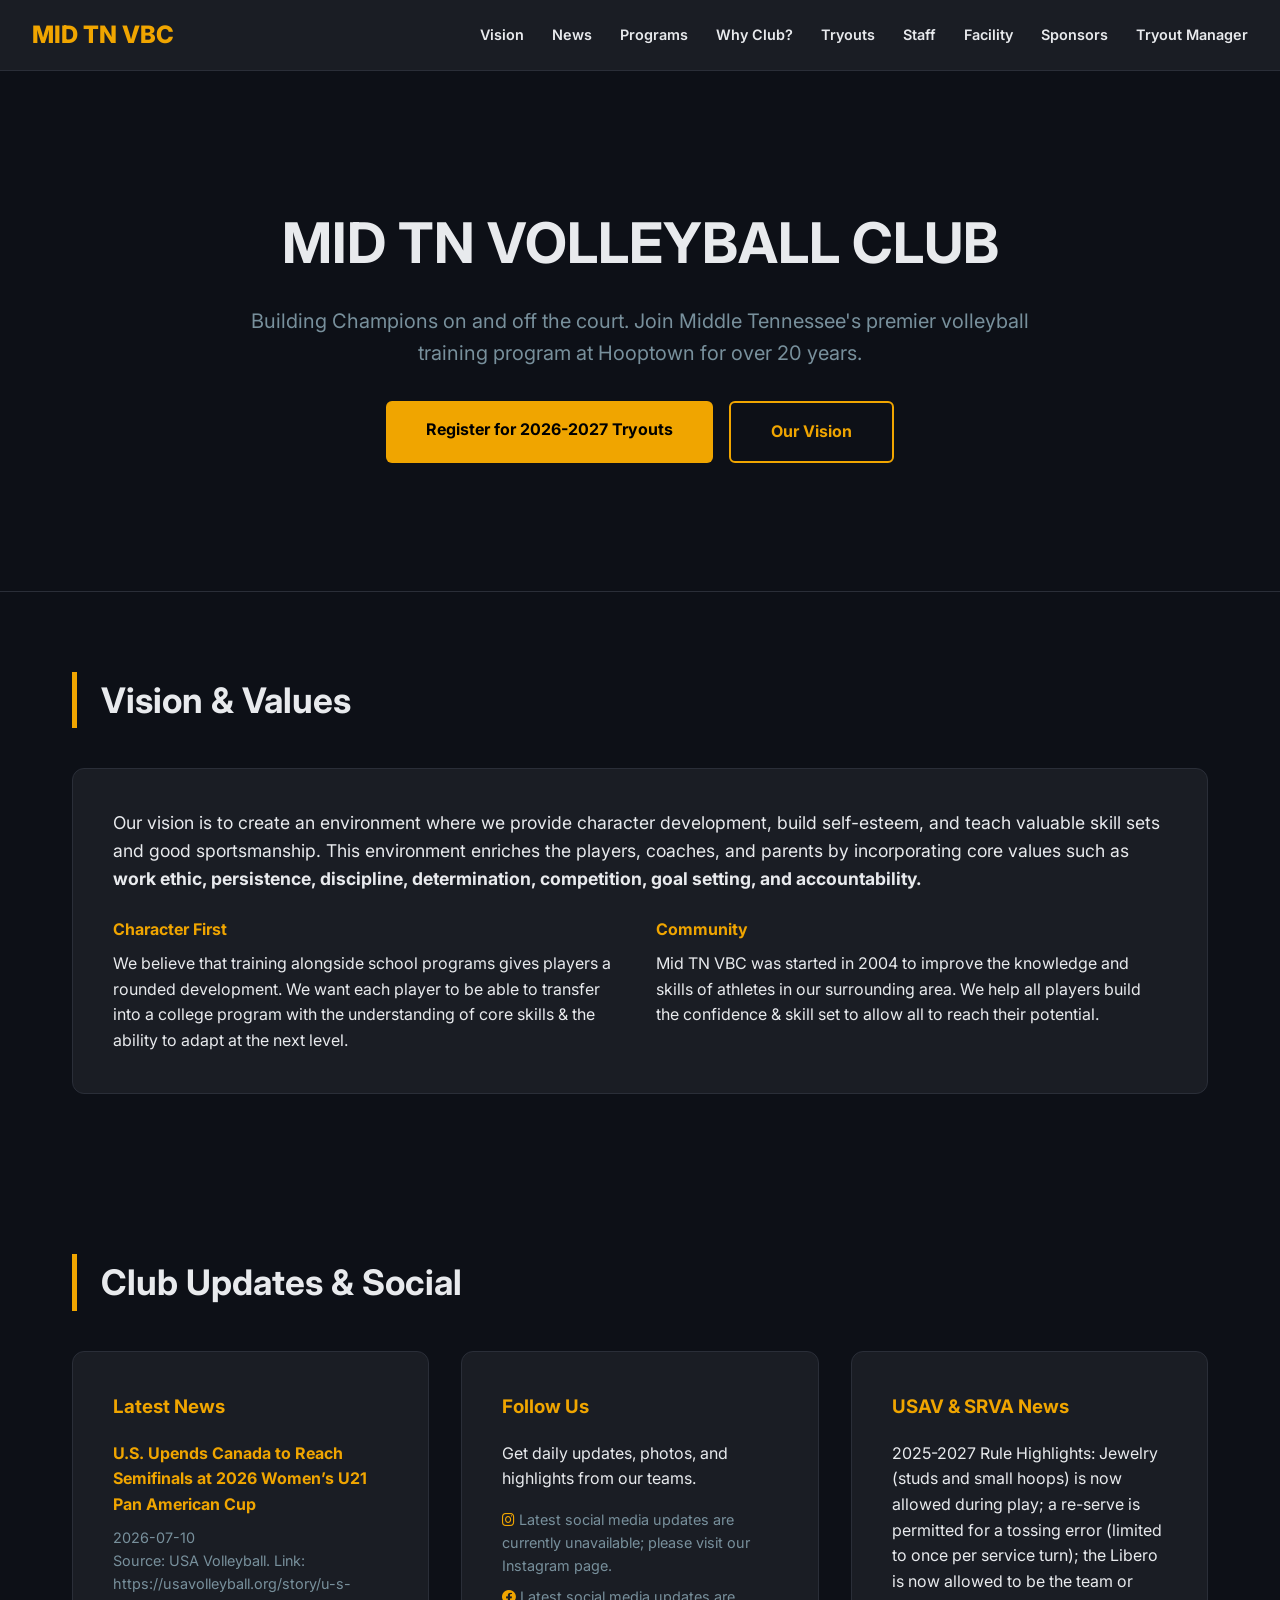
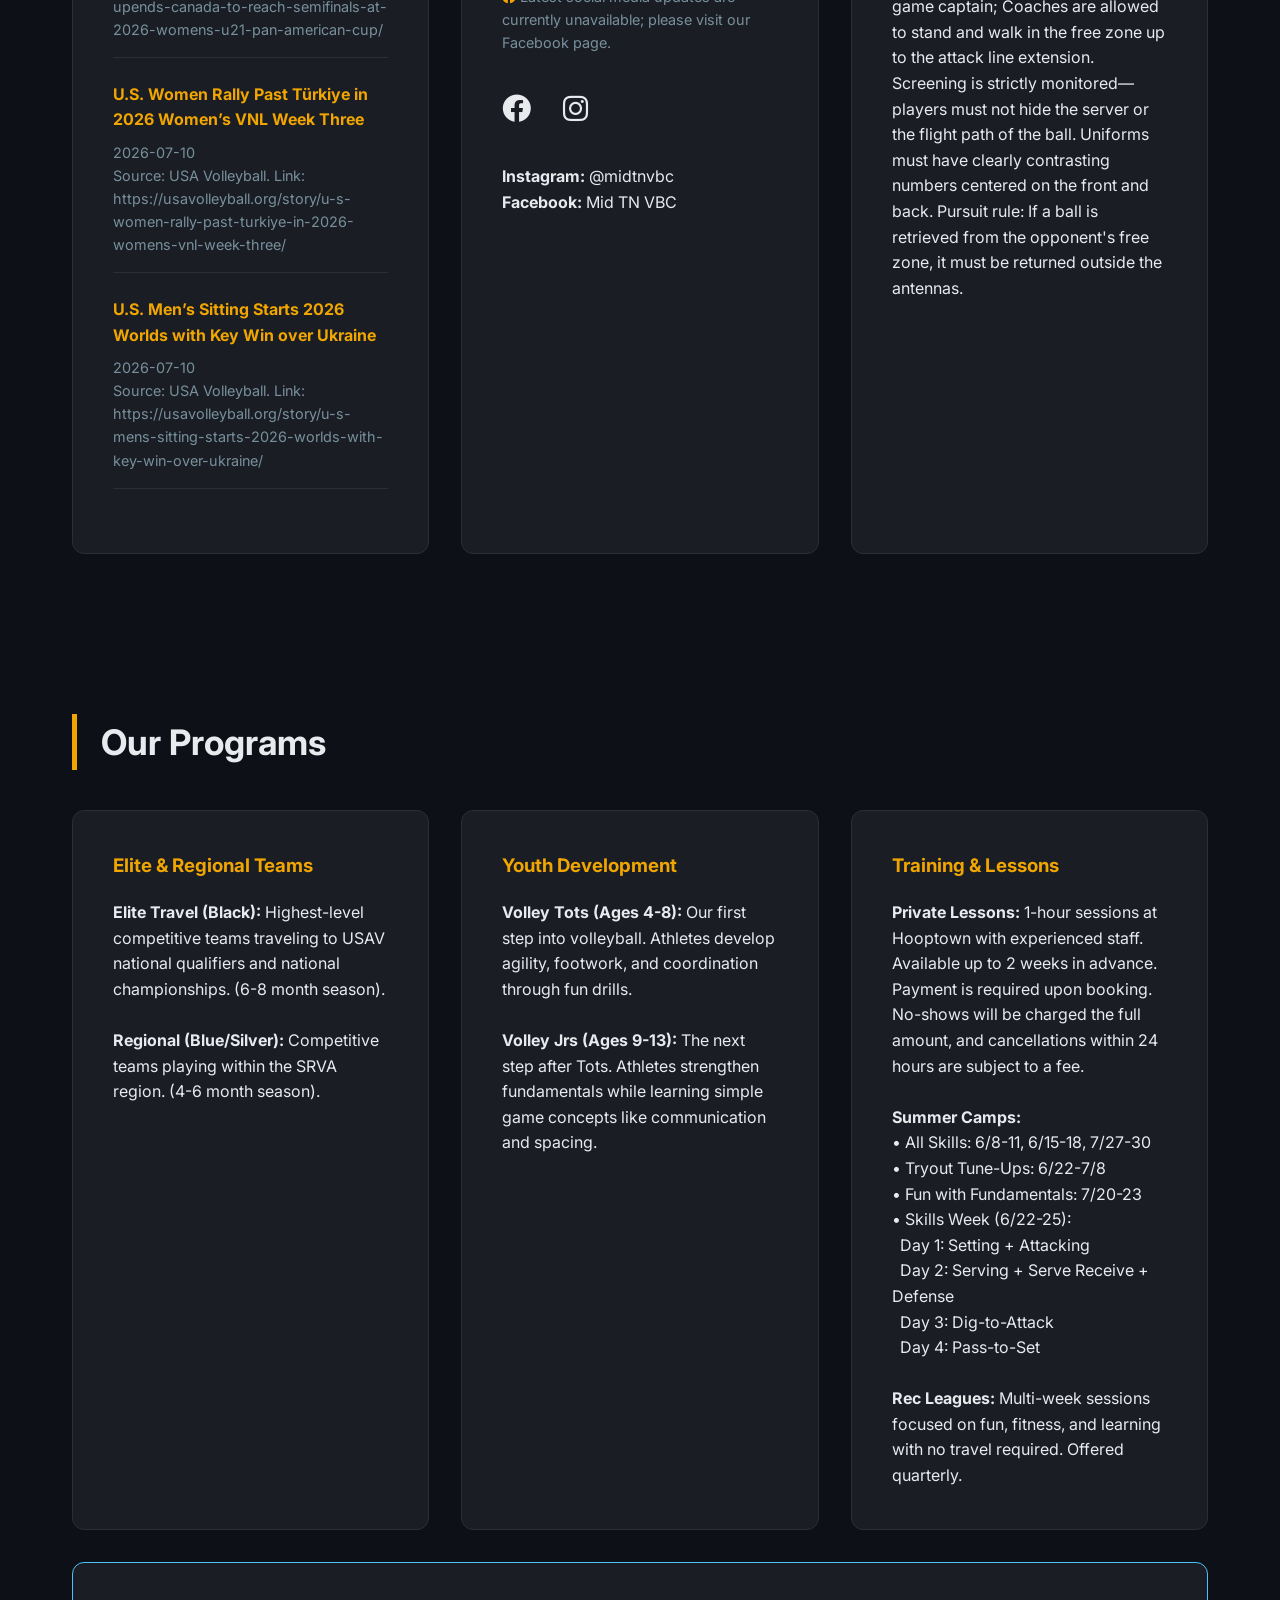
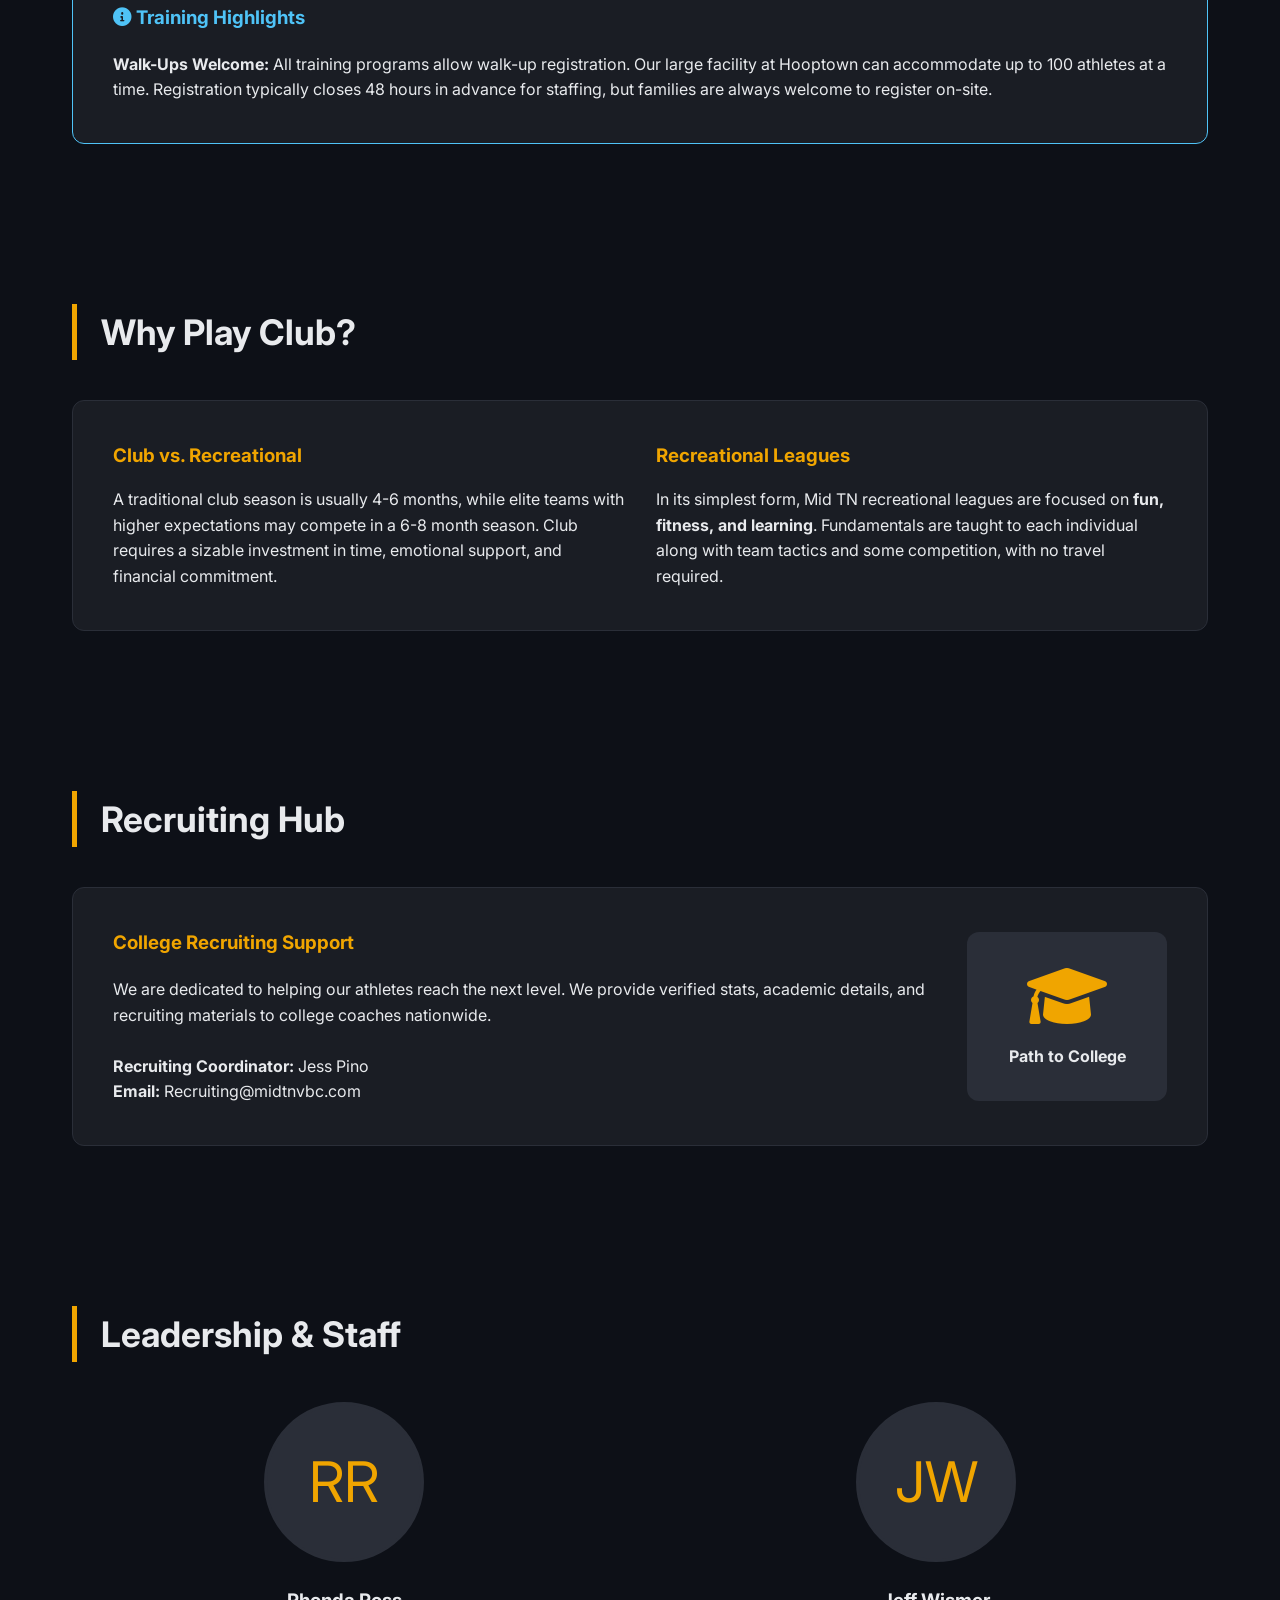
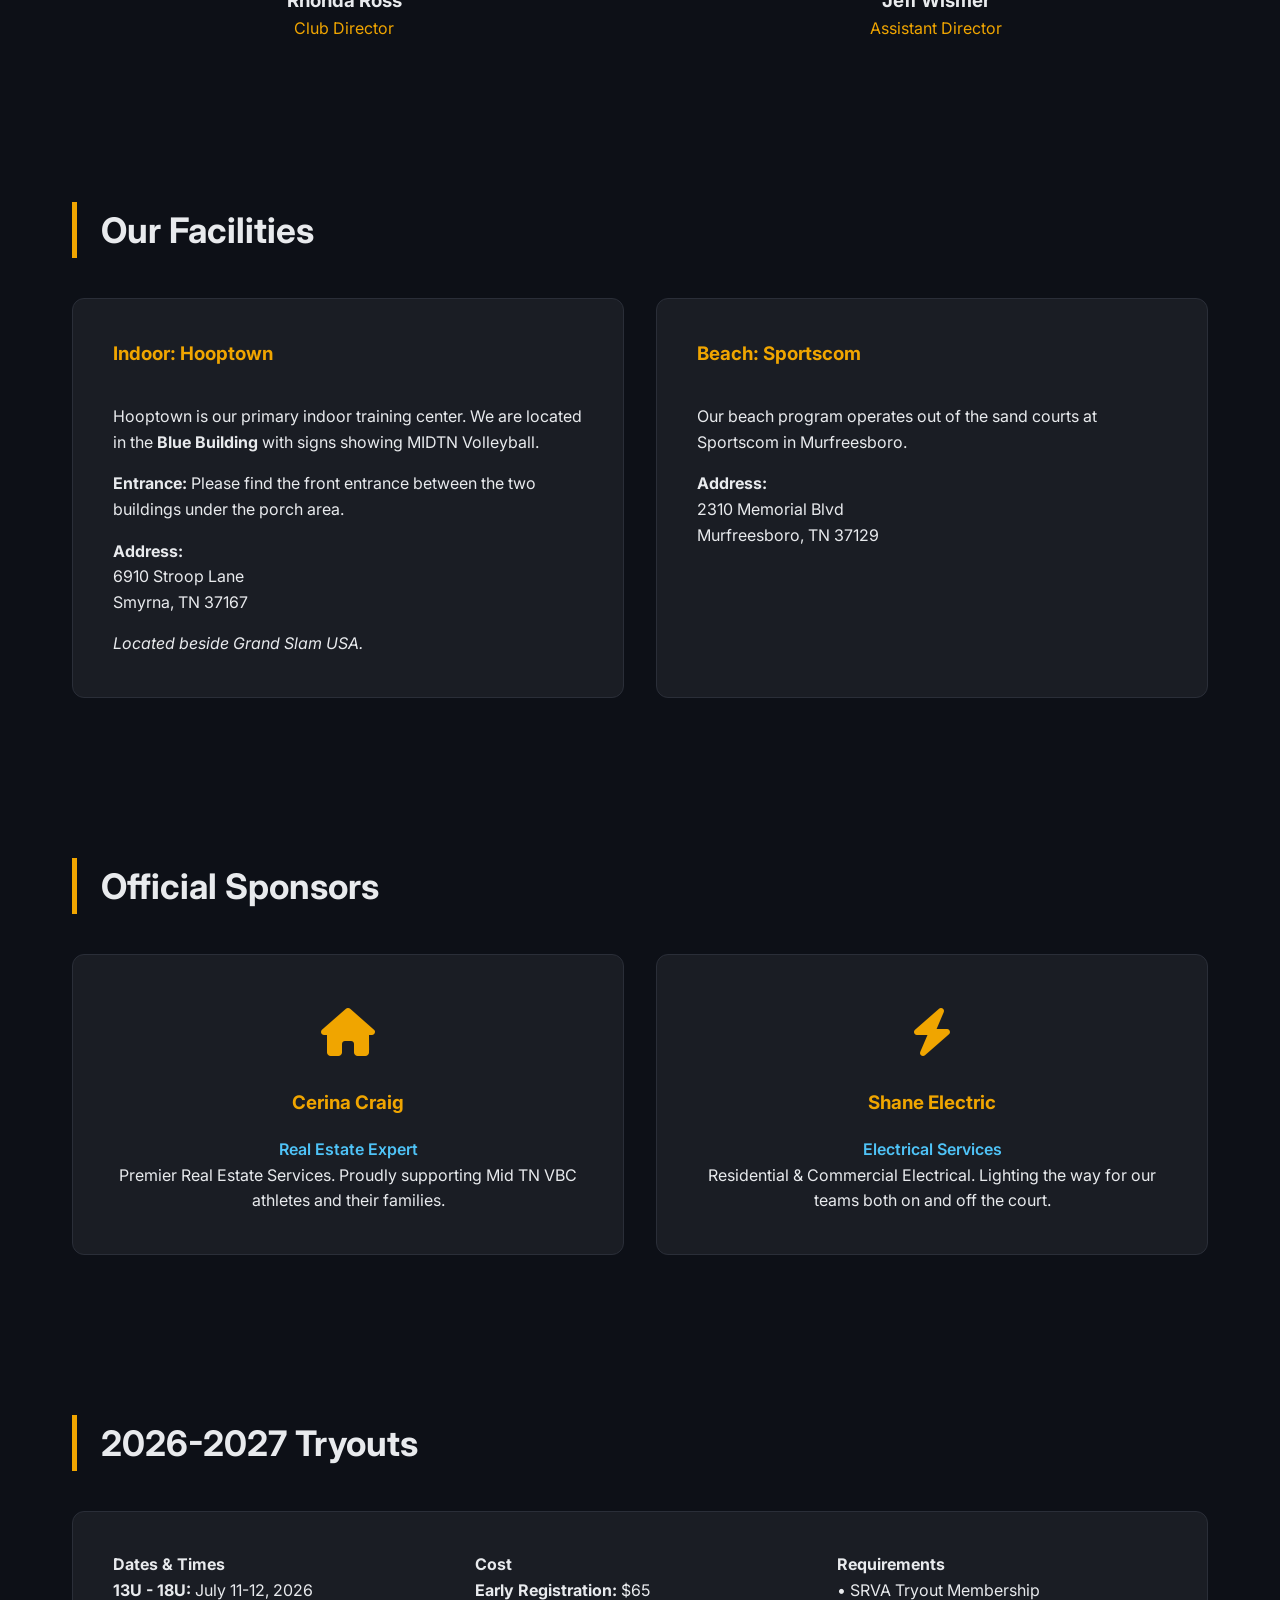
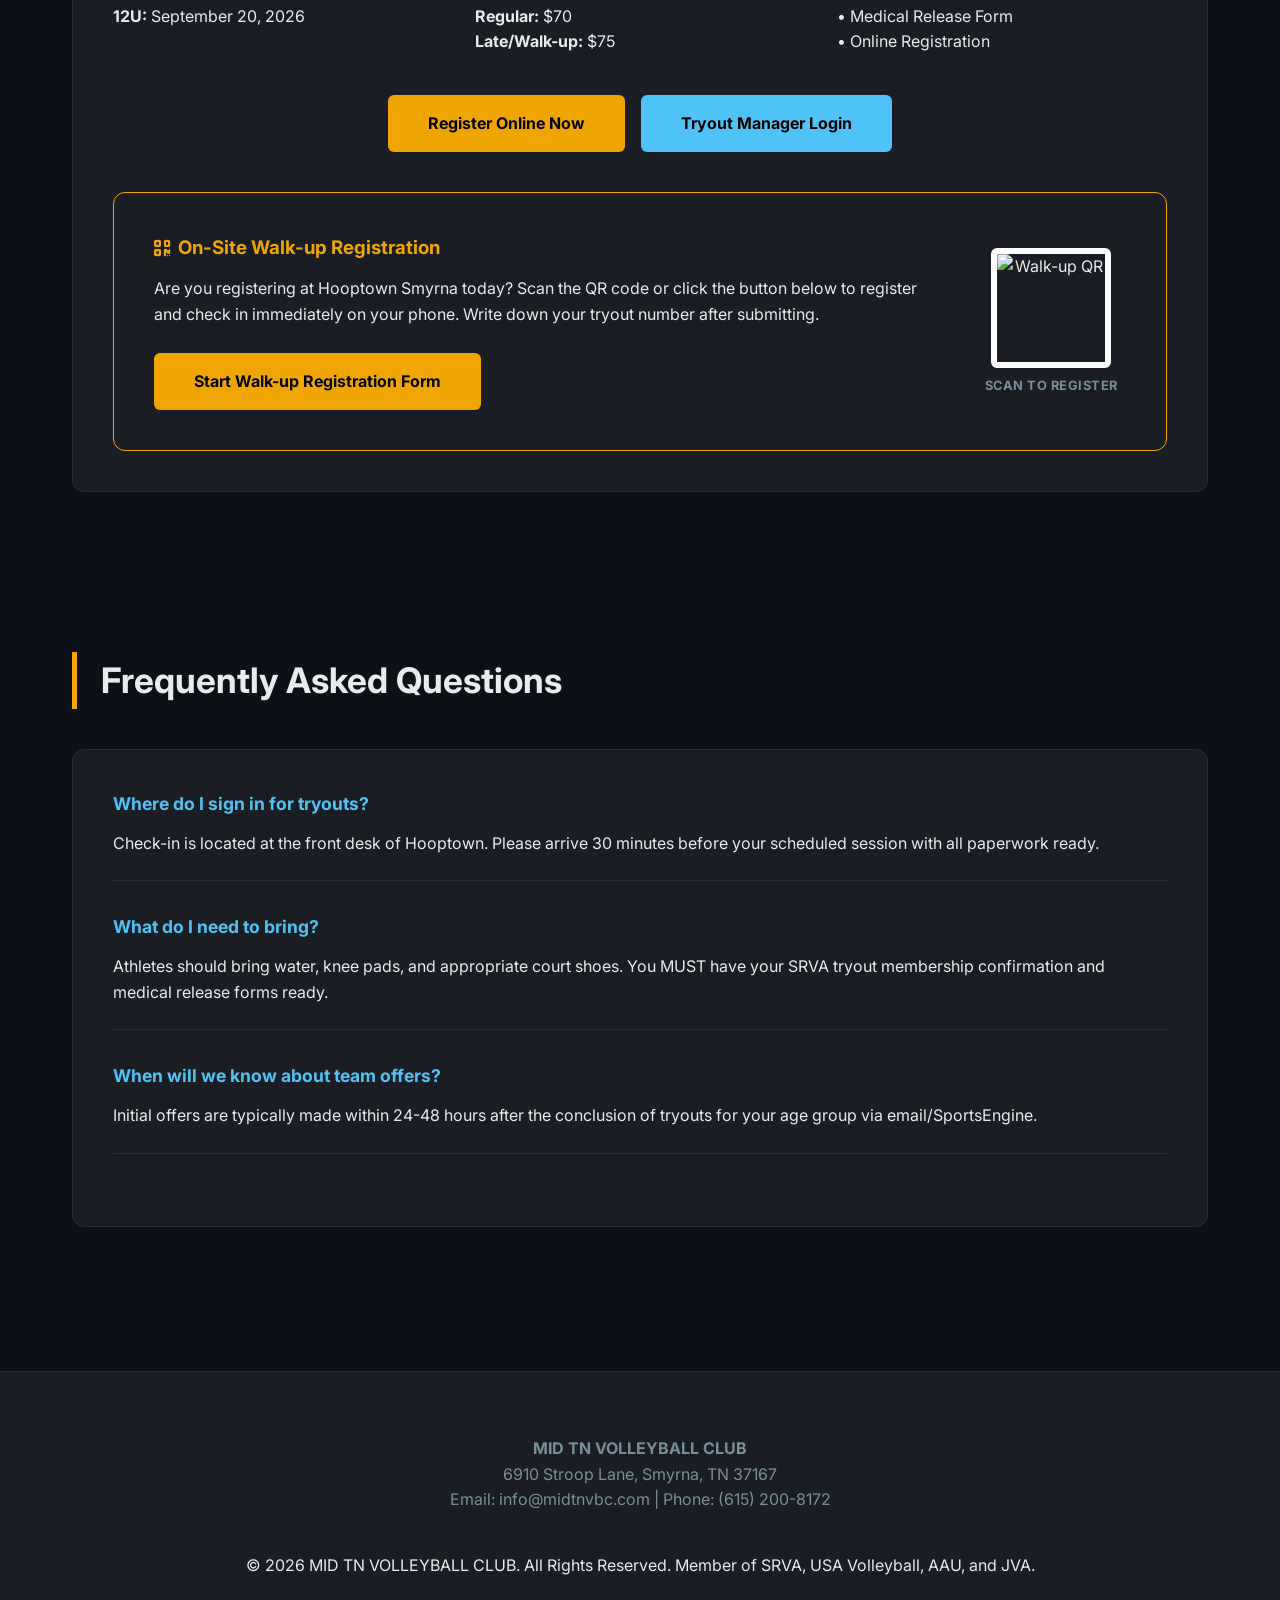
==== index.html @ 4675b852 "Enhance Volley AI Expert Agent and Home Page Integration - Refined `agent/news_expert.py` to include" ====
<!DOCTYPE html>
<html lang="en">
<head>
    <meta charset="UTF-8">
    <meta name="viewport" content="width=device-width, initial-scale=1.0">
    <title>MID TN VBC | Premier Volleyball Club in Middle Tennessee</title>
    <link href="https://fonts.googleapis.com/css2?family=Inter:wght@400;700;800&display=swap" rel="stylesheet">
    <link rel="stylesheet" href="https://cdnjs.cloudflare.com/ajax/libs/font-awesome/6.0.0/css/all.min.css">
    <style>
        :root {
            --primary-color: #f0a500; /* Gold */
            --secondary-color: #4fc3f7;
            --dark-bg: #0d1017;
            --card-bg: #1a1d24;
            --text-color: #e8eaed;
            --border-color: #2a2e38;
        }
        * { box-sizing: border-box; margin: 0; padding: 0; }
        body {
            background-color: var(--dark-bg);
            color: var(--text-color);
            font-family: 'Inter', sans-serif;
            line-height: 1.6;
            scroll-behavior: smooth;
        }
        header {
            background-color: var(--card-bg);
            padding: 1rem 2rem;
            display: flex;
            justify-content: space-between;
            align-items: center;
            border-bottom: 1px solid var(--border-color);
            position: sticky;
            top: 0;
            z-index: 100;
        }
        .logo {
            font-size: 1.5rem;
            font-weight: 800;
            color: var(--primary-color);
            text-decoration: none;
        }
        nav a {
            color: var(--text-color);
            text-decoration: none;
            margin-left: 1.5rem;
            font-weight: 600;
            font-size: 0.9rem;
            transition: color 0.2s;
        }
        nav a:hover { color: var(--primary-color); }
        .hero {
            padding: 8rem 2rem;
            text-align: center;
            background: linear-gradient(rgba(13, 16, 23, 0.85), rgba(13, 16, 23, 0.85)), url('https://images.unsplash.com/photo-1592656094267-764a45159576?auto=format&fit=crop&q=80&w=1200') center/cover;
            border-bottom: 1px solid var(--border-color);
        }
        .hero h1 { font-size: 3.5rem; margin-bottom: 1rem; }
        .hero p { font-size: 1.25rem; color: #78909c; max-width: 800px; margin: 0 auto 2rem; }
        .btn {
            display: inline-block;
            padding: 1rem 2.5rem;
            background-color: var(--primary-color);
            color: #000;
            text-decoration: none;
            border-radius: 6px;
            font-weight: 700;
            transition: transform 0.2s, background-color 0.2s;
        }
        .btn:hover { transform: translateY(-2px); background-color: #d49200; }
        .section { padding: 5rem 2rem; max-width: 1200px; margin: 0 auto; }
        .section-title {
            font-size: 2.2rem;
            margin-bottom: 2.5rem;
            border-left: 5px solid var(--primary-color);
            padding-left: 1.5rem;
        }
        .grid {
            display: grid;
            grid-template-columns: repeat(auto-fit, minmax(300px, 1fr));
            gap: 2rem;
        }
        .card {
            background-color: var(--card-bg);
            border: 1px solid var(--border-color);
            border-radius: 12px;
            padding: 2.5rem;
            transition: border-color 0.3s, transform 0.3s;
        }
        .card:hover {
            border-color: var(--primary-color);
            transform: translateY(-5px);
        }
        .card h3 { margin-bottom: 1.2rem; color: var(--primary-color); }
        .staff-grid {
            display: grid;
            grid-template-columns: repeat(auto-fit, minmax(200px, 1fr));
            gap: 3rem;
            margin-top: 2rem;
        }
        .staff-card {
            text-align: center;
        }
        .staff-card .avatar {
            width: 160px;
            height: 160px;
            border-radius: 50%;
            background: #2a2e38;
            margin: 0 auto 1.5rem;
            display: flex;
            align-items: center;
            justify-content: center;
            font-size: 3.5rem;
            color: var(--primary-color);
            border: 3px solid var(--border-color);
        }
        .faq-item {
            margin-bottom: 2rem;
            border-bottom: 1px solid var(--border-color);
            padding-bottom: 1.5rem;
        }
        .faq-item h4 {
            color: var(--secondary-color);
            margin-bottom: 0.8rem;
            font-size: 1.1rem;
        }
        footer {
            background-color: var(--card-bg);
            padding: 4rem 2rem;
            text-align: center;
            border-top: 1px solid var(--border-color);
            margin-top: 4rem;
        }
        .footer-info {
            margin-bottom: 2.5rem;
            color: #78909c;
        }
        .socials {
            display: flex;
            justify-content: center;
            gap: 2rem;
            margin-bottom: 2rem;
        }
        .socials a {
            color: var(--text-color);
            font-size: 1.8rem;
            transition: color 0.2s;
        }
        .socials a:hover { color: var(--primary-color); }
        #chatbot-root { position: fixed; bottom: 30px; right: 30px; z-index: 1000; }

        .news-item {
            margin-bottom: 1.5rem;
            padding-bottom: 1rem;
            border-bottom: 1px solid var(--border-color);
        }
        .news-item h4 { color: var(--primary-color); margin-bottom: 0.5rem; }
        .news-item p { font-size: 0.9rem; color: #78909c; }
        .news-item a { color: var(--secondary-color); text-decoration: none; font-size: 0.9rem; }
    </style>
</head>
<body>
    <header>
        <a href="#" class="logo">MID TN VBC</a>
        <nav>
            <a href="#vision">Vision</a>
            <a href="#news">News</a>
            <a href="#programs">Programs</a>
            <a href="#whyplayclub">Why Club?</a>
            <a href="#tryouts">Tryouts</a>
            <a href="#staff">Staff</a>
            <a href="#facility">Facility</a>
            <a href="#sponsors">Sponsors</a>
            <a href="./tryouts/index.html">Tryout Manager</a>
        </nav>
    </header>

    <section id="home" class="hero">
        <h1>MID TN VOLLEYBALL CLUB</h1>
        <p>Building Champions on and off the court. Join Middle Tennessee's premier volleyball training program at Hooptown for over 20 years.</p>
        <div style="margin-top: 2rem; display: flex; gap: 1rem; justify-content: center; flex-wrap: wrap;">
            <a href="#tryouts" class="btn">Register for 2026-2027 Tryouts</a>
            <a href="#vision" class="btn" style="background-color: transparent; border: 2px solid var(--primary-color); color: var(--primary-color);">Our Vision</a>
        </div>
    </section>

    <section id="vision" class="section">
        <h2 class="section-title">Vision & Values</h2>
        <div class="card">
            <p style="font-size: 1.1rem; margin-bottom: 1.5rem;">Our vision is to create an environment where we provide character development, build self-esteem, and teach valuable skill sets and good sportsmanship. This environment enriches the players, coaches, and parents by incorporating core values such as <strong>work ethic, persistence, discipline, determination, competition, goal setting, and accountability.</strong></p>
            <div class="grid">
                <div>
                    <h4 style="color: var(--primary-color); margin-bottom: 0.5rem;">Character First</h4>
                    <p>We believe that training alongside school programs gives players a rounded development. We want each player to be able to transfer into a college program with the understanding of core skills & the ability to adapt at the next level.</p>
                </div>
                <div>
                    <h4 style="color: var(--primary-color); margin-bottom: 0.5rem;">Community</h4>
                    <p>Mid TN VBC was started in 2004 to improve the knowledge and skills of athletes in our surrounding area. We help all players build the confidence & skill set to allow all to reach their potential.</p>
                </div>
            </div>
        </div>
    </section>

    <section id="news" class="section">
        <h2 class="section-title">Club Updates & Social</h2>
        <div class="grid">
            <div class="card">
                <h3>Latest News</h3>
                <div id="news-container">
                    <p>Loading latest updates...</p>
                </div>
            </div>
            <div class="card">
                <h3>Follow Us</h3>
                <p>Get daily updates, photos, and highlights from our teams.</p>
                <div id="social-container" style="margin-top: 1rem; font-size: 0.9rem; color: #78909c;">
                    <!-- Sourced from KB -->
                </div>
                <div class="socials" style="margin-top: 2rem; justify-content: flex-start;">
                    <a href="https://www.facebook.com/midtnvbc"><i class="fab fa-facebook"></i></a>
                    <a href="https://www.instagram.com/midtnvbc/"><i class="fab fa-instagram"></i></a>
                </div>
                <p><strong>Instagram:</strong> @midtnvbc</p>
                <p><strong>Facebook:</strong> Mid TN VBC</p>
            </div>
            <div class="card">
                <h3>USAV & SRVA News</h3>
                <div id="usav-news-container">
                    <p>The 2025-2027 USAV Indoor Rulebook is now in effect. All players and coaches must maintain an active SRVA membership.</p>
                </div>
            </div>
        </div>
    </section>

    <section id="programs" class="section">
        <h2 class="section-title">Our Programs</h2>
        <div class="grid">
            <div class="card">
                <h3>Elite & Regional Teams</h3>
                <p><strong>Elite Travel (Black):</strong> Highest-level competitive teams traveling to USAV national qualifiers and national championships. (6-8 month season).</p>
                <br>
                <p><strong>Regional (Blue/Silver):</strong> Competitive teams playing within the SRVA region. (4-6 month season).</p>
            </div>
            <div class="card">
                <h3>Youth Development</h3>
                <p><strong>Volley Tots (Ages 4-8):</strong> Our first step into volleyball. Athletes develop agility, footwork, and coordination through fun drills.</p>
                <br>
                <p><strong>Volley Jrs (Ages 9-13):</strong> The next step after Tots. Athletes strengthen fundamentals while learning simple game concepts like communication and spacing.</p>
            </div>
            <div class="card">
                <h3>Training & Lessons</h3>
                <p><strong>Private Lessons:</strong> 1-hour sessions at Hooptown with experienced staff. Available up to 2 weeks in advance. Payment is required upon booking. No-shows will be charged the full amount, and cancellations within 24 hours are subject to a fee.</p>
                <br>
                <p><strong>Summer Camps:</strong>
                    <br>• All Skills: 6/8-11, 6/15-18, 7/27-30
                    <br>• Tryout Tune-Ups: 6/22-7/8
                    <br>• Fun with Fundamentals: 7/20-23
                    <br>• Skills Week (6/22-25):
                        <br>&nbsp;&nbsp;Day 1: Setting + Attacking
                        <br>&nbsp;&nbsp;Day 2: Serving + Serve Receive + Defense
                        <br>&nbsp;&nbsp;Day 3: Dig-to-Attack
                        <br>&nbsp;&nbsp;Day 4: Pass-to-Set
                </p>
                <br>
                <p><strong>Rec Leagues:</strong> Multi-week sessions focused on fun, fitness, and learning with no travel required. Offered quarterly.</p>
            </div>
        </div>
        <div class="card" style="margin-top: 2rem; border-color: var(--secondary-color);">
            <h3 style="color: var(--secondary-color);"><i class="fas fa-info-circle"></i> Training Highlights</h3>
            <p><strong>Walk-Ups Welcome:</strong> All training programs allow walk-up registration. Our large facility at Hooptown can accommodate up to 100 athletes at a time. Registration typically closes 48 hours in advance for staffing, but families are always welcome to register on-site.</p>
        </div>
    </section>

    <section id="whyplayclub" class="section">
        <h2 class="section-title">Why Play Club?</h2>
        <div class="card">
            <div class="grid">
                <div>
                    <h3 style="margin-bottom: 1rem;">Club vs. Recreational</h3>
                    <p>A traditional club season is usually 4-6 months, while elite teams with higher expectations may compete in a 6-8 month season. Club requires a sizable investment in time, emotional support, and financial commitment.</p>
                </div>
                <div>
                    <h3 style="margin-bottom: 1rem;">Recreational Leagues</h3>
                    <p>In its simplest form, Mid TN recreational leagues are focused on <strong>fun, fitness, and learning</strong>. Fundamentals are taught to each individual along with team tactics and some competition, with no travel required.</p>
                </div>
            </div>
        </div>
    </section>

    <section id="recruiting" class="section">
        <h2 class="section-title">Recruiting Hub</h2>
        <div class="card" style="display: flex; gap: 2rem; align-items: center; flex-wrap: wrap;">
            <div style="flex: 1; min-width: 300px;">
                <h3>College Recruiting Support</h3>
                <p>We are dedicated to helping our athletes reach the next level. We provide verified stats, academic details, and recruiting materials to college coaches nationwide.</p>
                <br>
                <p><strong>Recruiting Coordinator:</strong> Jess Pino</p>
                <p><strong>Email:</strong> Recruiting@midtnvbc.com</p>
            </div>
            <div style="flex: 0 0 200px; text-align: center; background: #2a2e38; padding: 2rem; border-radius: 12px;">
                <i class="fas fa-graduation-cap" style="font-size: 4rem; color: var(--primary-color);"></i>
                <p style="margin-top: 1rem; font-weight: bold;">Path to College</p>
            </div>
        </div>
    </section>

    <section id="staff" class="section">
        <h2 class="section-title">Leadership & Staff</h2>
        <div class="staff-grid">
            <div class="staff-card">
                <div class="avatar">RR</div>
                <h3>Rhonda Ross</h3>
                <p style="color: var(--primary-color);">Club Director</p>
            </div>
            <div class="staff-card">
                <div class="avatar">JW</div>
                <h3>Jeff Wismer</h3>
                <p style="color: var(--primary-color);">Assistant Director</p>
            </div>
        </div>
    </section>

    <section id="facility" class="section">
        <h2 class="section-title">Our Facilities</h2>
        <div class="grid">
            <div class="card" style="display: flex; flex-direction: column; gap: 1rem;">
                <h3>Indoor: Hooptown</h3>
                <p>Hooptown is our primary indoor training center. We are located in the <strong>Blue Building</strong> with signs showing MIDTN Volleyball.</p>
                <p><strong>Entrance:</strong> Please find the front entrance between the two buildings under the porch area.</p>
                <p><strong>Address:</strong><br>6910 Stroop Lane<br>Smyrna, TN 37167</p>
                <p><em>Located beside Grand Slam USA.</em></p>
            </div>
            <div class="card" style="display: flex; flex-direction: column; gap: 1rem;">
                <h3>Beach: Sportscom</h3>
                <p>Our beach program operates out of the sand courts at Sportscom in Murfreesboro.</p>
                <p><strong>Address:</strong><br>2310 Memorial Blvd<br>Murfreesboro, TN 37129</p>
            </div>
        </div>
    </section>

    <section id="sponsors" class="section">
        <h2 class="section-title">Official Sponsors</h2>
        <div class="grid">
            <div class="card" style="text-align: center;">
                <div style="font-size: 3rem; color: var(--primary-color); margin-bottom: 1rem;"><i class="fas fa-home"></i></div>
                <h3>Cerina Craig</h3>
                <p style="color: var(--secondary-color); font-weight: 600;">Real Estate Expert</p>
                <p>Premier Real Estate Services. Proudly supporting Mid TN VBC athletes and their families.</p>
            </div>
            <div class="card" style="text-align: center;">
                <div style="font-size: 3rem; color: var(--primary-color); margin-bottom: 1rem;"><i class="fas fa-bolt"></i></div>
                <h3>Shane Electric</h3>
                <p style="color: var(--secondary-color); font-weight: 600;">Electrical Services</p>
                <p>Residential & Commercial Electrical. Lighting the way for our teams both on and off the court.</p>
            </div>
        </div>
    </section>

    <section id="tryouts" class="section">
        <h2 class="section-title">2026-2027 Tryouts</h2>
        <div class="card">
            <div style="display: grid; grid-template-columns: repeat(auto-fit, minmax(250px, 1fr)); gap: 2rem;">
                <div>
                    <h4>Dates & Times</h4>
                    <p><strong>13U - 18U:</strong> July 11-12, 2026</p>
                    <p><strong>12U:</strong> September 20, 2026</p>
                </div>
                <div>
                    <h4>Cost</h4>
                    <p><strong>Early Registration:</strong> $65</p>
                    <p><strong>Regular:</strong> $70</p>
                    <p><strong>Late/Walk-up:</strong> $75</p>
                </div>
                <div>
                    <h4>Requirements</h4>
                    <p>• SRVA Tryout Membership</p>
                    <p>• Medical Release Form</p>
                    <p>• Online Registration</p>
                </div>
            </div>
            <div style="margin-top: 2.5rem; text-align: center; display: flex; gap: 1rem; justify-content: center; flex-wrap: wrap;">
                <a href="https://midtnvbc.sportngin.com/register/form/442382306" class="btn">Register Online Now</a>
                <a href="./tryouts/index.html" class="btn" style="background-color: var(--secondary-color); color: #000;">Tryout Manager Login</a>
            </div>

            <!-- Walk-up QR Check-in Section -->
            <div class="card" style="margin-top: 2.5rem; border: 1px solid var(--primary-color); display: flex; gap: 2rem; flex-wrap: wrap; align-items: center; text-align: left;">
                <div style="flex: 1; min-width: 280px;">
                    <h3 style="color: var(--primary-color); margin-bottom: 0.8rem; display: flex; align-items: center; gap: 8px;">
                        <i class="fas fa-qrcode"></i> On-Site Walk-up Registration
                    </h3>
                    <p>Are you registering at Hooptown Smyrna today? Scan the QR code or click the button below to register and check in immediately on your phone. Write down your tryout number after submitting.</p>
                    <br />
                    <a href="./tryouts/index.html?mode=walkup" class="btn" style="background-color: var(--primary-color); color: #000; font-weight: 700;">Start Walk-up Registration Form</a>
                </div>
                <div style="text-align: center; flex: 0 0 150px; margin: 0 auto; display: flex; flex-direction: column; align-items: center; justify-content: center;">
                    <img id="walkup-qr-img" src="" alt="Walk-up QR" style="border: 6px solid white; border-radius: 6px; width: 120px; height: 120px; display: none;" />
                    <p style="font-size: 0.8rem; color: #78909c; margin-top: 0.5rem; font-weight: bold; letter-spacing: 0.5px;">SCAN TO REGISTER</p>
                </div>
            </div>
        </div>
    </section>

    <section id="faq" class="section">
        <h2 class="section-title">Frequently Asked Questions</h2>
        <div class="card">
            <div class="faq-item">
                <h4>Where do I sign in for tryouts?</h4>
                <p>Check-in is located at the front desk of Hooptown. Please arrive 30 minutes before your scheduled session with all paperwork ready.</p>
            </div>
            <div class="faq-item">
                <h4>What do I need to bring?</h4>
                <p>Athletes should bring water, knee pads, and appropriate court shoes. You MUST have your SRVA tryout membership confirmation and medical release forms ready.</p>
            </div>
            <div class="faq-item">
                <h4>When will we know about team offers?</h4>
                <p>Initial offers are typically made within 24-48 hours after the conclusion of tryouts for your age group via email/SportsEngine.</p>
            </div>
        </div>
    </section>

    <footer>
        <div class="footer-info">
            <p><strong>MID TN VOLLEYBALL CLUB</strong></p>
            <p>6910 Stroop Lane, Smyrna, TN 37167</p>
            <p>Email: info@midtnvbc.com | Phone: (615) 200-8172</p>
        </div>
        <p>&copy; 2026 MID TN VOLLEYBALL CLUB. All Rights Reserved. Member of SRVA, USA Volleyball, AAU, and JVA.</p>
    </footer>

    <div id="chatbot-root"></div>
    <script src="./chatbot.js" type="module"></script>
    <script>
        // Set the Walk-up QR code src dynamically based on the current origin
        const walkupQrImg = document.getElementById('walkup-qr-img');
        if (walkupQrImg) {
            const walkupUrl = new URL('./tryouts/index.html?mode=walkup', window.location.href).href;
            walkupQrImg.src = `https://api.qrserver.com/v1/create-qr-code/?size=120x120&data=${encodeURIComponent(walkupUrl)}`;
            walkupQrImg.style.display = 'inline-block';
        }

        // Dynamic News Loading
        fetch('volley_kb.json')
            .then(res => res.json())
            .then(data => {
                const newsContainer = document.getElementById('news-container');
                if (data.news && data.news.length > 0) {
                    newsContainer.innerHTML = '';
                    data.news.slice(0, 3).forEach(item => {
                        const div = document.createElement('div');
                        div.className = 'news-item';
                        div.innerHTML = `<h4>${item.title}</h4><p>${item.date || ''}</p><p>${item.summary || ''}</p>`;
                        newsContainer.appendChild(div);
                    });
                }

                const usavContainer = document.getElementById('usav-news-container');
                if (data.rules_and_regulations && data.rules_and_regulations.usa_volleyball) {
                    usavContainer.innerHTML = `<p>${data.rules_and_regulations.usa_volleyball.expert_note}</p>`;
                }

                const socialContainer = document.getElementById('social-container');
                if (data.social_updates) {
                    socialContainer.innerHTML = `
                        <p style="margin-bottom: 0.5rem;"><i class="fab fa-instagram" style="color: var(--primary-color);"></i> ${data.social_updates.instagram}</p>
                        <p><i class="fab fa-facebook" style="color: var(--primary-color);"></i> ${data.social_updates.facebook}</p>
                    `;
                }
            })
            .catch(err => console.error('Error loading news:', err));
    </script>
</body>
</html>
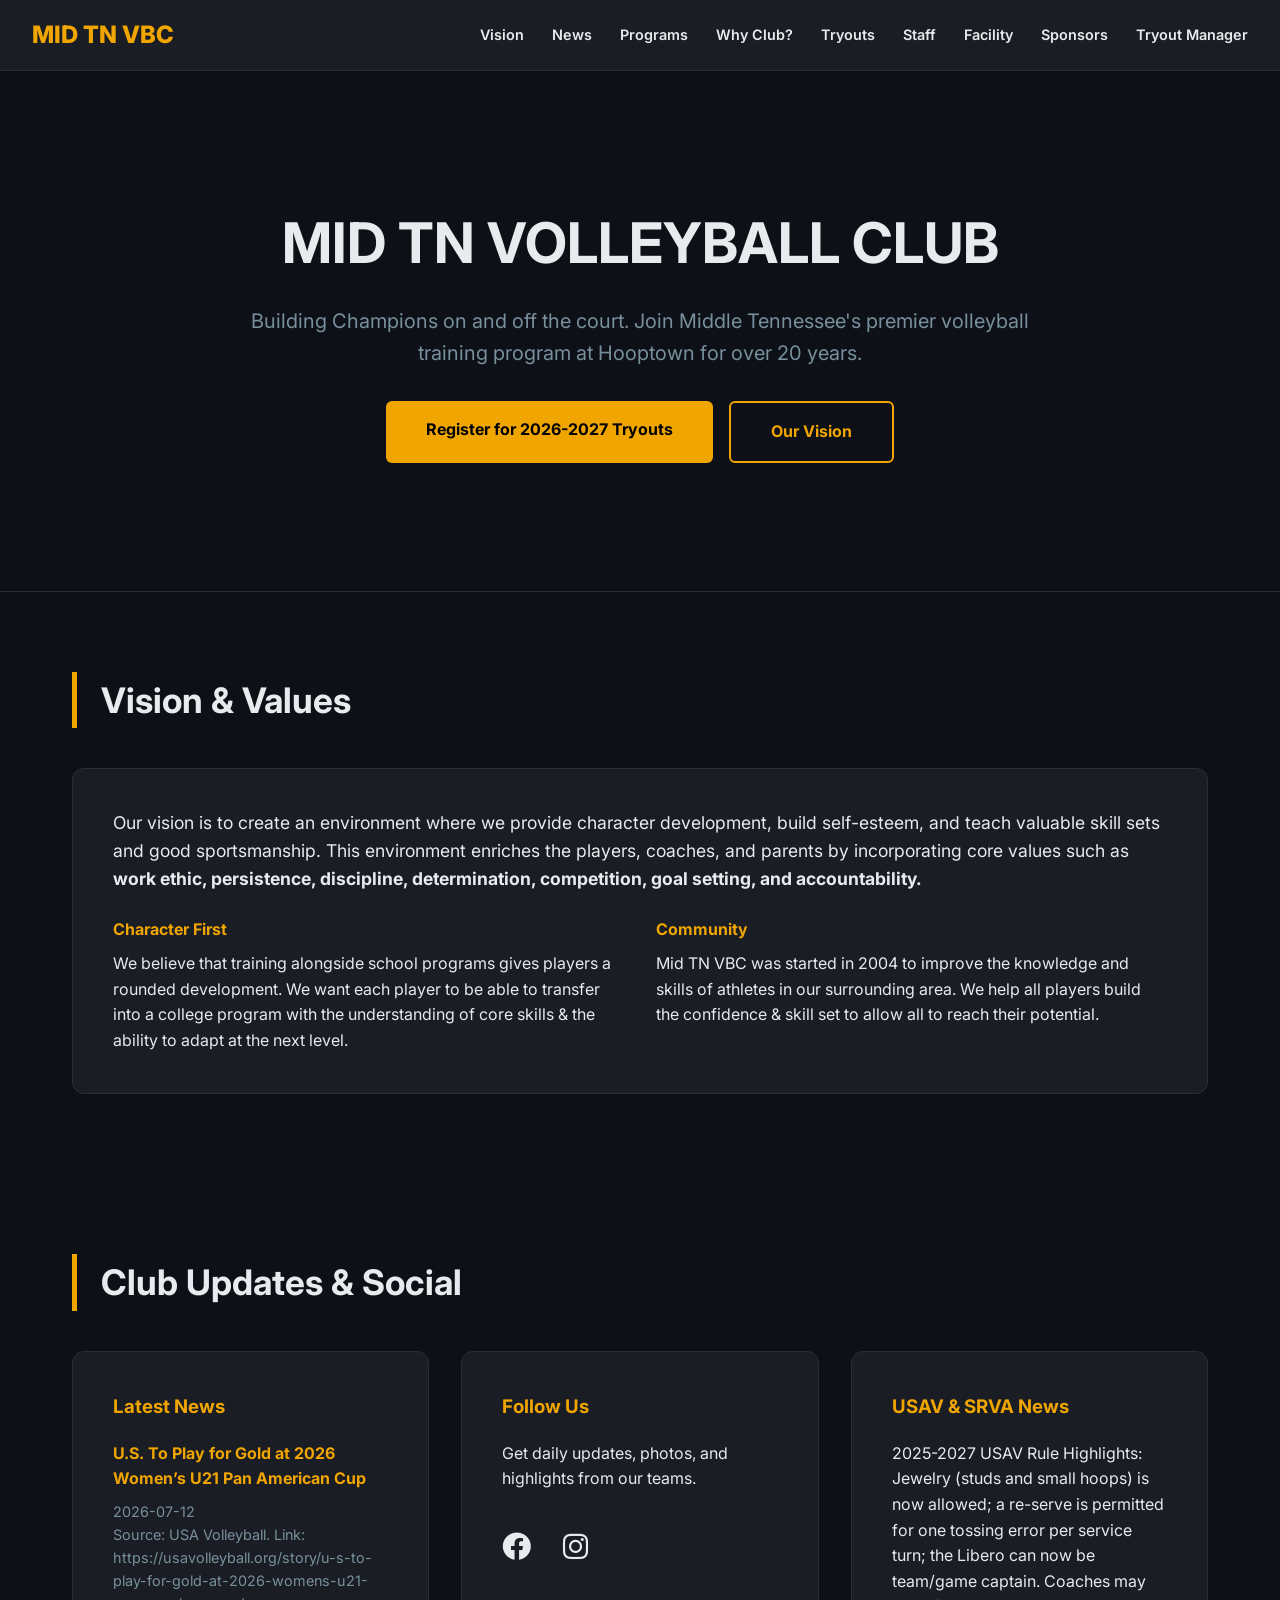
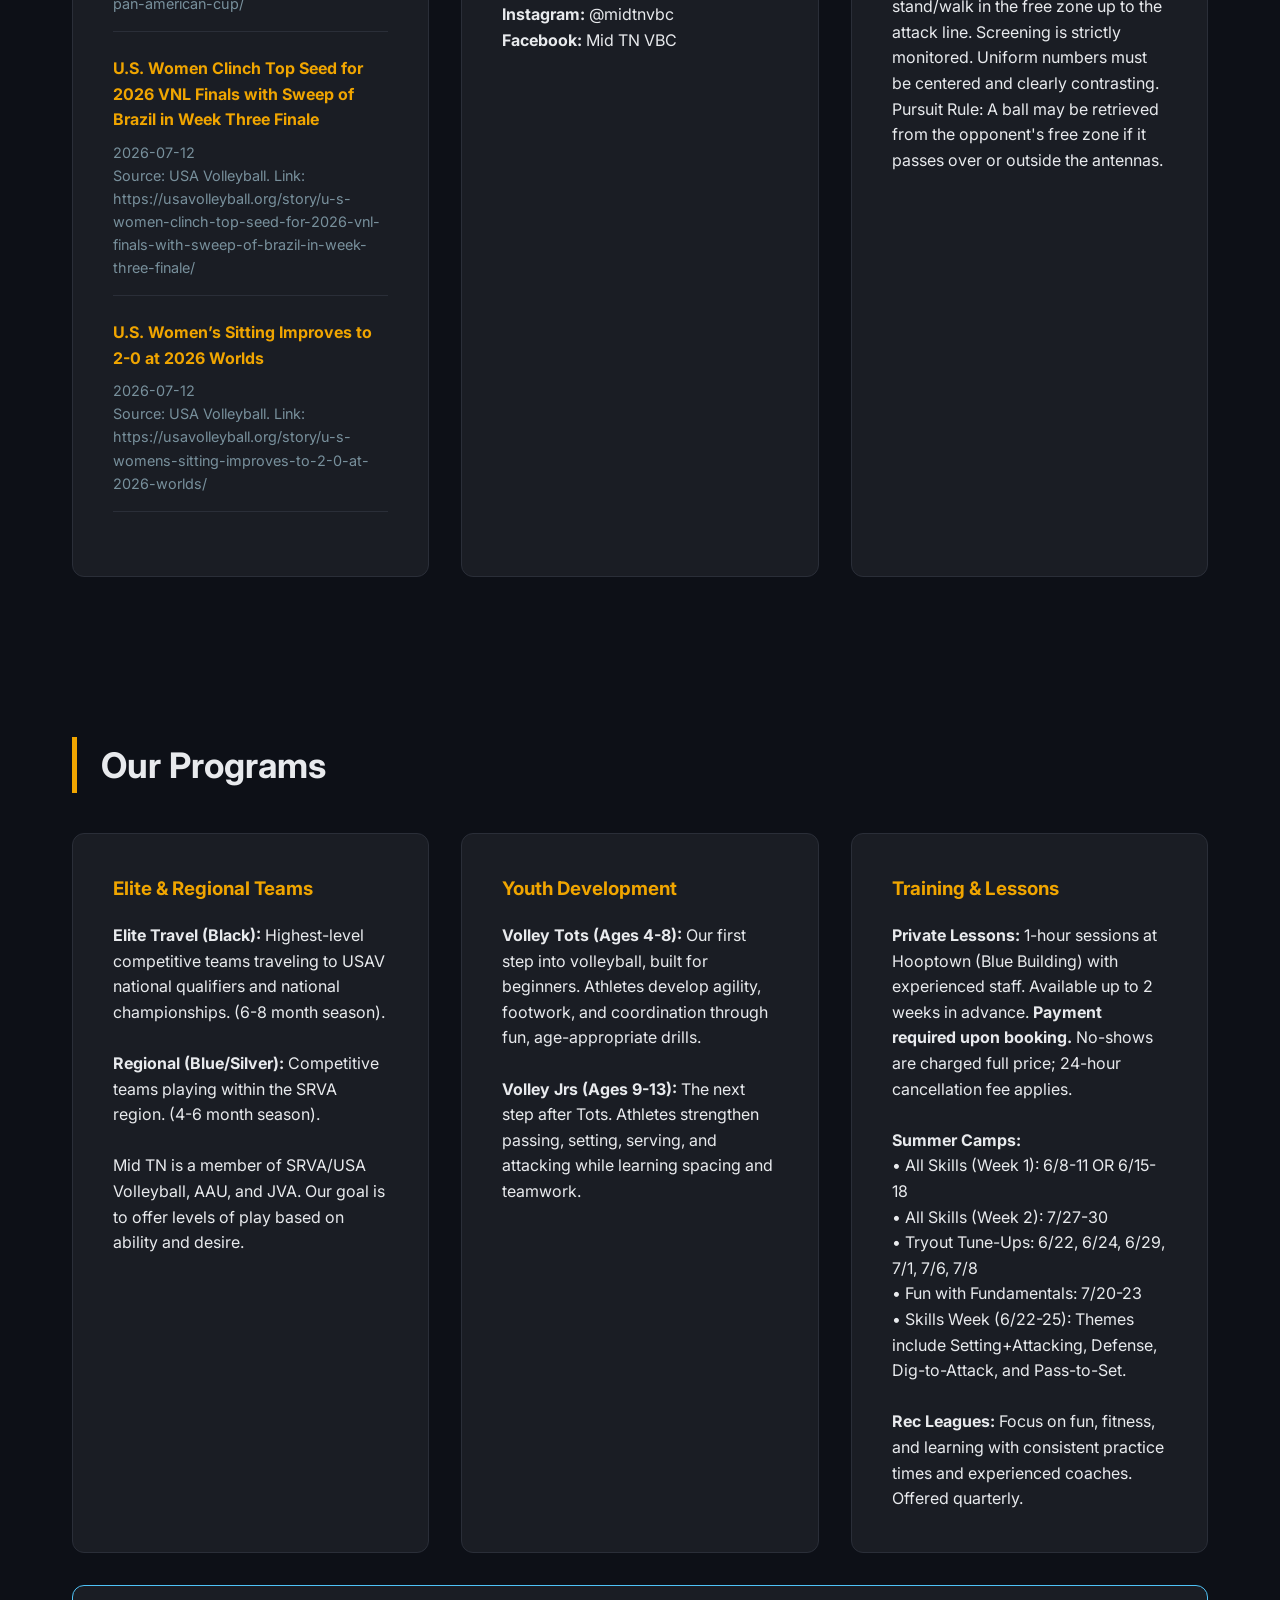
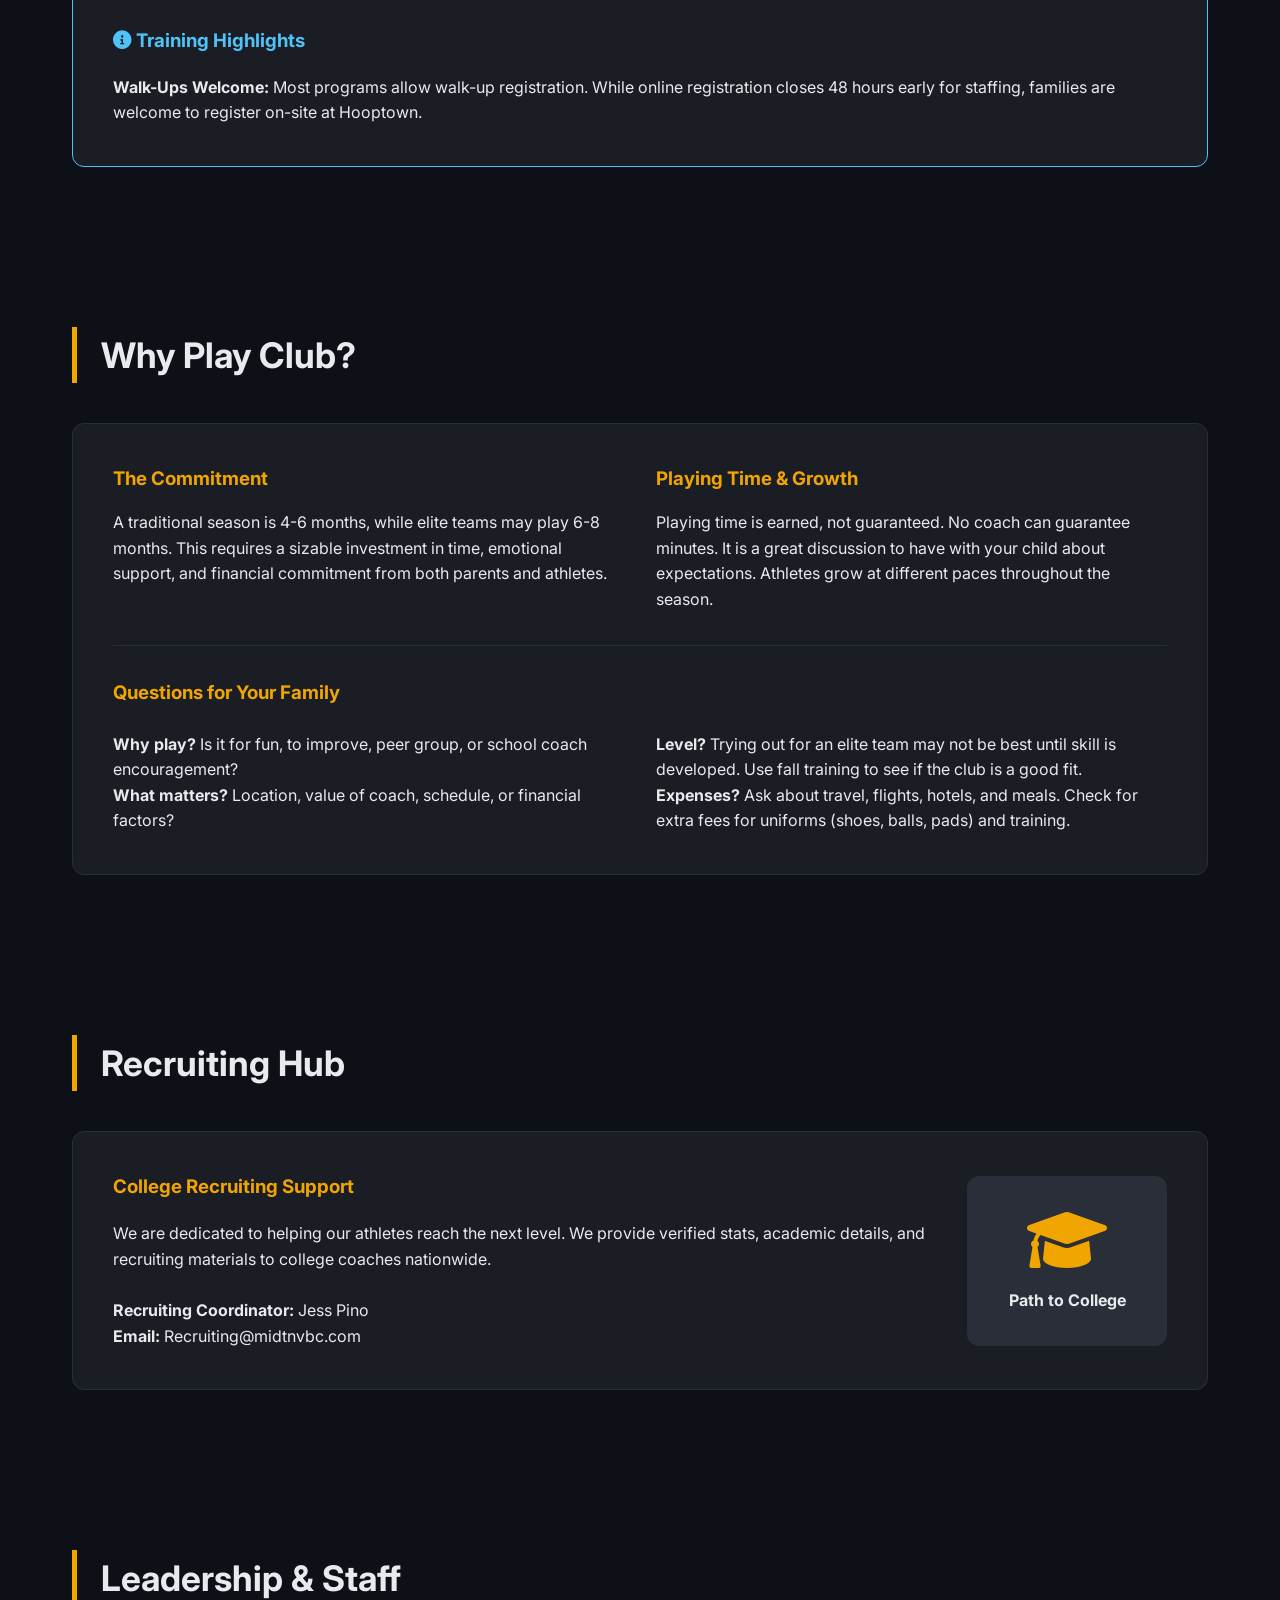
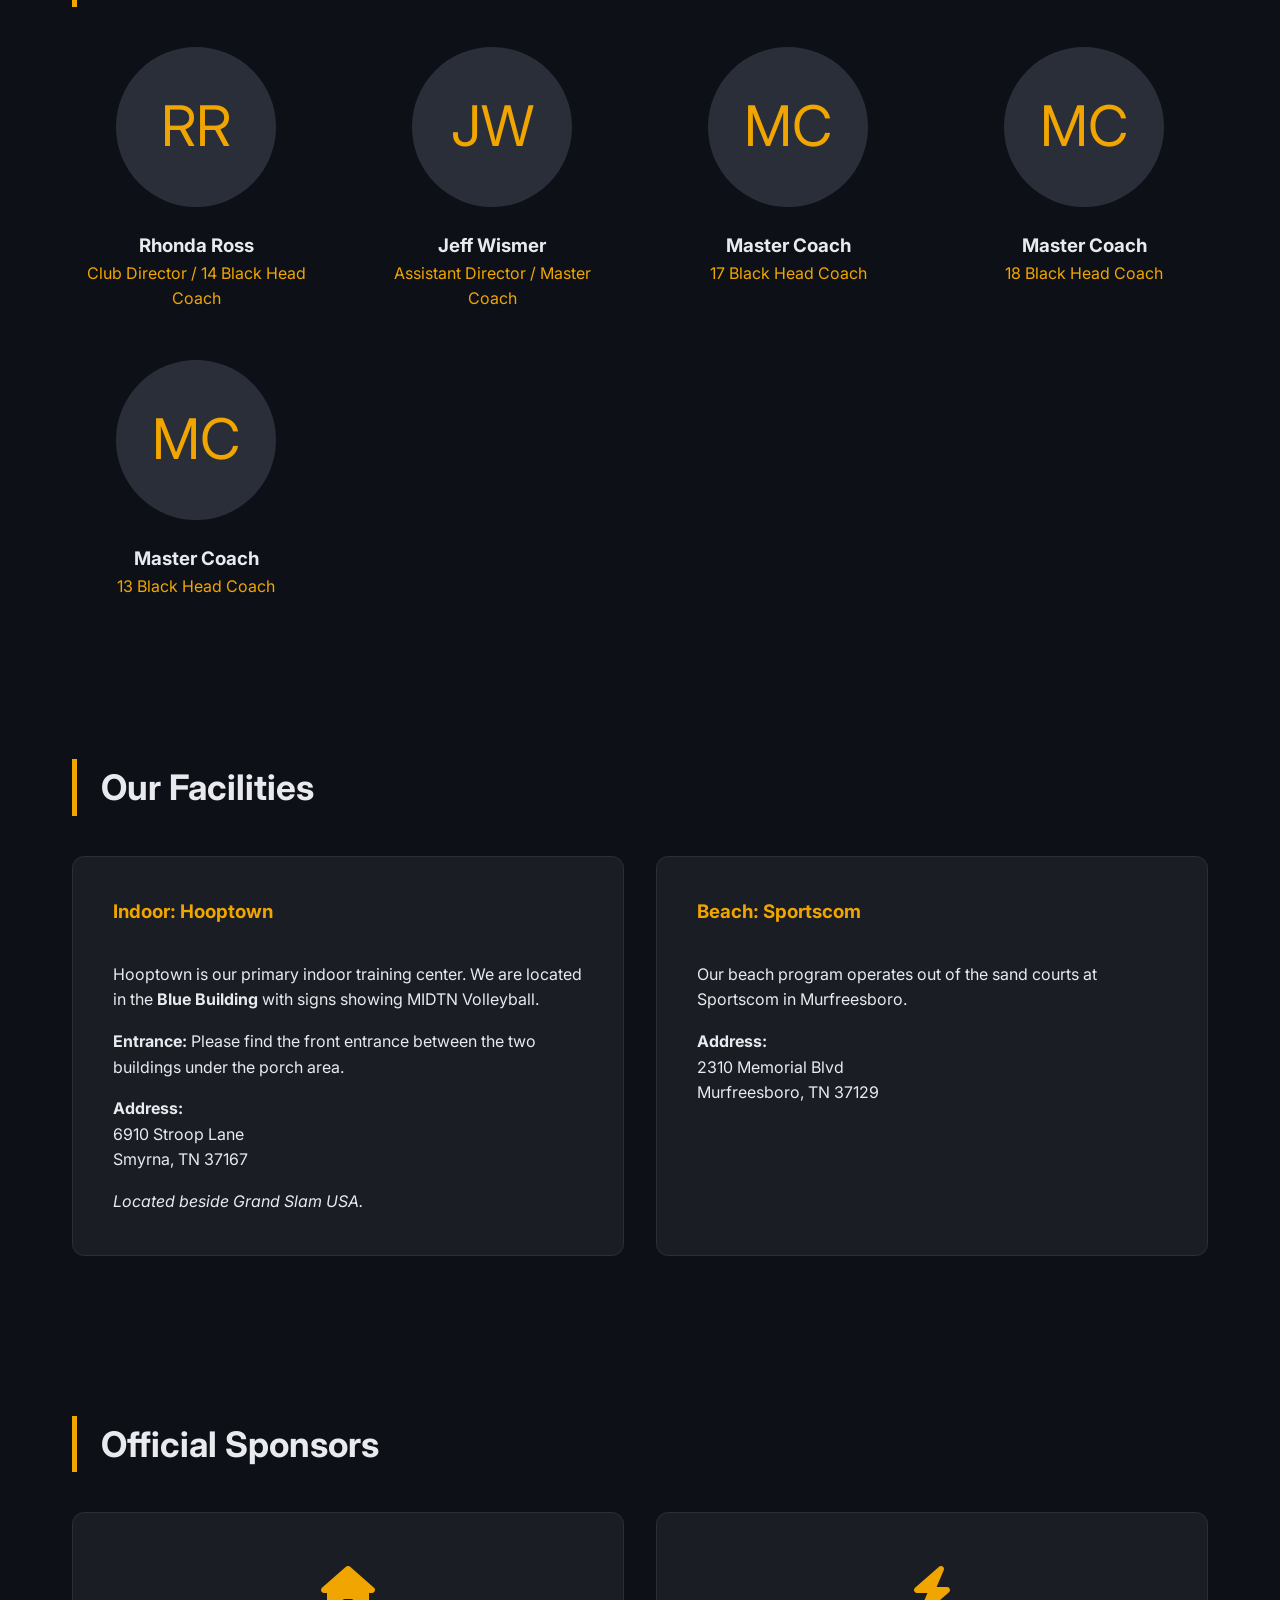
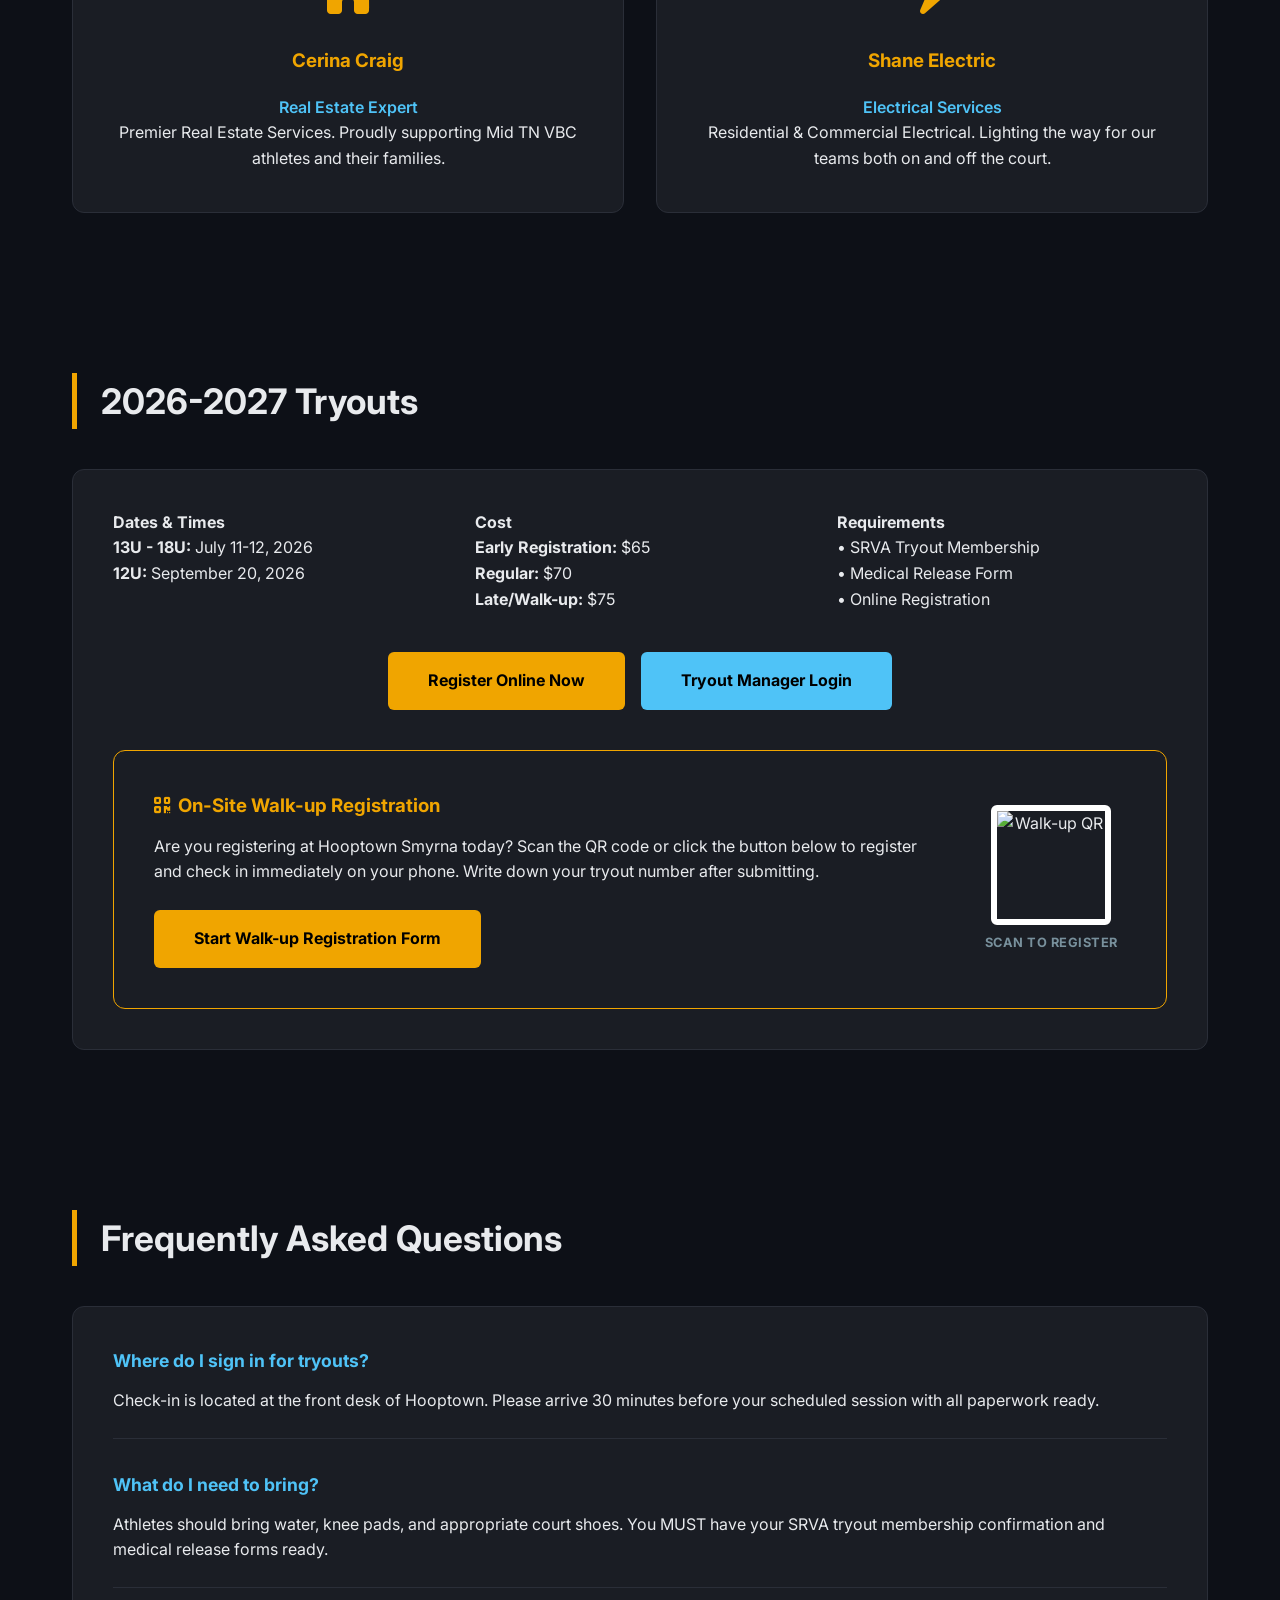
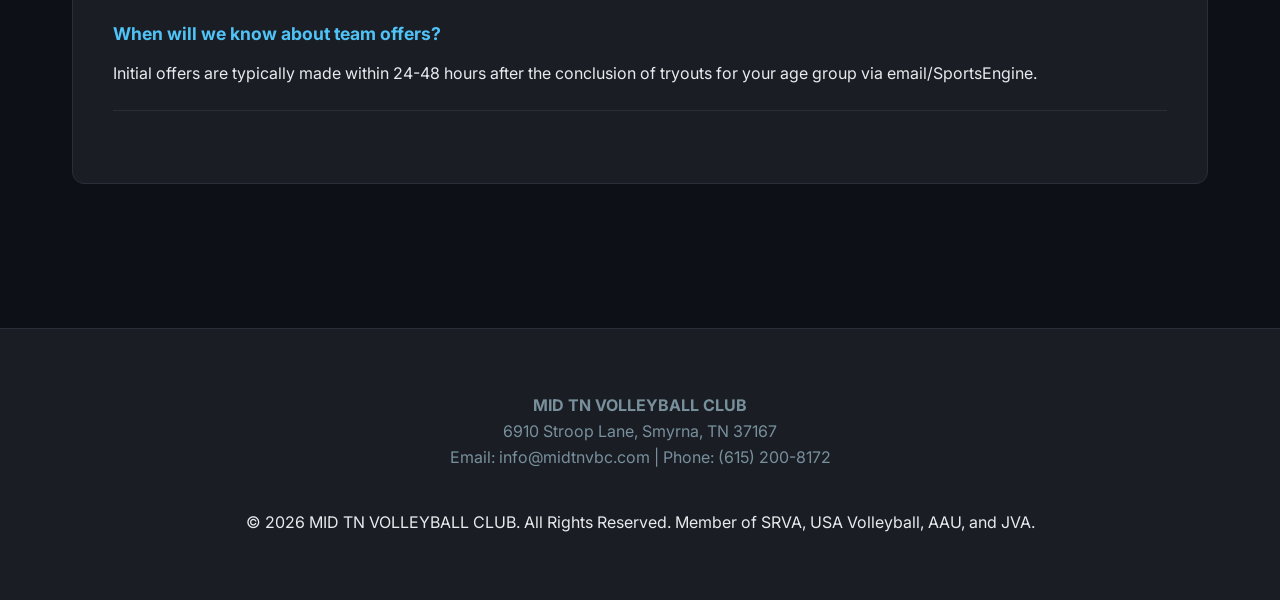
==== commit 0f2bcc7d: "Expand Home Page, enhance news agent, and optimize Volley AI chatbot - Updated index.html with detai" ====
--- a/index.html
+++ b/index.html
@@ -213,9 +213,6 @@
             <div class="card">
                 <h3>Follow Us</h3>
                 <p>Get daily updates, photos, and highlights from our teams.</p>
-                <div id="social-container" style="margin-top: 1rem; font-size: 0.9rem; color: #78909c;">
-                    <!-- Sourced from KB -->
-                </div>
                 <div class="socials" style="margin-top: 2rem; justify-content: flex-start;">
                     <a href="https://www.facebook.com/midtnvbc"><i class="fab fa-facebook"></i></a>
                     <a href="https://www.instagram.com/midtnvbc/"><i class="fab fa-instagram"></i></a>
@@ -240,34 +237,33 @@
                 <p><strong>Elite Travel (Black):</strong> Highest-level competitive teams traveling to USAV national qualifiers and national championships. (6-8 month season).</p>
                 <br>
                 <p><strong>Regional (Blue/Silver):</strong> Competitive teams playing within the SRVA region. (4-6 month season).</p>
+                <br>
+                <p>Mid TN is a member of SRVA/USA Volleyball, AAU, and JVA. Our goal is to offer levels of play based on ability and desire.</p>
             </div>
             <div class="card">
                 <h3>Youth Development</h3>
-                <p><strong>Volley Tots (Ages 4-8):</strong> Our first step into volleyball. Athletes develop agility, footwork, and coordination through fun drills.</p>
-                <br>
-                <p><strong>Volley Jrs (Ages 9-13):</strong> The next step after Tots. Athletes strengthen fundamentals while learning simple game concepts like communication and spacing.</p>
+                <p><strong>Volley Tots (Ages 4-8):</strong> Our first step into volleyball, built for beginners. Athletes develop agility, footwork, and coordination through fun, age-appropriate drills.</p>
+                <br>
+                <p><strong>Volley Jrs (Ages 9-13):</strong> The next step after Tots. Athletes strengthen passing, setting, serving, and attacking while learning spacing and teamwork.</p>
             </div>
             <div class="card">
                 <h3>Training & Lessons</h3>
-                <p><strong>Private Lessons:</strong> 1-hour sessions at Hooptown with experienced staff. Available up to 2 weeks in advance. Payment is required upon booking. No-shows will be charged the full amount, and cancellations within 24 hours are subject to a fee.</p>
+                <p><strong>Private Lessons:</strong> 1-hour sessions at Hooptown (Blue Building) with experienced staff. Available up to 2 weeks in advance. <strong>Payment required upon booking.</strong> No-shows are charged full price; 24-hour cancellation fee applies.</p>
                 <br>
                 <p><strong>Summer Camps:</strong>
-                    <br>• All Skills: 6/8-11, 6/15-18, 7/27-30
-                    <br>• Tryout Tune-Ups: 6/22-7/8
+                    <br>• All Skills (Week 1): 6/8-11 OR 6/15-18
+                    <br>• All Skills (Week 2): 7/27-30
+                    <br>• Tryout Tune-Ups: 6/22, 6/24, 6/29, 7/1, 7/6, 7/8
                     <br>• Fun with Fundamentals: 7/20-23
-                    <br>• Skills Week (6/22-25):
-                        <br>&nbsp;&nbsp;Day 1: Setting + Attacking
-                        <br>&nbsp;&nbsp;Day 2: Serving + Serve Receive + Defense
-                        <br>&nbsp;&nbsp;Day 3: Dig-to-Attack
-                        <br>&nbsp;&nbsp;Day 4: Pass-to-Set
+                    <br>• Skills Week (6/22-25): Themes include Setting+Attacking, Defense, Dig-to-Attack, and Pass-to-Set.
                 </p>
                 <br>
-                <p><strong>Rec Leagues:</strong> Multi-week sessions focused on fun, fitness, and learning with no travel required. Offered quarterly.</p>
+                <p><strong>Rec Leagues:</strong> Focus on fun, fitness, and learning with consistent practice times and experienced coaches. Offered quarterly.</p>
             </div>
         </div>
         <div class="card" style="margin-top: 2rem; border-color: var(--secondary-color);">
             <h3 style="color: var(--secondary-color);"><i class="fas fa-info-circle"></i> Training Highlights</h3>
-            <p><strong>Walk-Ups Welcome:</strong> All training programs allow walk-up registration. Our large facility at Hooptown can accommodate up to 100 athletes at a time. Registration typically closes 48 hours in advance for staffing, but families are always welcome to register on-site.</p>
+            <p><strong>Walk-Ups Welcome:</strong> Most programs allow walk-up registration. While online registration closes 48 hours early for staffing, families are welcome to register on-site at Hooptown.</p>
         </div>
     </section>
 
@@ -276,12 +272,25 @@
         <div class="card">
             <div class="grid">
                 <div>
-                    <h3 style="margin-bottom: 1rem;">Club vs. Recreational</h3>
-                    <p>A traditional club season is usually 4-6 months, while elite teams with higher expectations may compete in a 6-8 month season. Club requires a sizable investment in time, emotional support, and financial commitment.</p>
-                </div>
-                <div>
-                    <h3 style="margin-bottom: 1rem;">Recreational Leagues</h3>
-                    <p>In its simplest form, Mid TN recreational leagues are focused on <strong>fun, fitness, and learning</strong>. Fundamentals are taught to each individual along with team tactics and some competition, with no travel required.</p>
+                    <h3 style="margin-bottom: 1rem;">The Commitment</h3>
+                    <p>A traditional season is 4-6 months, while elite teams may play 6-8 months. This requires a sizable investment in time, emotional support, and financial commitment from both parents and athletes.</p>
+                </div>
+                <div>
+                    <h3 style="margin-bottom: 1rem;">Playing Time & Growth</h3>
+                    <p>Playing time is earned, not guaranteed. No coach can guarantee minutes. It is a great discussion to have with your child about expectations. Athletes grow at different paces throughout the season.</p>
+                </div>
+            </div>
+            <div style="margin-top: 2rem; padding-top: 2rem; border-top: 1px solid var(--border-color);">
+                <h3 style="margin-bottom: 1.5rem; color: var(--primary-color);">Questions for Your Family</h3>
+                <div class="grid">
+                    <div>
+                        <p><strong>Why play?</strong> Is it for fun, to improve, peer group, or school coach encouragement?</p>
+                        <p><strong>What matters?</strong> Location, value of coach, schedule, or financial factors?</p>
+                    </div>
+                    <div>
+                        <p><strong>Level?</strong> Trying out for an elite team may not be best until skill is developed. Use fall training to see if the club is a good fit.</p>
+                        <p><strong>Expenses?</strong> Ask about travel, flights, hotels, and meals. Check for extra fees for uniforms (shoes, balls, pads) and training.</p>
+                    </div>
                 </div>
             </div>
         </div>
@@ -310,12 +319,27 @@
             <div class="staff-card">
                 <div class="avatar">RR</div>
                 <h3>Rhonda Ross</h3>
-                <p style="color: var(--primary-color);">Club Director</p>
+                <p style="color: var(--primary-color);">Club Director / 14 Black Head Coach</p>
             </div>
             <div class="staff-card">
                 <div class="avatar">JW</div>
                 <h3>Jeff Wismer</h3>
-                <p style="color: var(--primary-color);">Assistant Director</p>
+                <p style="color: var(--primary-color);">Assistant Director / Master Coach</p>
+            </div>
+            <div class="staff-card">
+                <div class="avatar">MC</div>
+                <h3>Master Coach</h3>
+                <p style="color: var(--primary-color);">17 Black Head Coach</p>
+            </div>
+            <div class="staff-card">
+                <div class="avatar">MC</div>
+                <h3>Master Coach</h3>
+                <p style="color: var(--primary-color);">18 Black Head Coach</p>
+            </div>
+            <div class="staff-card">
+                <div class="avatar">MC</div>
+                <h3>Master Coach</h3>
+                <p style="color: var(--primary-color);">13 Black Head Coach</p>
             </div>
         </div>
     </section>
@@ -458,14 +482,6 @@
                 if (data.rules_and_regulations && data.rules_and_regulations.usa_volleyball) {
                     usavContainer.innerHTML = `<p>${data.rules_and_regulations.usa_volleyball.expert_note}</p>`;
                 }
-
-                const socialContainer = document.getElementById('social-container');
-                if (data.social_updates) {
-                    socialContainer.innerHTML = `
-                        <p style="margin-bottom: 0.5rem;"><i class="fab fa-instagram" style="color: var(--primary-color);"></i> ${data.social_updates.instagram}</p>
-                        <p><i class="fab fa-facebook" style="color: var(--primary-color);"></i> ${data.social_updates.facebook}</p>
-                    `;
-                }
             })
             .catch(err => console.error('Error loading news:', err));
     </script>
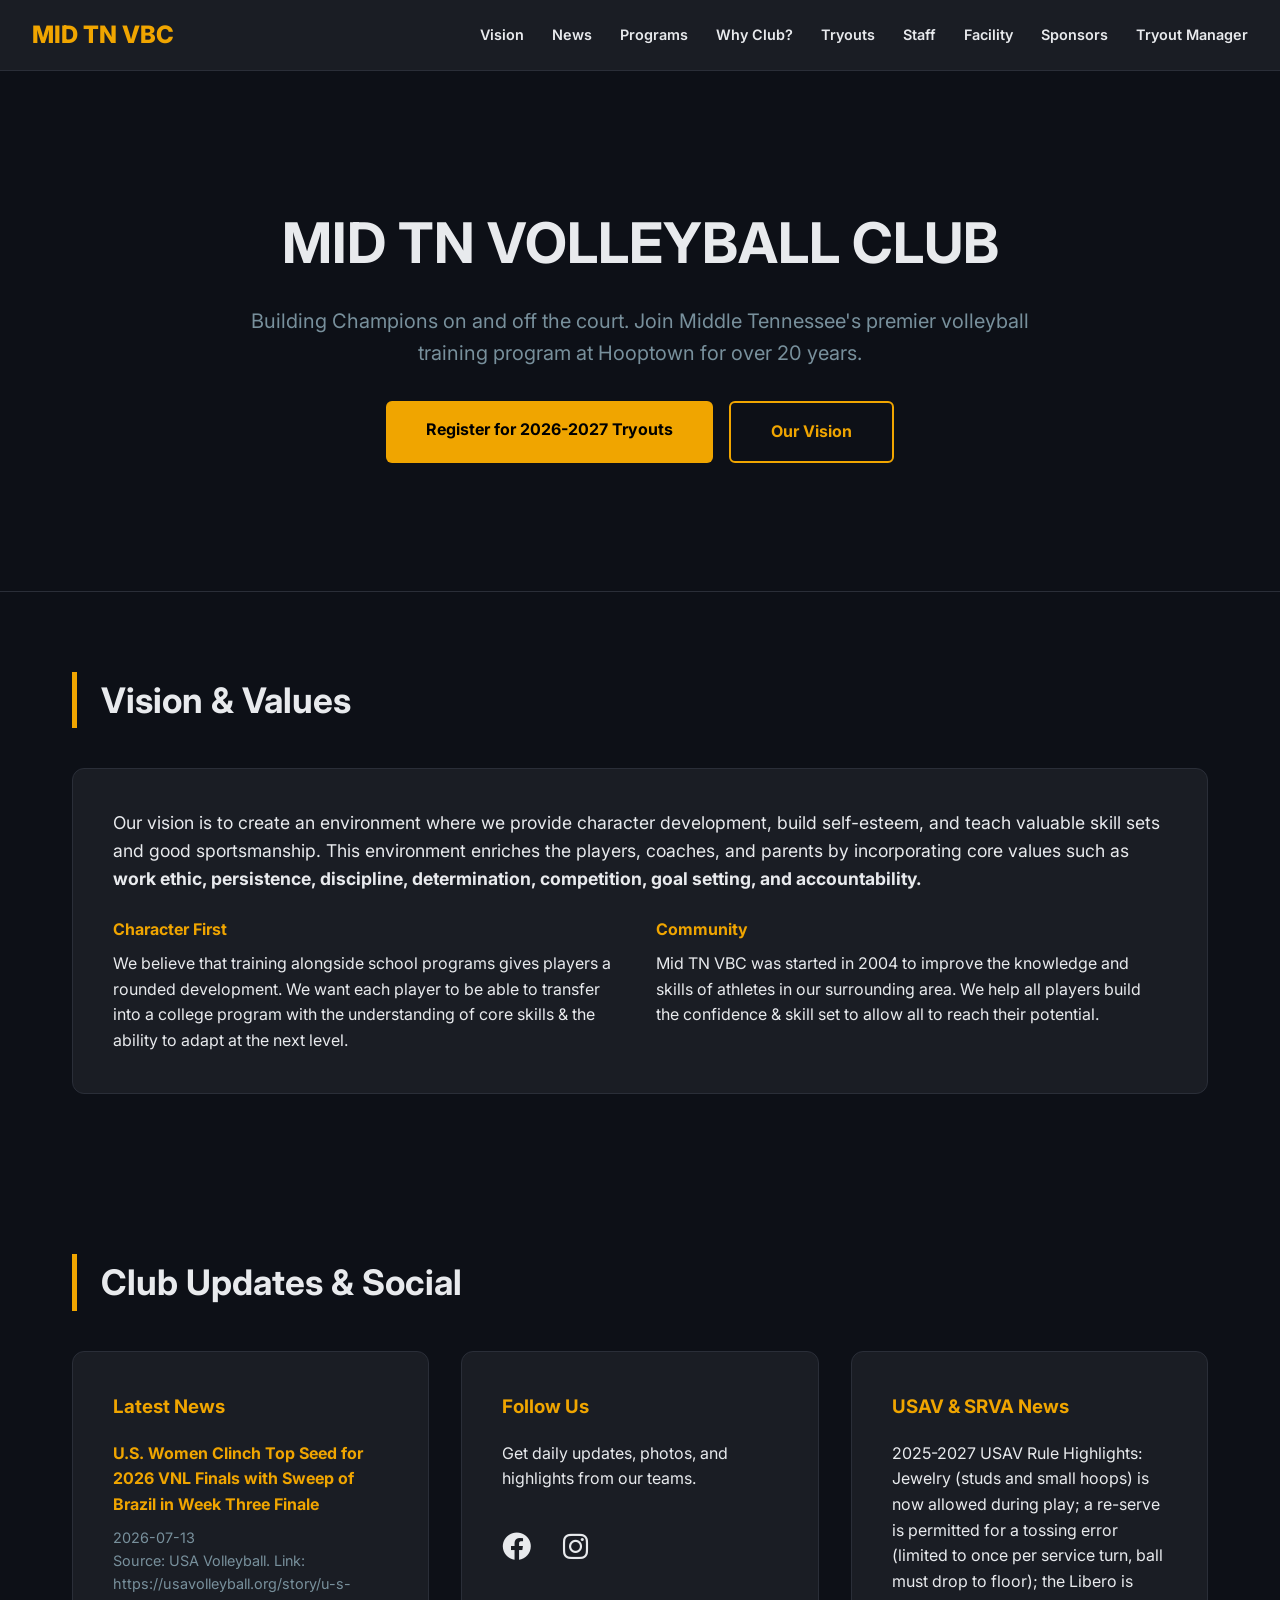
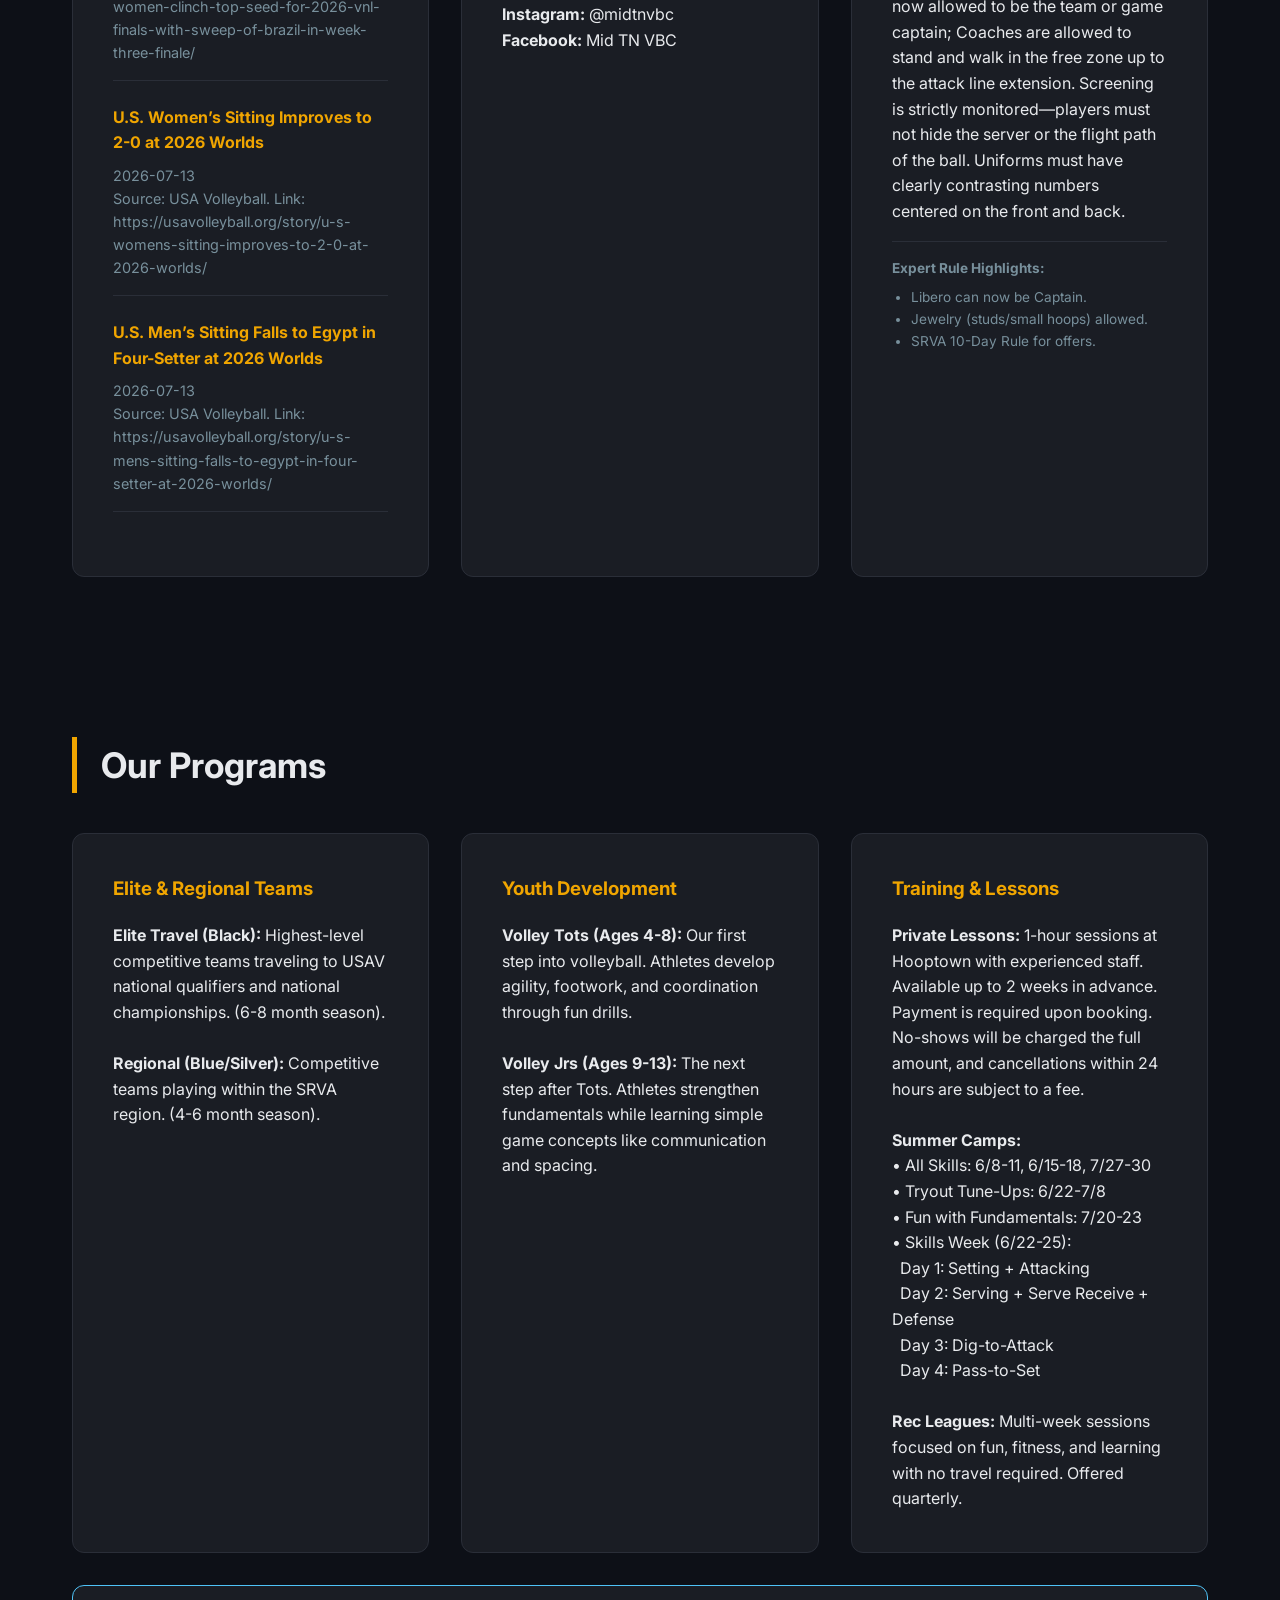
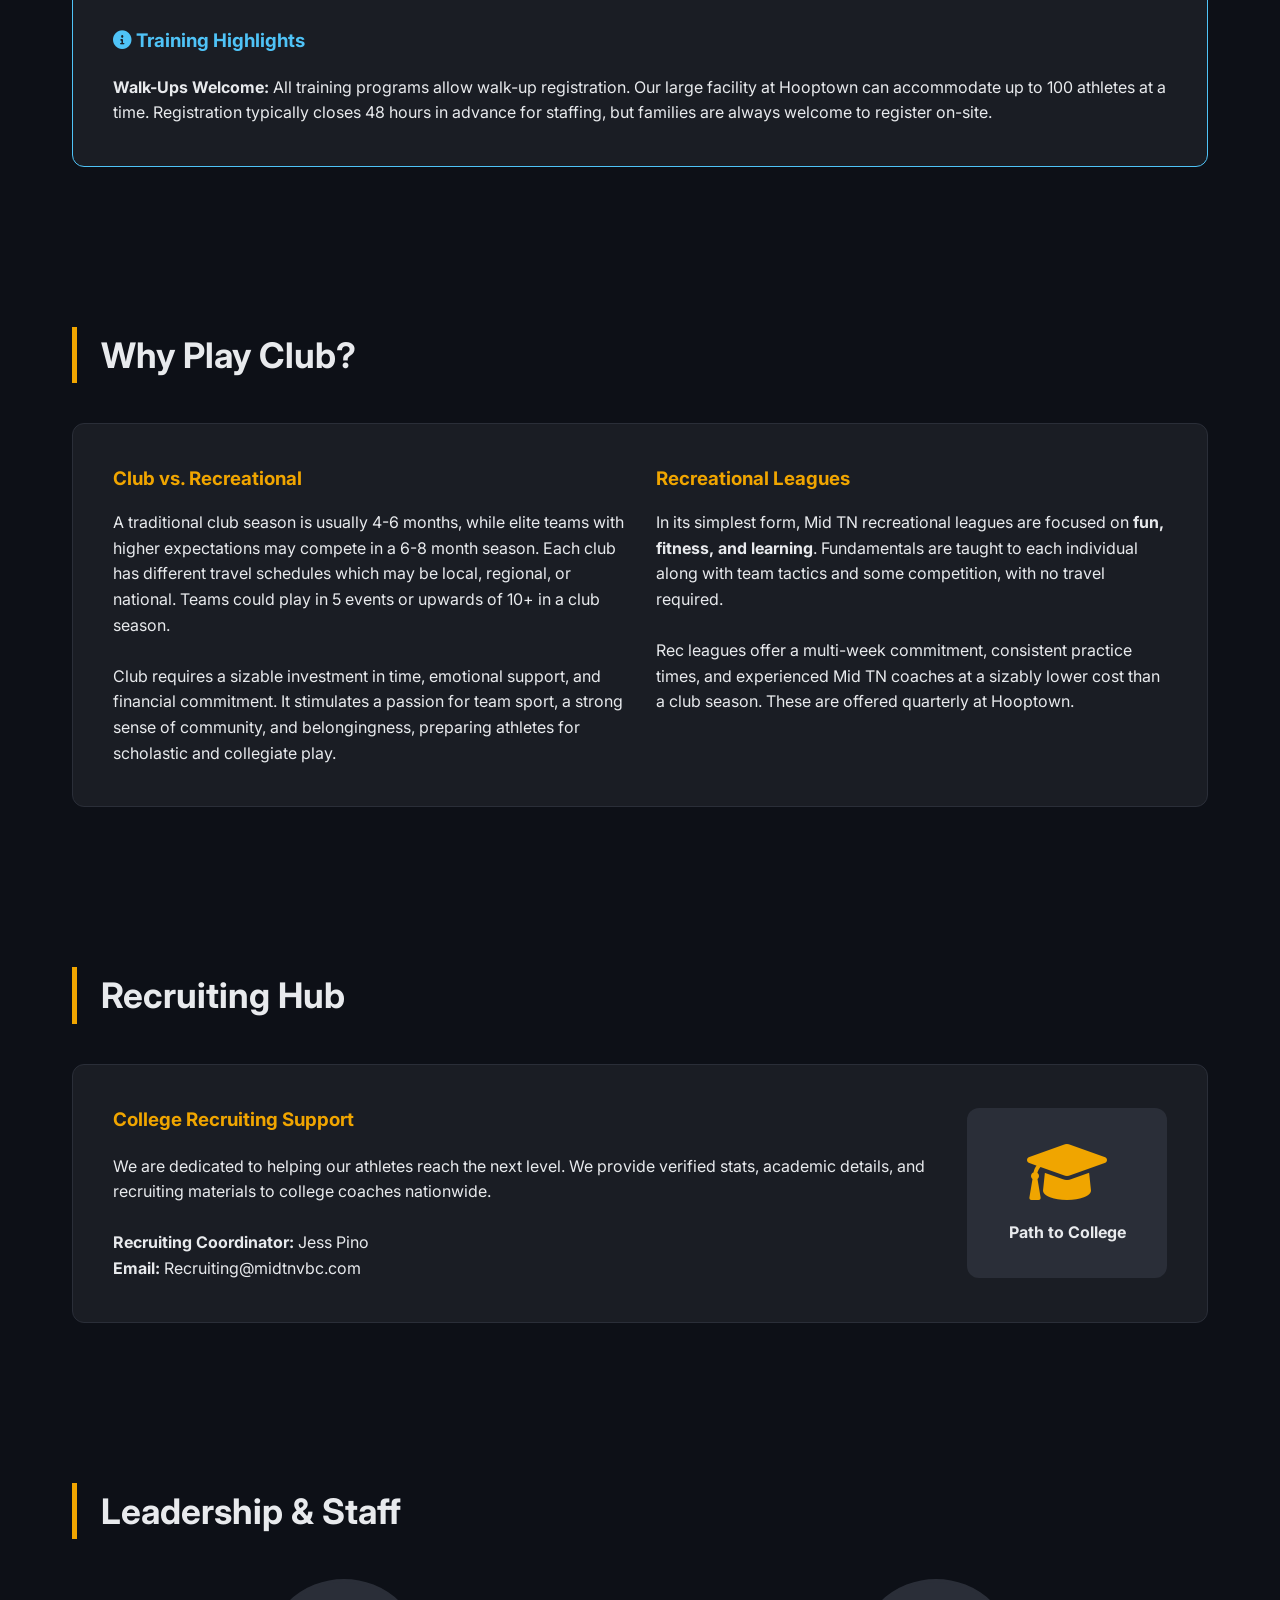
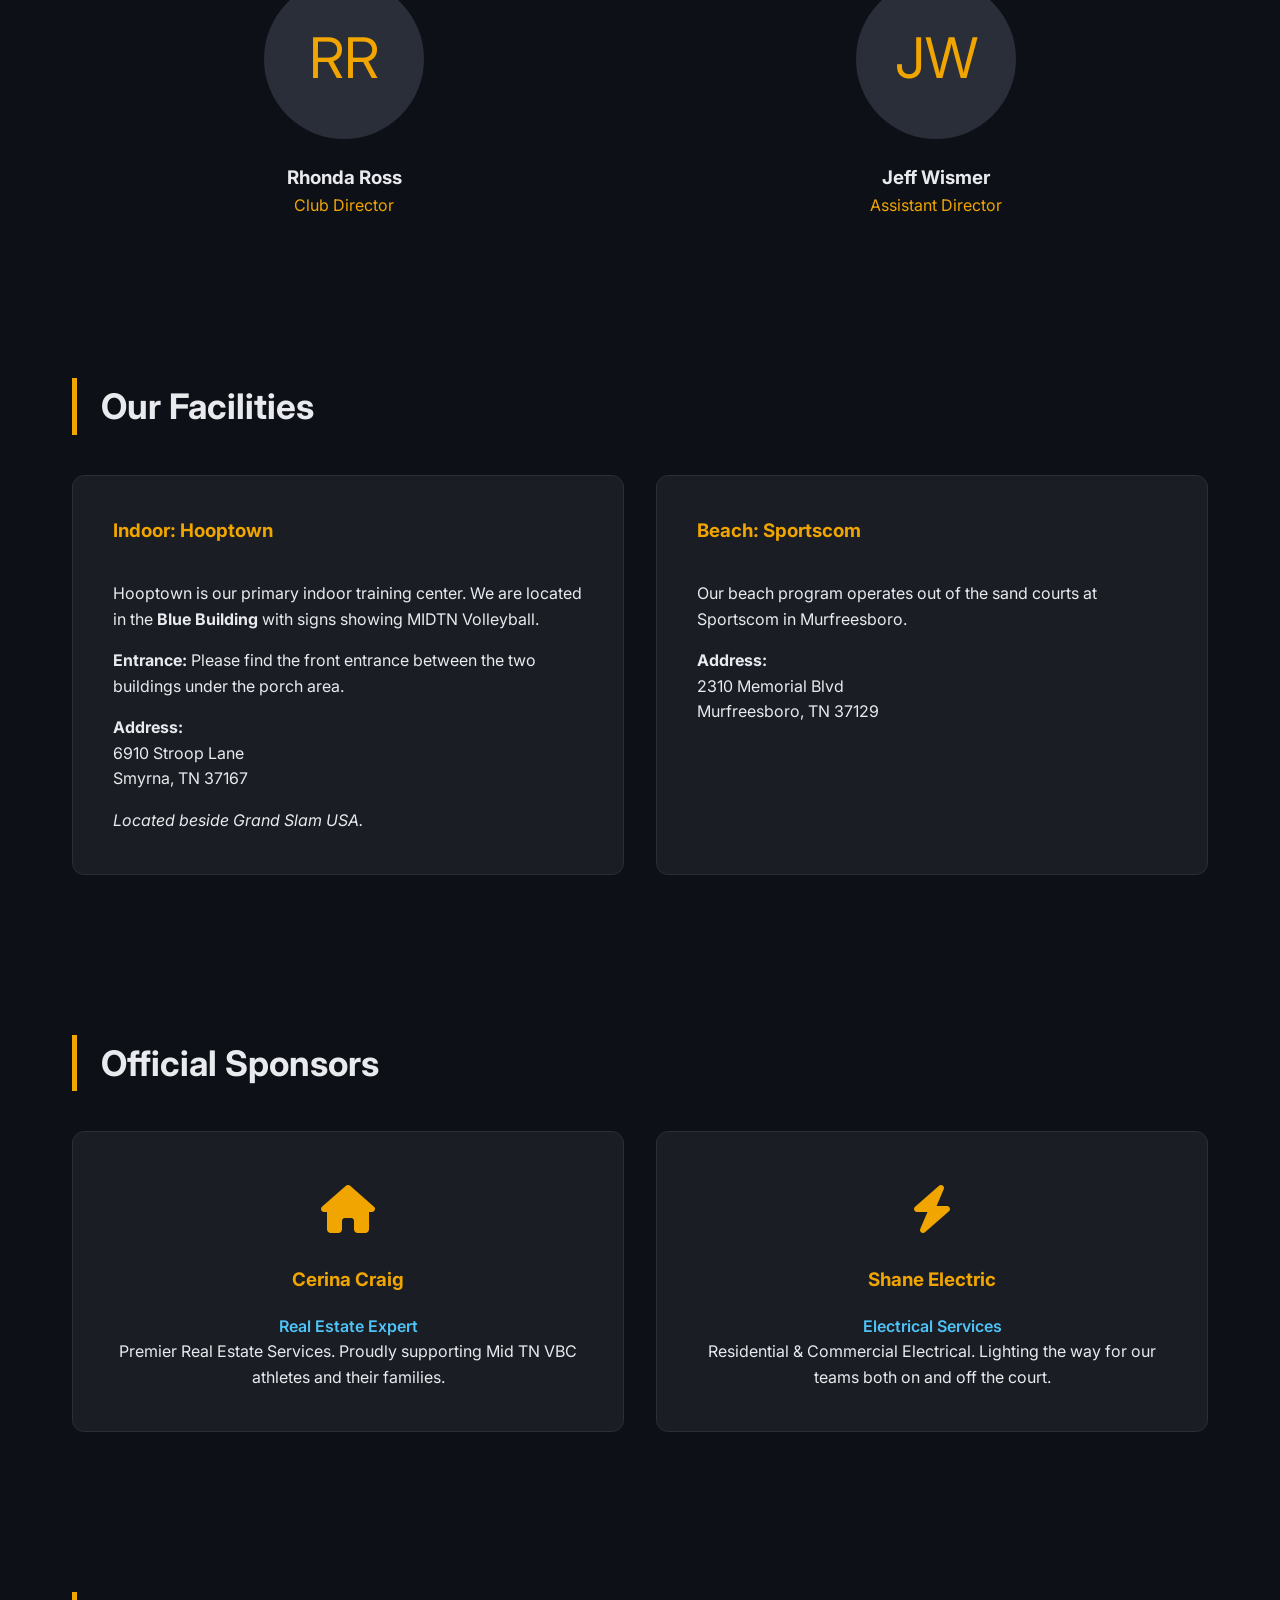
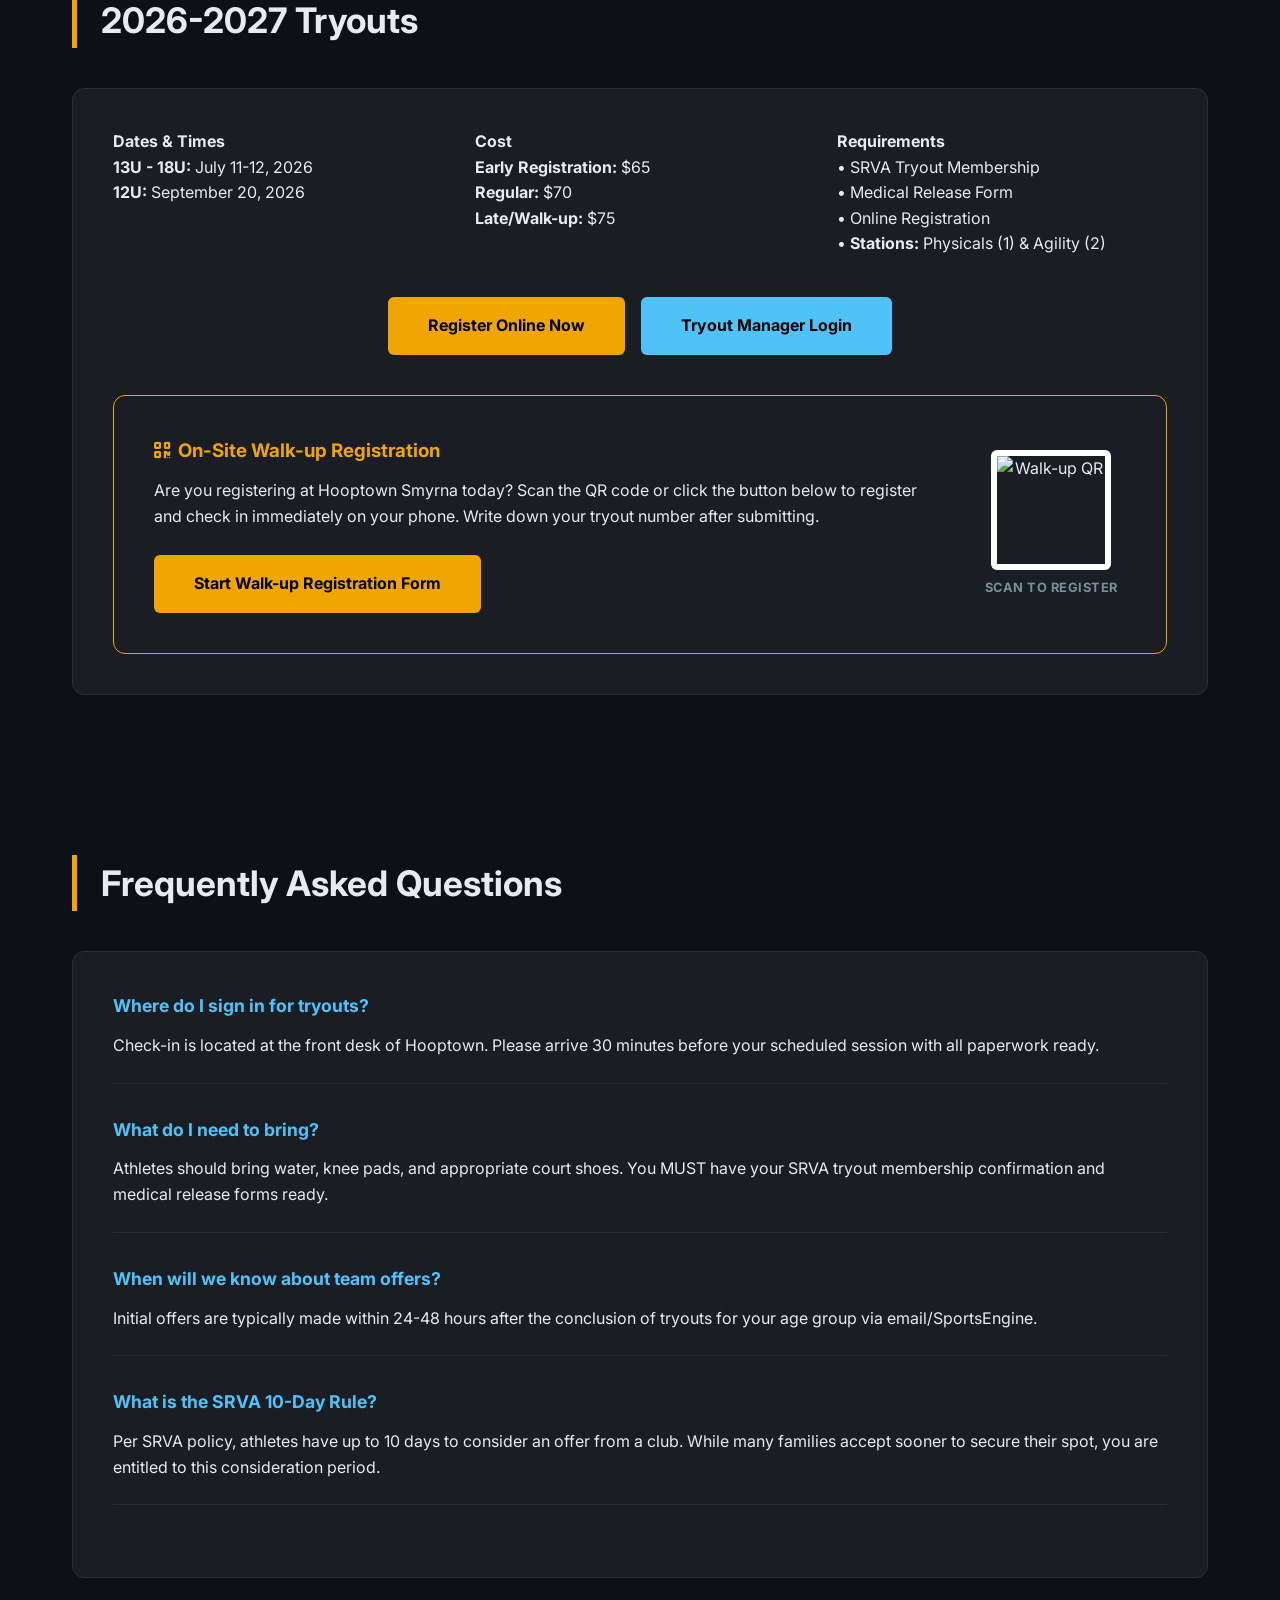
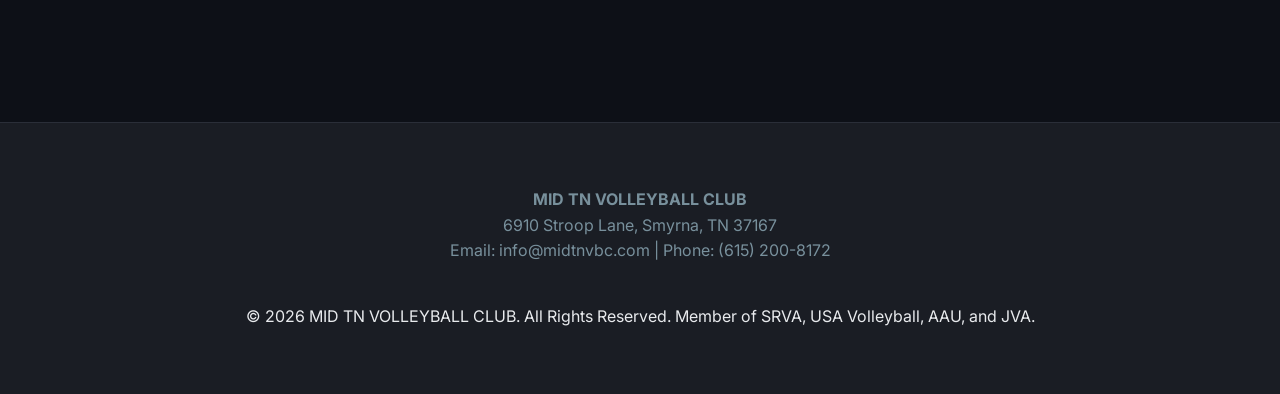
==== commit c1ca43db: "feat: Enhance Volley AI agent and integrated chatbot - Updated `agent/news_expert.py` with robust FB" ====
--- a/index.html
+++ b/index.html
@@ -225,6 +225,14 @@
                 <div id="usav-news-container">
                     <p>The 2025-2027 USAV Indoor Rulebook is now in effect. All players and coaches must maintain an active SRVA membership.</p>
                 </div>
+                <div style="margin-top: 1rem; padding-top: 1rem; border-top: 1px solid var(--border-color); font-size: 0.85rem; color: #78909c;">
+                    <p><strong>Expert Rule Highlights:</strong></p>
+                    <ul style="margin-left: 1.2rem; margin-top: 0.5rem;">
+                        <li>Libero can now be Captain.</li>
+                        <li>Jewelry (studs/small hoops) allowed.</li>
+                        <li>SRVA 10-Day Rule for offers.</li>
+                    </ul>
+                </div>
             </div>
         </div>
     </section>
@@ -237,33 +245,34 @@
                 <p><strong>Elite Travel (Black):</strong> Highest-level competitive teams traveling to USAV national qualifiers and national championships. (6-8 month season).</p>
                 <br>
                 <p><strong>Regional (Blue/Silver):</strong> Competitive teams playing within the SRVA region. (4-6 month season).</p>
+            </div>
+            <div class="card">
+                <h3>Youth Development</h3>
+                <p><strong>Volley Tots (Ages 4-8):</strong> Our first step into volleyball. Athletes develop agility, footwork, and coordination through fun drills.</p>
                 <br>
-                <p>Mid TN is a member of SRVA/USA Volleyball, AAU, and JVA. Our goal is to offer levels of play based on ability and desire.</p>
-            </div>
-            <div class="card">
-                <h3>Youth Development</h3>
-                <p><strong>Volley Tots (Ages 4-8):</strong> Our first step into volleyball, built for beginners. Athletes develop agility, footwork, and coordination through fun, age-appropriate drills.</p>
-                <br>
-                <p><strong>Volley Jrs (Ages 9-13):</strong> The next step after Tots. Athletes strengthen passing, setting, serving, and attacking while learning spacing and teamwork.</p>
+                <p><strong>Volley Jrs (Ages 9-13):</strong> The next step after Tots. Athletes strengthen fundamentals while learning simple game concepts like communication and spacing.</p>
             </div>
             <div class="card">
                 <h3>Training & Lessons</h3>
-                <p><strong>Private Lessons:</strong> 1-hour sessions at Hooptown (Blue Building) with experienced staff. Available up to 2 weeks in advance. <strong>Payment required upon booking.</strong> No-shows are charged full price; 24-hour cancellation fee applies.</p>
+                <p><strong>Private Lessons:</strong> 1-hour sessions at Hooptown with experienced staff. Available up to 2 weeks in advance. Payment is required upon booking. No-shows will be charged the full amount, and cancellations within 24 hours are subject to a fee.</p>
                 <br>
                 <p><strong>Summer Camps:</strong>
-                    <br>• All Skills (Week 1): 6/8-11 OR 6/15-18
-                    <br>• All Skills (Week 2): 7/27-30
-                    <br>• Tryout Tune-Ups: 6/22, 6/24, 6/29, 7/1, 7/6, 7/8
+                    <br>• All Skills: 6/8-11, 6/15-18, 7/27-30
+                    <br>• Tryout Tune-Ups: 6/22-7/8
                     <br>• Fun with Fundamentals: 7/20-23
-                    <br>• Skills Week (6/22-25): Themes include Setting+Attacking, Defense, Dig-to-Attack, and Pass-to-Set.
+                    <br>• Skills Week (6/22-25):
+                        <br>&nbsp;&nbsp;Day 1: Setting + Attacking
+                        <br>&nbsp;&nbsp;Day 2: Serving + Serve Receive + Defense
+                        <br>&nbsp;&nbsp;Day 3: Dig-to-Attack
+                        <br>&nbsp;&nbsp;Day 4: Pass-to-Set
                 </p>
                 <br>
-                <p><strong>Rec Leagues:</strong> Focus on fun, fitness, and learning with consistent practice times and experienced coaches. Offered quarterly.</p>
+                <p><strong>Rec Leagues:</strong> Multi-week sessions focused on fun, fitness, and learning with no travel required. Offered quarterly.</p>
             </div>
         </div>
         <div class="card" style="margin-top: 2rem; border-color: var(--secondary-color);">
             <h3 style="color: var(--secondary-color);"><i class="fas fa-info-circle"></i> Training Highlights</h3>
-            <p><strong>Walk-Ups Welcome:</strong> Most programs allow walk-up registration. While online registration closes 48 hours early for staffing, families are welcome to register on-site at Hooptown.</p>
+            <p><strong>Walk-Ups Welcome:</strong> All training programs allow walk-up registration. Our large facility at Hooptown can accommodate up to 100 athletes at a time. Registration typically closes 48 hours in advance for staffing, but families are always welcome to register on-site.</p>
         </div>
     </section>
 
@@ -272,25 +281,16 @@
         <div class="card">
             <div class="grid">
                 <div>
-                    <h3 style="margin-bottom: 1rem;">The Commitment</h3>
-                    <p>A traditional season is 4-6 months, while elite teams may play 6-8 months. This requires a sizable investment in time, emotional support, and financial commitment from both parents and athletes.</p>
-                </div>
-                <div>
-                    <h3 style="margin-bottom: 1rem;">Playing Time & Growth</h3>
-                    <p>Playing time is earned, not guaranteed. No coach can guarantee minutes. It is a great discussion to have with your child about expectations. Athletes grow at different paces throughout the season.</p>
-                </div>
-            </div>
-            <div style="margin-top: 2rem; padding-top: 2rem; border-top: 1px solid var(--border-color);">
-                <h3 style="margin-bottom: 1.5rem; color: var(--primary-color);">Questions for Your Family</h3>
-                <div class="grid">
-                    <div>
-                        <p><strong>Why play?</strong> Is it for fun, to improve, peer group, or school coach encouragement?</p>
-                        <p><strong>What matters?</strong> Location, value of coach, schedule, or financial factors?</p>
-                    </div>
-                    <div>
-                        <p><strong>Level?</strong> Trying out for an elite team may not be best until skill is developed. Use fall training to see if the club is a good fit.</p>
-                        <p><strong>Expenses?</strong> Ask about travel, flights, hotels, and meals. Check for extra fees for uniforms (shoes, balls, pads) and training.</p>
-                    </div>
+                    <h3 style="margin-bottom: 1rem;">Club vs. Recreational</h3>
+                    <p>A traditional club season is usually 4-6 months, while elite teams with higher expectations may compete in a 6-8 month season. Each club has different travel schedules which may be local, regional, or national. Teams could play in 5 events or upwards of 10+ in a club season.</p>
+                    <br>
+                    <p>Club requires a sizable investment in time, emotional support, and financial commitment. It stimulates a passion for team sport, a strong sense of community, and belongingness, preparing athletes for scholastic and collegiate play.</p>
+                </div>
+                <div>
+                    <h3 style="margin-bottom: 1rem;">Recreational Leagues</h3>
+                    <p>In its simplest form, Mid TN recreational leagues are focused on <strong>fun, fitness, and learning</strong>. Fundamentals are taught to each individual along with team tactics and some competition, with no travel required.</p>
+                    <br>
+                    <p>Rec leagues offer a multi-week commitment, consistent practice times, and experienced Mid TN coaches at a sizably lower cost than a club season. These are offered quarterly at Hooptown.</p>
                 </div>
             </div>
         </div>
@@ -319,27 +319,12 @@
             <div class="staff-card">
                 <div class="avatar">RR</div>
                 <h3>Rhonda Ross</h3>
-                <p style="color: var(--primary-color);">Club Director / 14 Black Head Coach</p>
+                <p style="color: var(--primary-color);">Club Director</p>
             </div>
             <div class="staff-card">
                 <div class="avatar">JW</div>
                 <h3>Jeff Wismer</h3>
-                <p style="color: var(--primary-color);">Assistant Director / Master Coach</p>
-            </div>
-            <div class="staff-card">
-                <div class="avatar">MC</div>
-                <h3>Master Coach</h3>
-                <p style="color: var(--primary-color);">17 Black Head Coach</p>
-            </div>
-            <div class="staff-card">
-                <div class="avatar">MC</div>
-                <h3>Master Coach</h3>
-                <p style="color: var(--primary-color);">18 Black Head Coach</p>
-            </div>
-            <div class="staff-card">
-                <div class="avatar">MC</div>
-                <h3>Master Coach</h3>
-                <p style="color: var(--primary-color);">13 Black Head Coach</p>
+                <p style="color: var(--primary-color);">Assistant Director</p>
             </div>
         </div>
     </section>
@@ -400,6 +385,7 @@
                     <p>• SRVA Tryout Membership</p>
                     <p>• Medical Release Form</p>
                     <p>• Online Registration</p>
+                    <p>• <strong>Stations:</strong> Physicals (1) & Agility (2)</p>
                 </div>
             </div>
             <div style="margin-top: 2.5rem; text-align: center; display: flex; gap: 1rem; justify-content: center; flex-wrap: wrap;">
@@ -439,6 +425,10 @@
             <div class="faq-item">
                 <h4>When will we know about team offers?</h4>
                 <p>Initial offers are typically made within 24-48 hours after the conclusion of tryouts for your age group via email/SportsEngine.</p>
+            </div>
+            <div class="faq-item">
+                <h4>What is the SRVA 10-Day Rule?</h4>
+                <p>Per SRVA policy, athletes have up to 10 days to consider an offer from a club. While many families accept sooner to secure their spot, you are entitled to this consideration period.</p>
             </div>
         </div>
     </section>
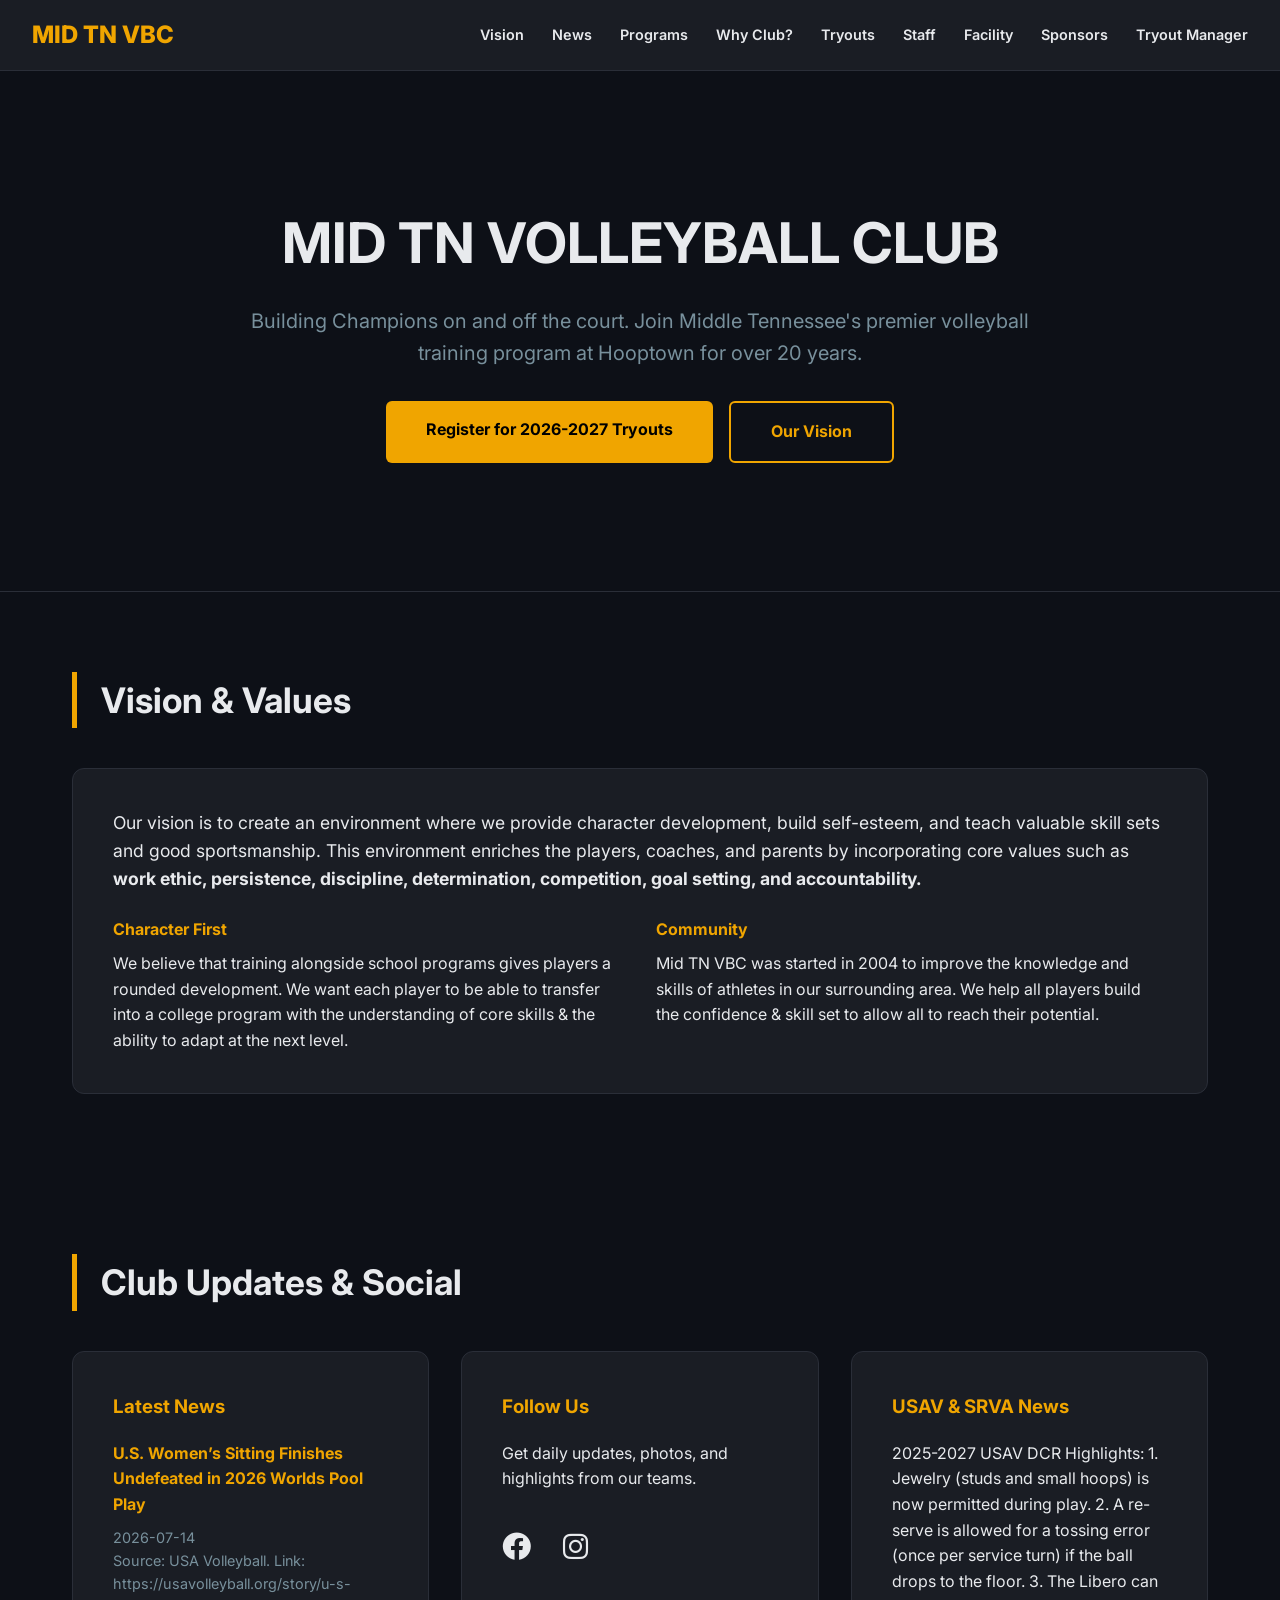
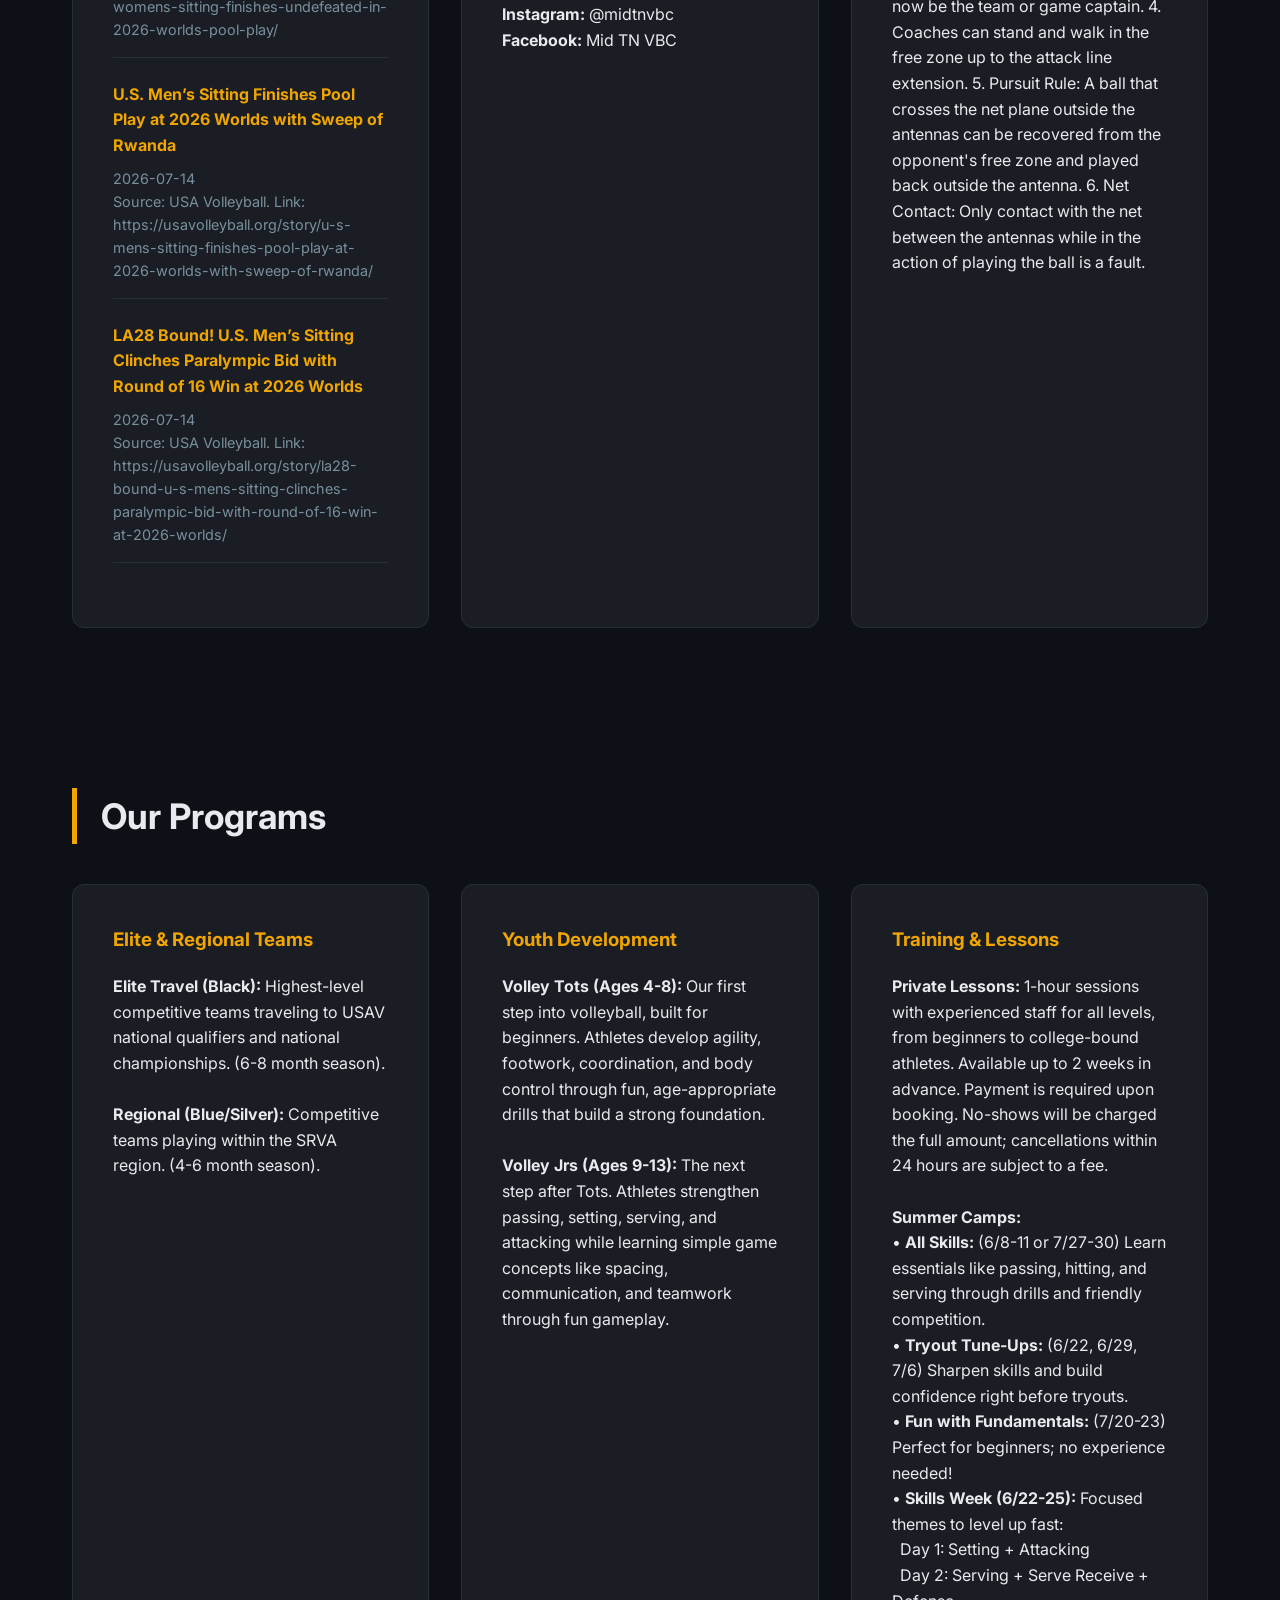
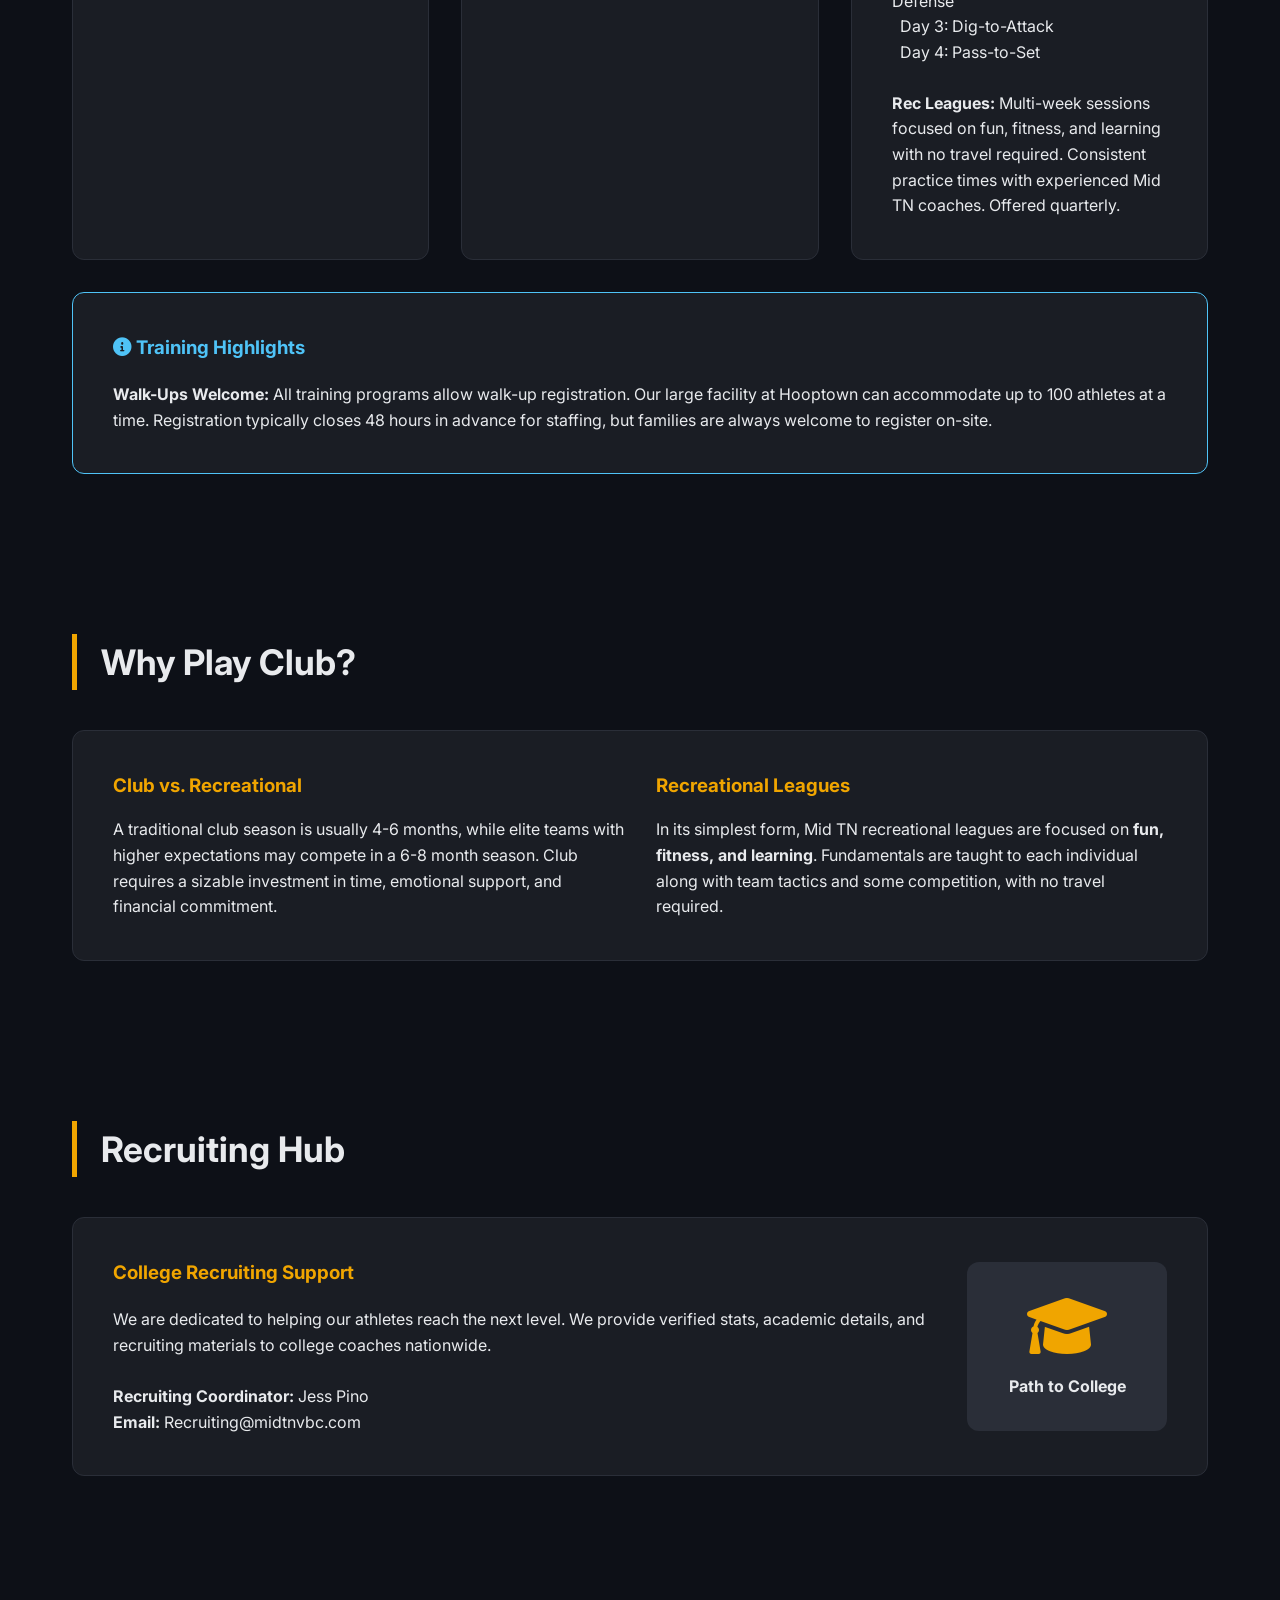
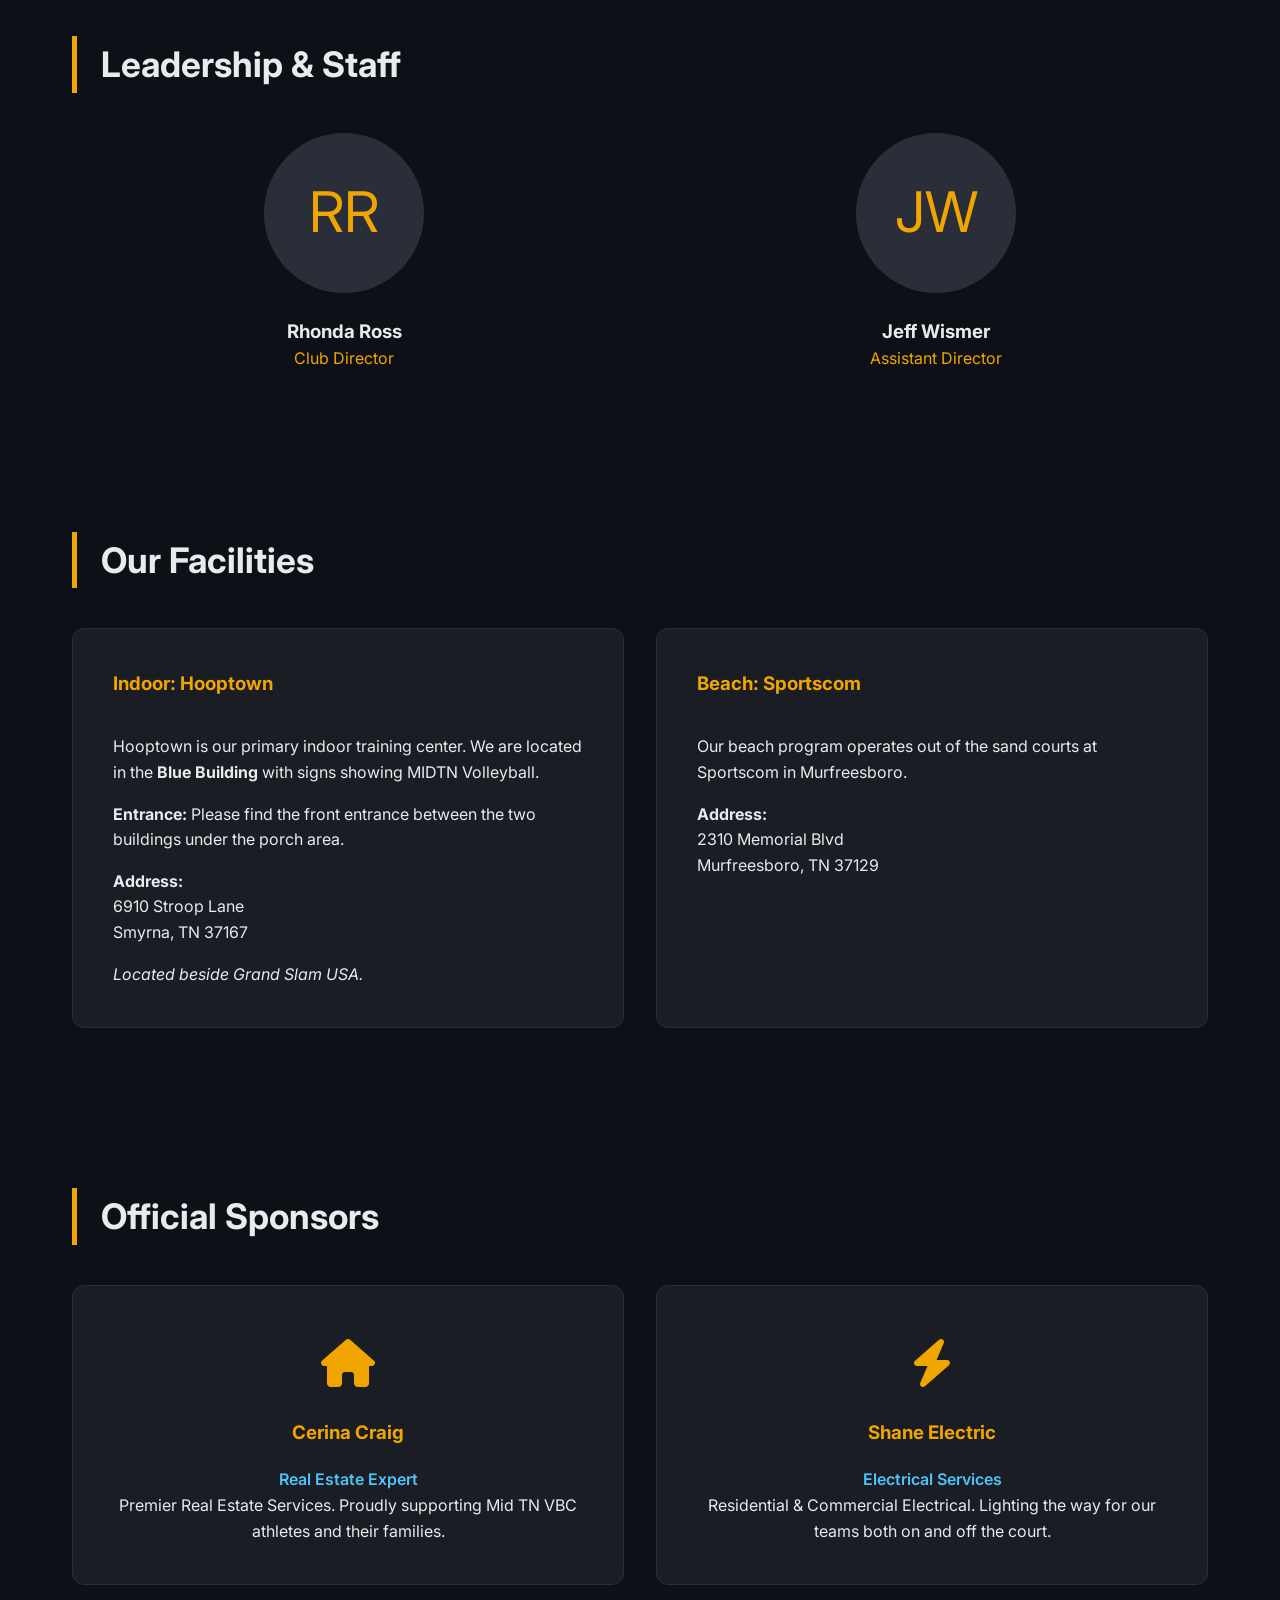
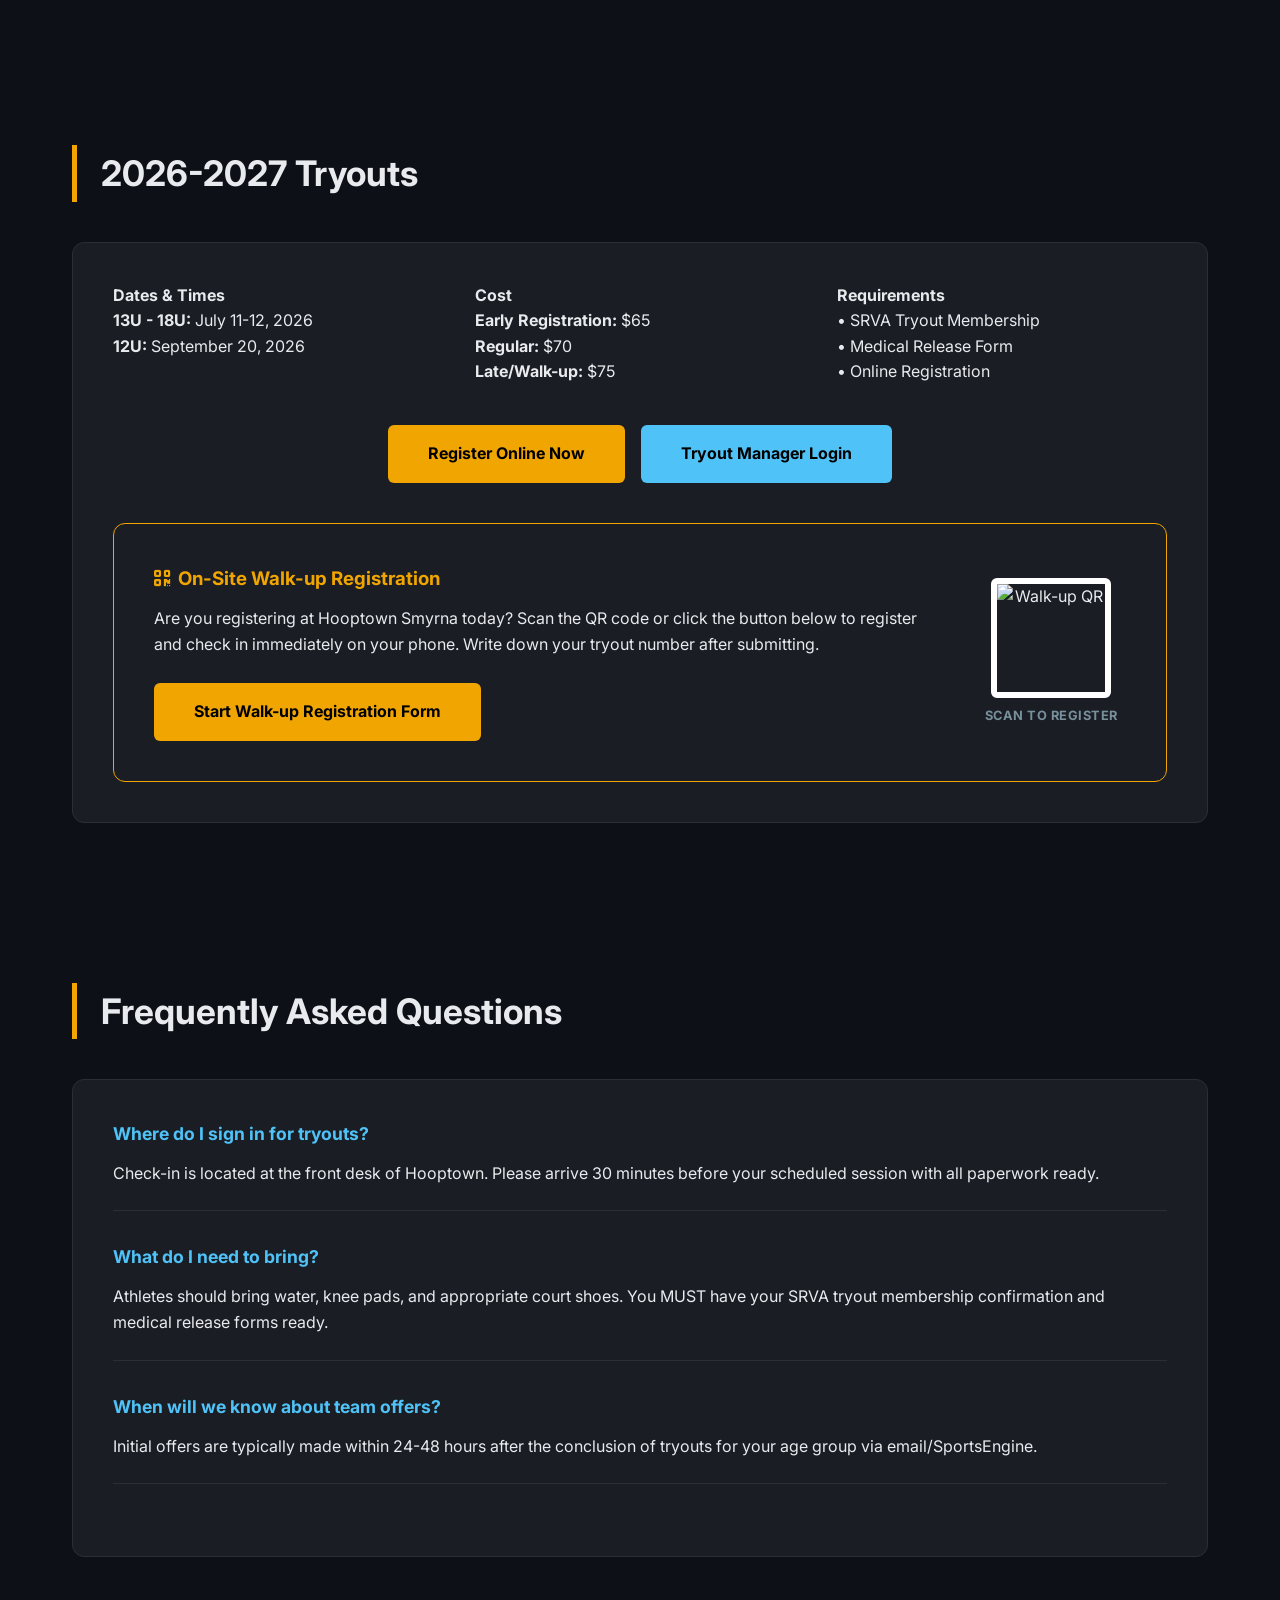
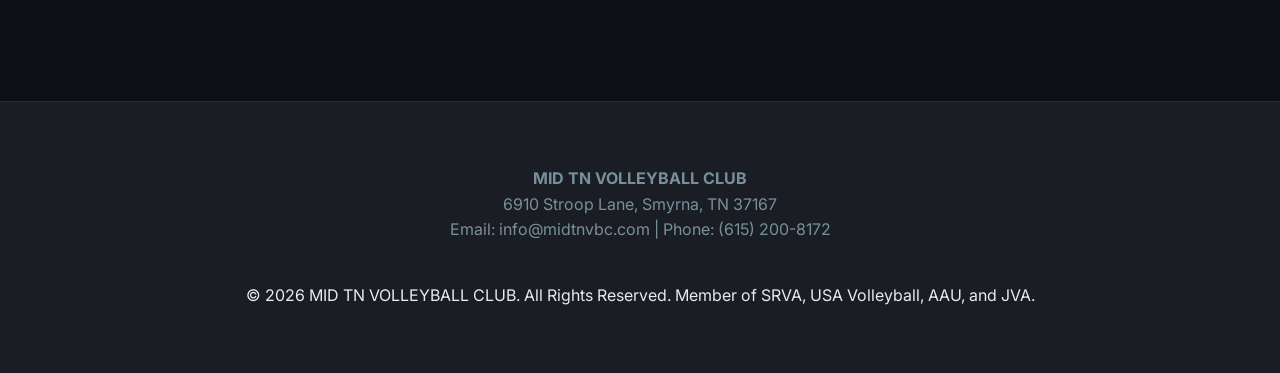
==== commit 4badd153: "Enhance Mid TN VBC home page and implement expert news agent - Updated `agent/news_expert.py` with 2" ====
--- a/index.html
+++ b/index.html
@@ -225,14 +225,6 @@
                 <div id="usav-news-container">
                     <p>The 2025-2027 USAV Indoor Rulebook is now in effect. All players and coaches must maintain an active SRVA membership.</p>
                 </div>
-                <div style="margin-top: 1rem; padding-top: 1rem; border-top: 1px solid var(--border-color); font-size: 0.85rem; color: #78909c;">
-                    <p><strong>Expert Rule Highlights:</strong></p>
-                    <ul style="margin-left: 1.2rem; margin-top: 0.5rem;">
-                        <li>Libero can now be Captain.</li>
-                        <li>Jewelry (studs/small hoops) allowed.</li>
-                        <li>SRVA 10-Day Rule for offers.</li>
-                    </ul>
-                </div>
             </div>
         </div>
     </section>
@@ -248,26 +240,26 @@
             </div>
             <div class="card">
                 <h3>Youth Development</h3>
-                <p><strong>Volley Tots (Ages 4-8):</strong> Our first step into volleyball. Athletes develop agility, footwork, and coordination through fun drills.</p>
+                <p><strong>Volley Tots (Ages 4-8):</strong> Our first step into volleyball, built for beginners. Athletes develop agility, footwork, coordination, and body control through fun, age-appropriate drills that build a strong foundation.</p>
                 <br>
-                <p><strong>Volley Jrs (Ages 9-13):</strong> The next step after Tots. Athletes strengthen fundamentals while learning simple game concepts like communication and spacing.</p>
+                <p><strong>Volley Jrs (Ages 9-13):</strong> The next step after Tots. Athletes strengthen passing, setting, serving, and attacking while learning simple game concepts like spacing, communication, and teamwork through fun gameplay.</p>
             </div>
             <div class="card">
                 <h3>Training & Lessons</h3>
-                <p><strong>Private Lessons:</strong> 1-hour sessions at Hooptown with experienced staff. Available up to 2 weeks in advance. Payment is required upon booking. No-shows will be charged the full amount, and cancellations within 24 hours are subject to a fee.</p>
+                <p><strong>Private Lessons:</strong> 1-hour sessions with experienced staff for all levels, from beginners to college-bound athletes. Available up to 2 weeks in advance. Payment is required upon booking. No-shows will be charged the full amount; cancellations within 24 hours are subject to a fee.</p>
                 <br>
                 <p><strong>Summer Camps:</strong>
-                    <br>• All Skills: 6/8-11, 6/15-18, 7/27-30
-                    <br>• Tryout Tune-Ups: 6/22-7/8
-                    <br>• Fun with Fundamentals: 7/20-23
-                    <br>• Skills Week (6/22-25):
+                    <br>• <strong>All Skills:</strong> (6/8-11 or 7/27-30) Learn essentials like passing, hitting, and serving through drills and friendly competition.
+                    <br>• <strong>Tryout Tune-Ups:</strong> (6/22, 6/29, 7/6) Sharpen skills and build confidence right before tryouts.
+                    <br>• <strong>Fun with Fundamentals:</strong> (7/20-23) Perfect for beginners; no experience needed!
+                    <br>• <strong>Skills Week (6/22-25):</strong> Focused themes to level up fast:
                         <br>&nbsp;&nbsp;Day 1: Setting + Attacking
                         <br>&nbsp;&nbsp;Day 2: Serving + Serve Receive + Defense
                         <br>&nbsp;&nbsp;Day 3: Dig-to-Attack
                         <br>&nbsp;&nbsp;Day 4: Pass-to-Set
                 </p>
                 <br>
-                <p><strong>Rec Leagues:</strong> Multi-week sessions focused on fun, fitness, and learning with no travel required. Offered quarterly.</p>
+                <p><strong>Rec Leagues:</strong> Multi-week sessions focused on fun, fitness, and learning with no travel required. Consistent practice times with experienced Mid TN coaches. Offered quarterly.</p>
             </div>
         </div>
         <div class="card" style="margin-top: 2rem; border-color: var(--secondary-color);">
@@ -282,15 +274,11 @@
             <div class="grid">
                 <div>
                     <h3 style="margin-bottom: 1rem;">Club vs. Recreational</h3>
-                    <p>A traditional club season is usually 4-6 months, while elite teams with higher expectations may compete in a 6-8 month season. Each club has different travel schedules which may be local, regional, or national. Teams could play in 5 events or upwards of 10+ in a club season.</p>
-                    <br>
-                    <p>Club requires a sizable investment in time, emotional support, and financial commitment. It stimulates a passion for team sport, a strong sense of community, and belongingness, preparing athletes for scholastic and collegiate play.</p>
+                    <p>A traditional club season is usually 4-6 months, while elite teams with higher expectations may compete in a 6-8 month season. Club requires a sizable investment in time, emotional support, and financial commitment.</p>
                 </div>
                 <div>
                     <h3 style="margin-bottom: 1rem;">Recreational Leagues</h3>
                     <p>In its simplest form, Mid TN recreational leagues are focused on <strong>fun, fitness, and learning</strong>. Fundamentals are taught to each individual along with team tactics and some competition, with no travel required.</p>
-                    <br>
-                    <p>Rec leagues offer a multi-week commitment, consistent practice times, and experienced Mid TN coaches at a sizably lower cost than a club season. These are offered quarterly at Hooptown.</p>
                 </div>
             </div>
         </div>
@@ -385,7 +373,6 @@
                     <p>• SRVA Tryout Membership</p>
                     <p>• Medical Release Form</p>
                     <p>• Online Registration</p>
-                    <p>• <strong>Stations:</strong> Physicals (1) & Agility (2)</p>
                 </div>
             </div>
             <div style="margin-top: 2.5rem; text-align: center; display: flex; gap: 1rem; justify-content: center; flex-wrap: wrap;">
@@ -425,10 +412,6 @@
             <div class="faq-item">
                 <h4>When will we know about team offers?</h4>
                 <p>Initial offers are typically made within 24-48 hours after the conclusion of tryouts for your age group via email/SportsEngine.</p>
-            </div>
-            <div class="faq-item">
-                <h4>What is the SRVA 10-Day Rule?</h4>
-                <p>Per SRVA policy, athletes have up to 10 days to consider an offer from a club. While many families accept sooner to secure their spot, you are entitled to this consideration period.</p>
             </div>
         </div>
     </section>
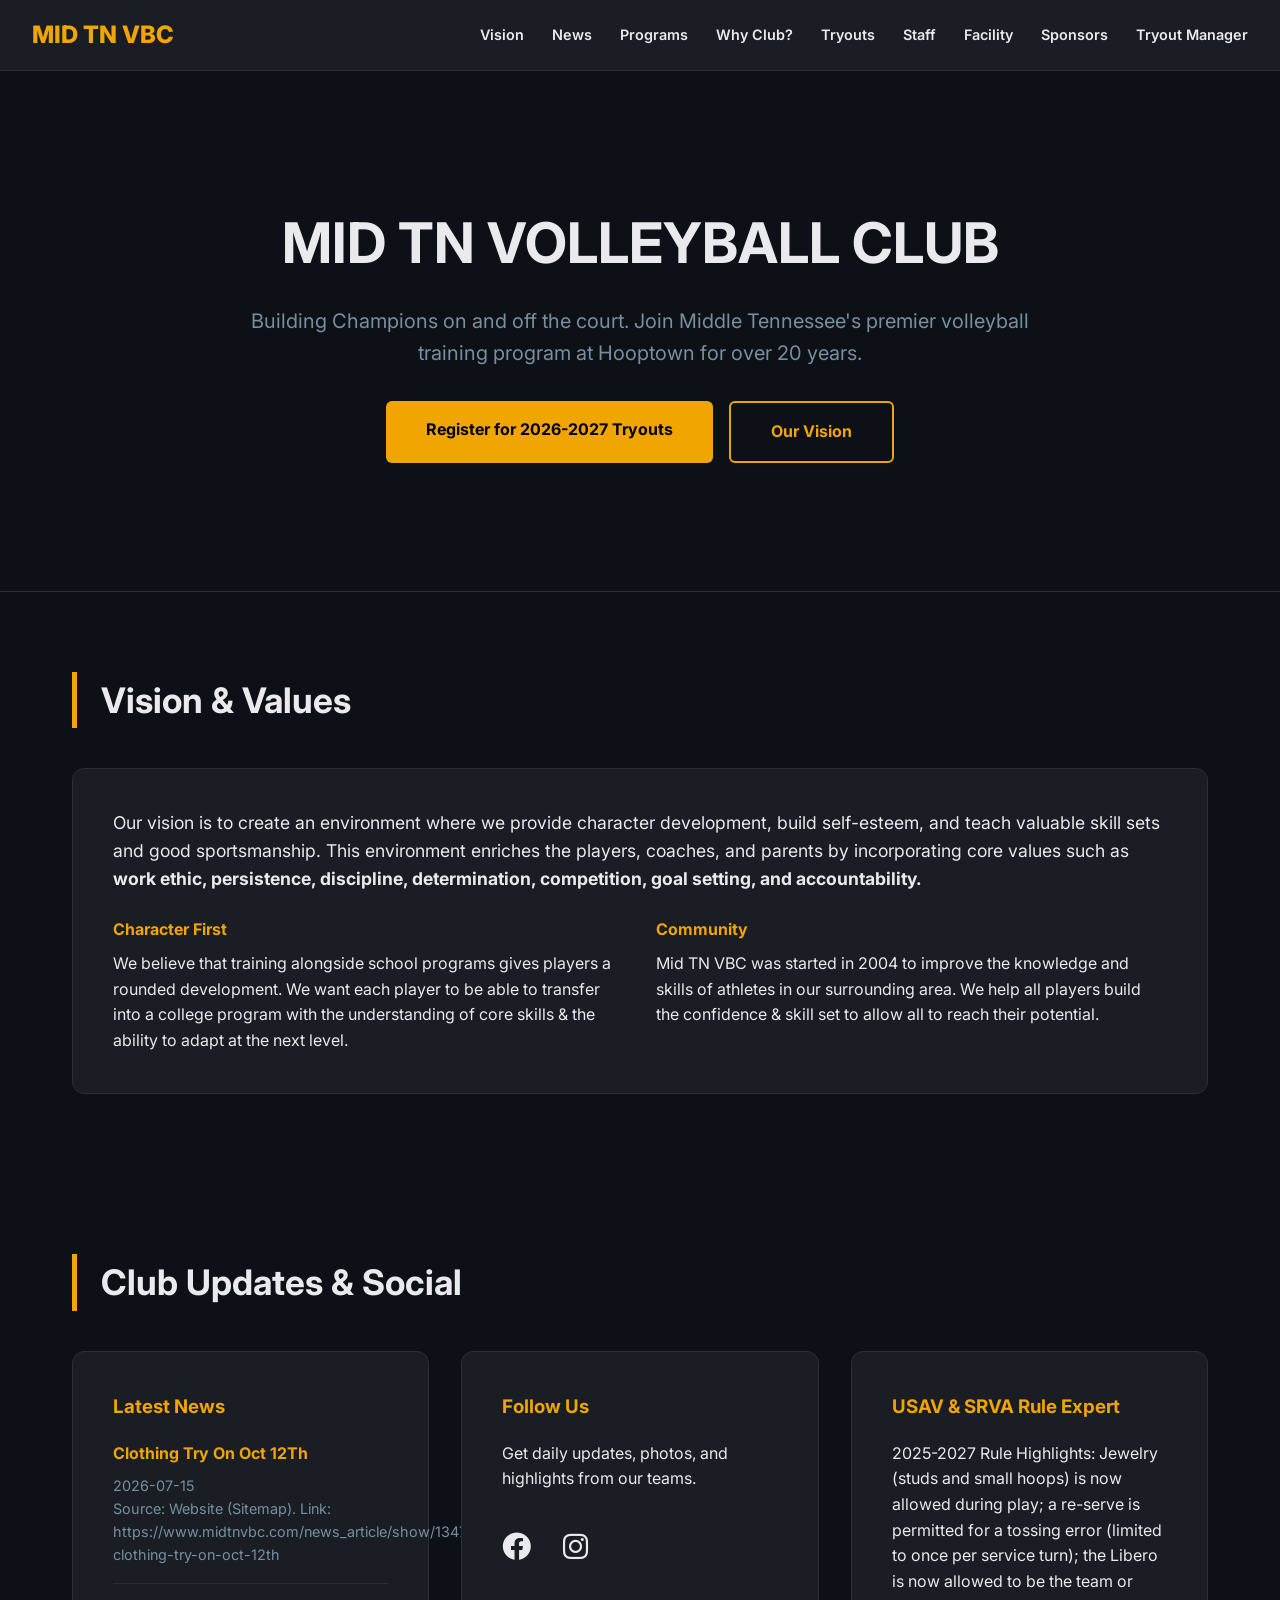
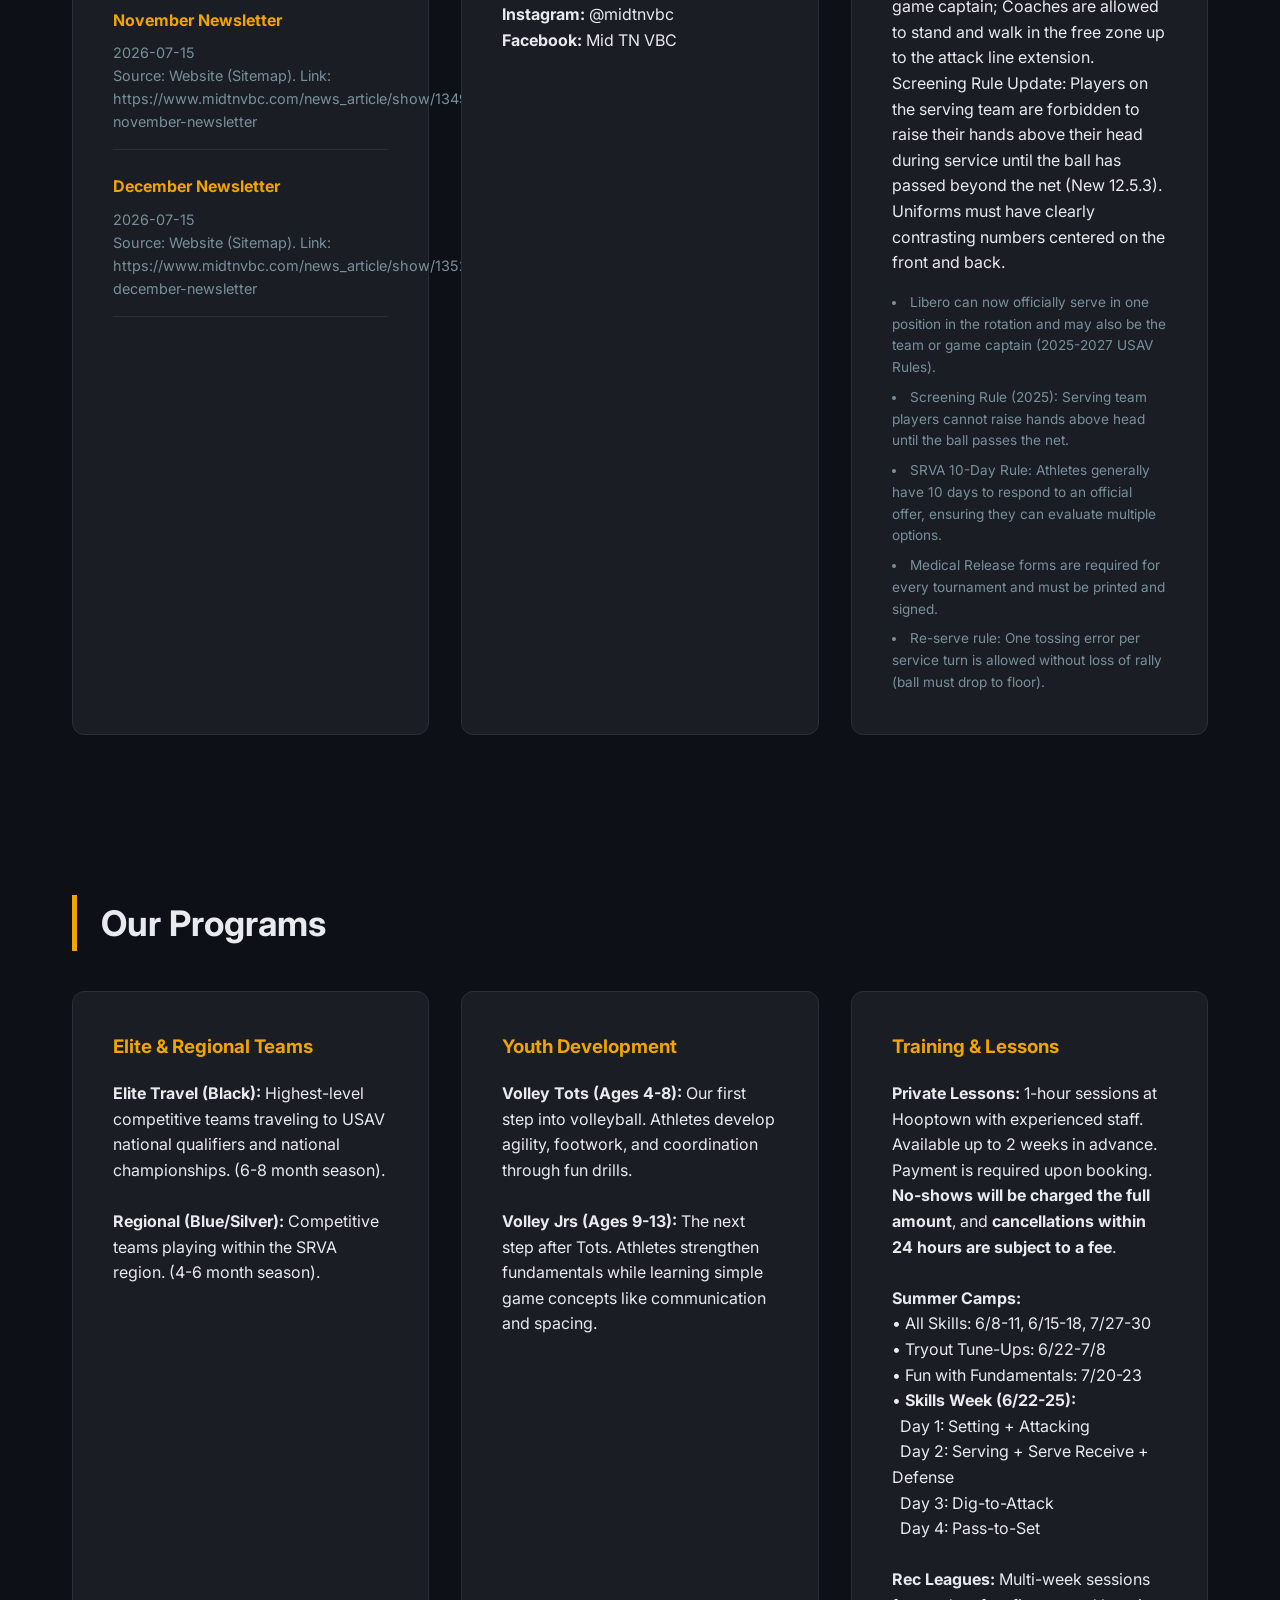
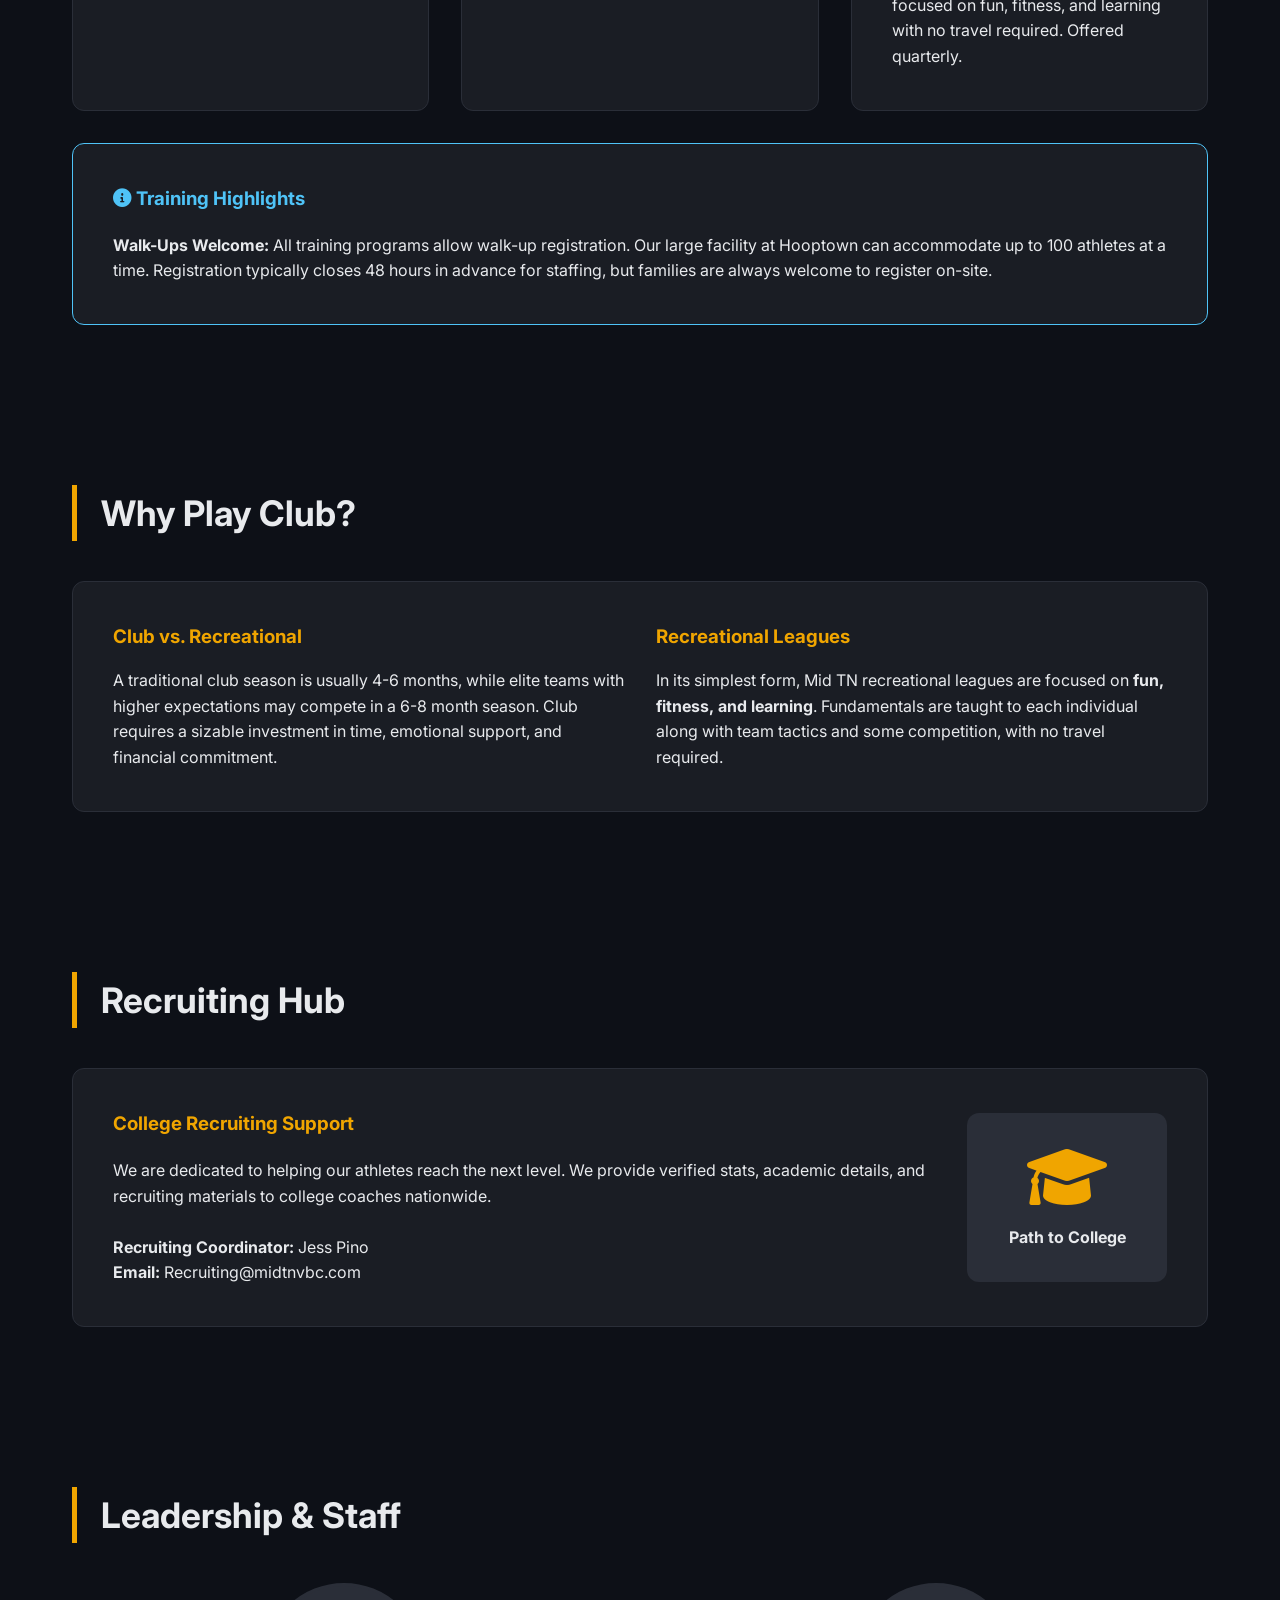
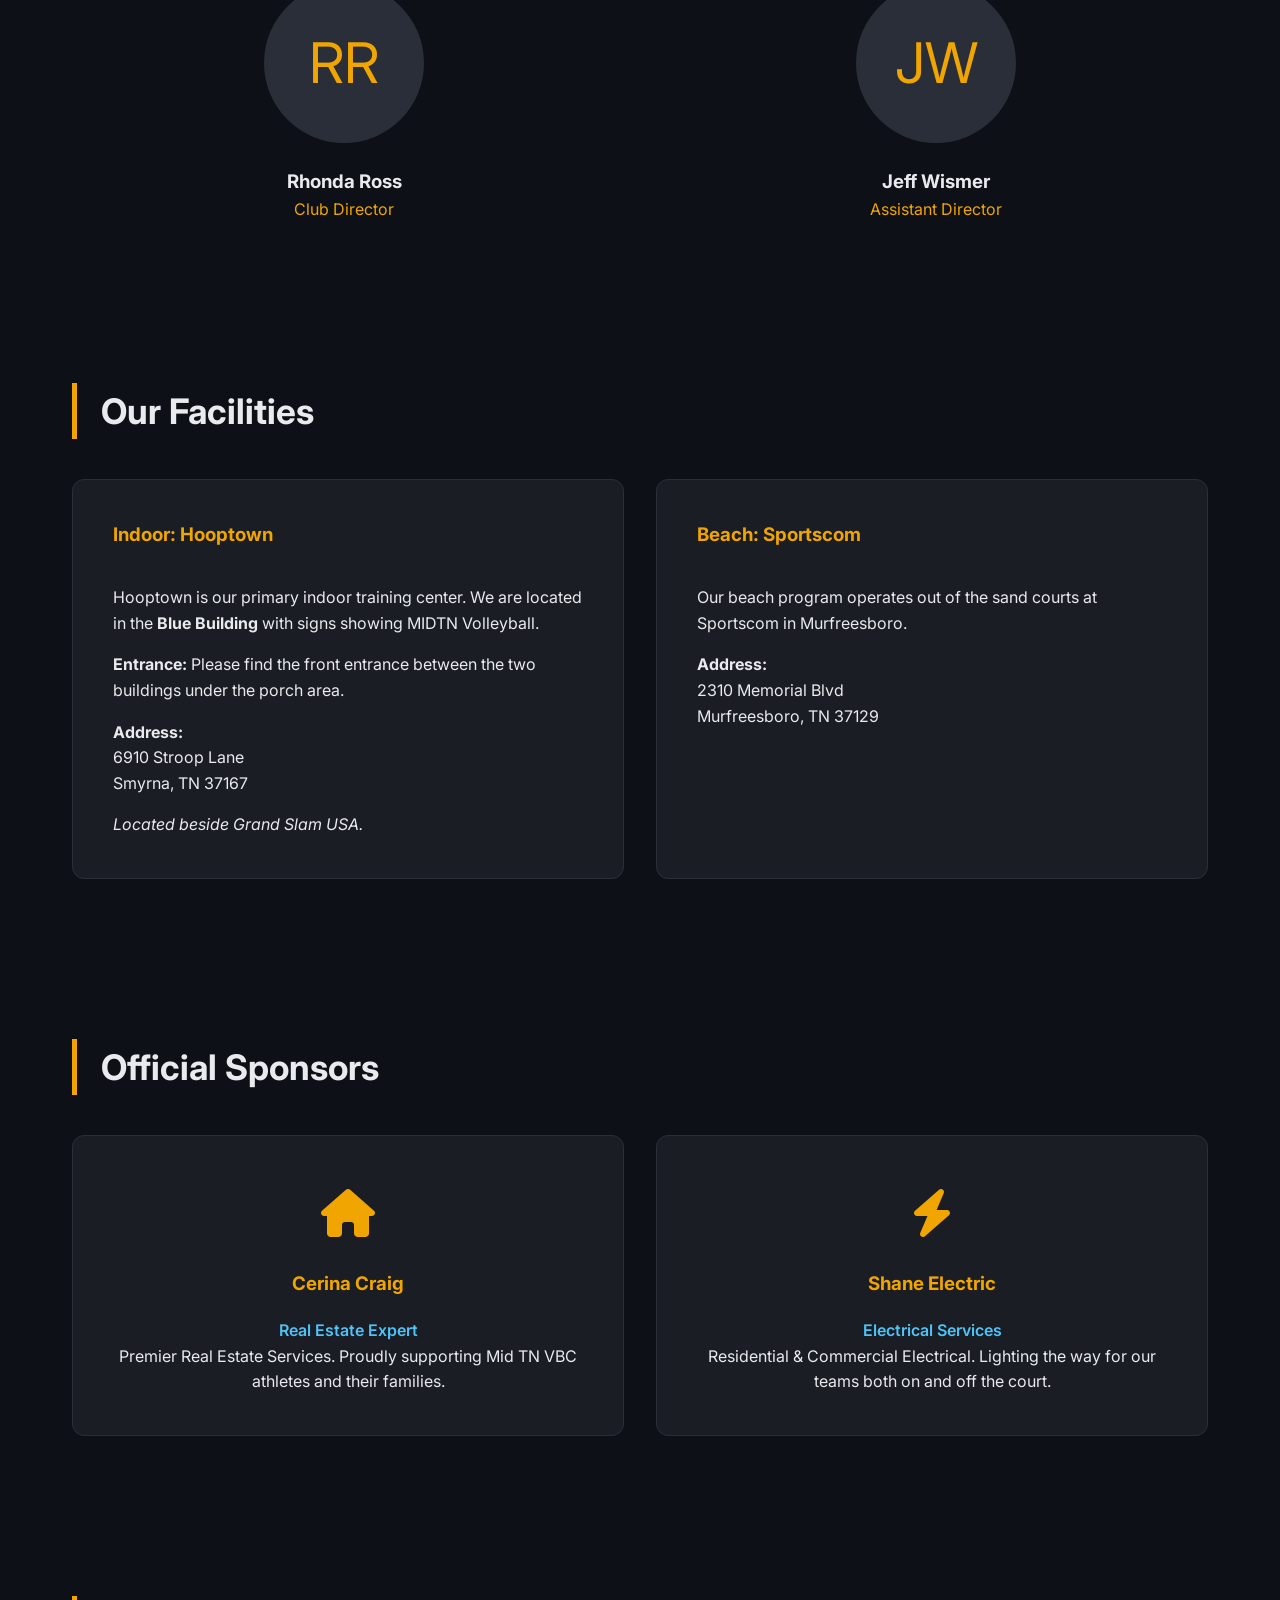
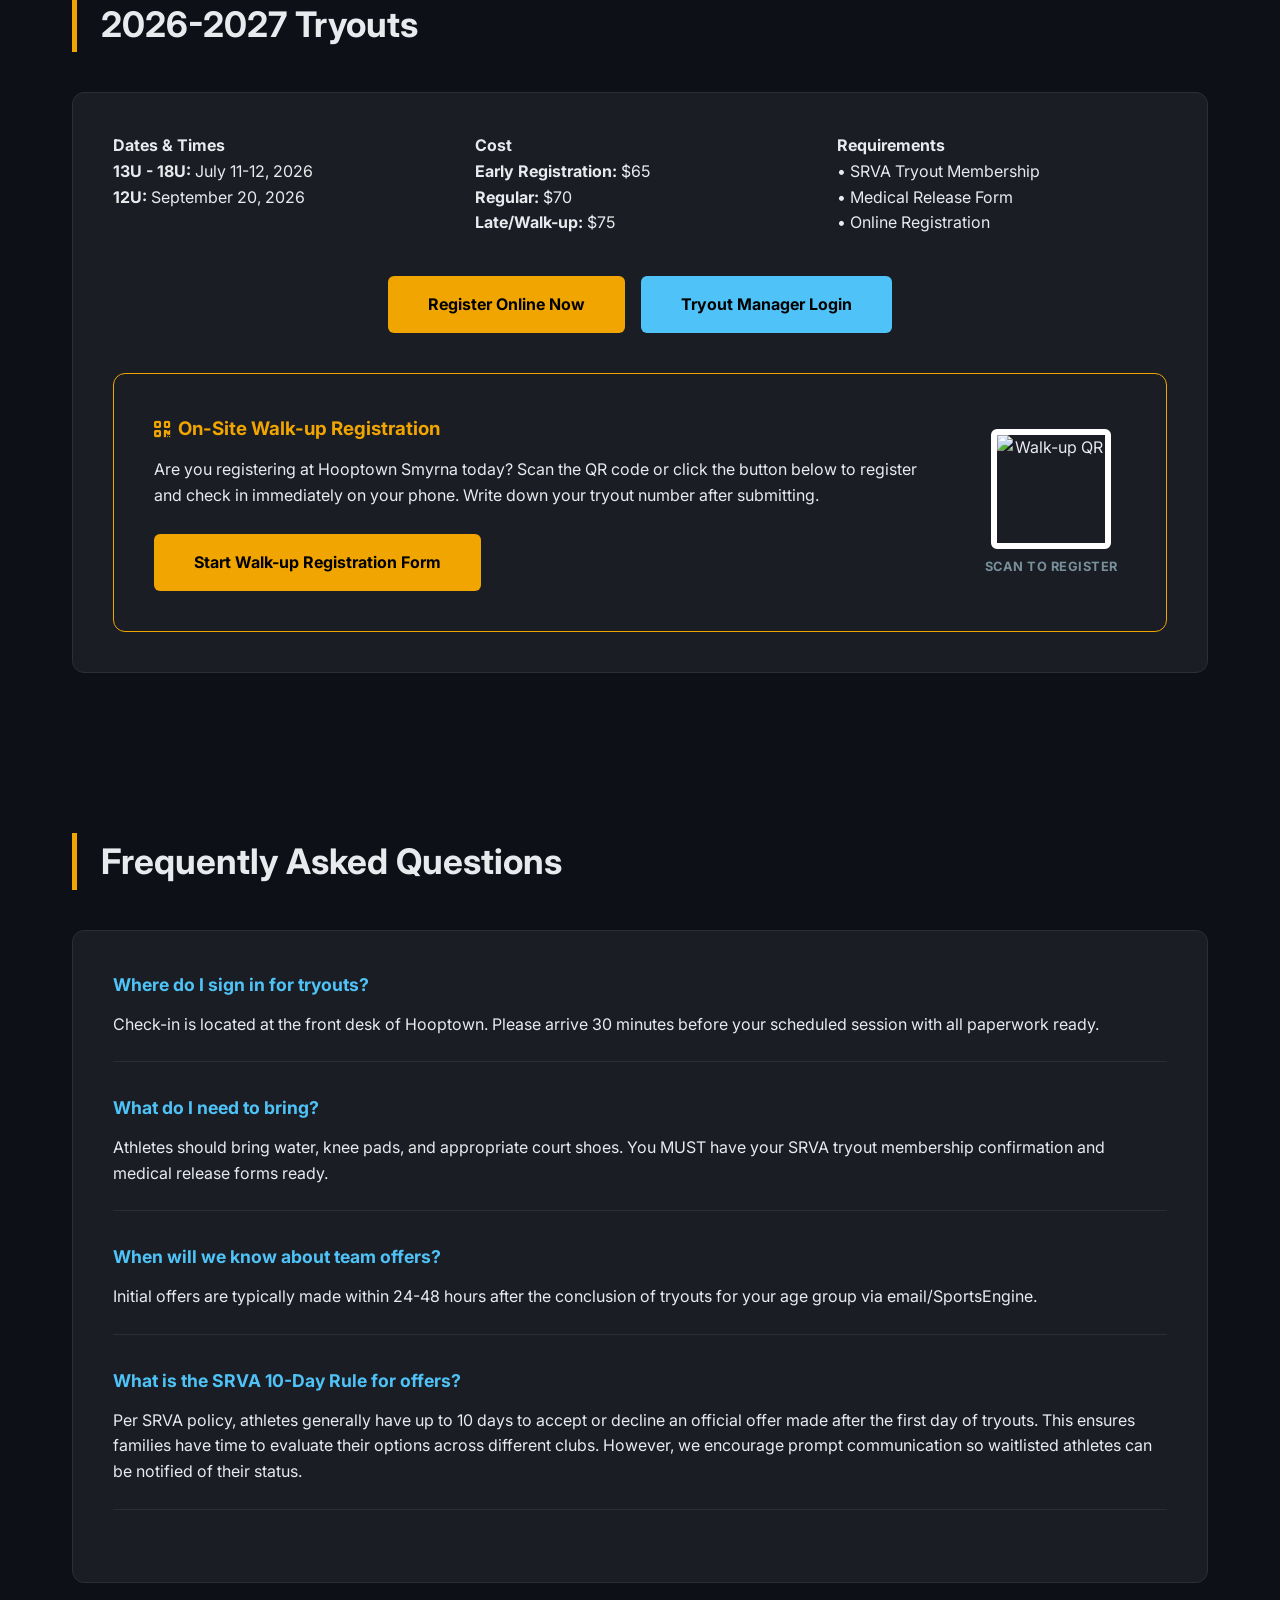
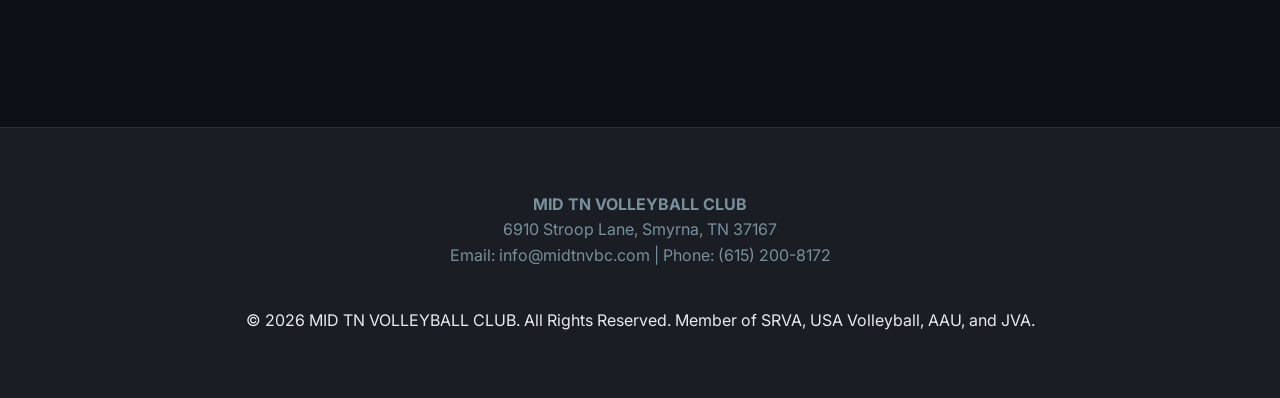
==== commit fc5e2fce: "Create club Home Page and Expert News & Rules Agent - Implemented comprehensive `index.html` featuri" ====
--- a/index.html
+++ b/index.html
@@ -220,10 +220,16 @@
                 <p><strong>Instagram:</strong> @midtnvbc</p>
                 <p><strong>Facebook:</strong> Mid TN VBC</p>
             </div>
-            <div class="card">
-                <h3>USAV & SRVA News</h3>
+            <div class="card" id="rules">
+                <h3>USAV & SRVA Rule Expert</h3>
                 <div id="usav-news-container">
-                    <p>The 2025-2027 USAV Indoor Rulebook is now in effect. All players and coaches must maintain an active SRVA membership.</p>
+                    <p>Loading rules updates...</p>
+                </div>
+                <div style="margin-top: 1rem; font-size: 0.85rem; color: #78909c;">
+                    <ul id="rules-highlights" style="list-style-position: inside; display: flex; flex-direction: column; gap: 0.5rem;">
+                        <li>Libero captaincy & jewelry permitted (2025).</li>
+                        <li>SRVA 10-Day Offer Rule in effect.</li>
+                    </ul>
                 </div>
             </div>
         </div>
@@ -240,26 +246,26 @@
             </div>
             <div class="card">
                 <h3>Youth Development</h3>
-                <p><strong>Volley Tots (Ages 4-8):</strong> Our first step into volleyball, built for beginners. Athletes develop agility, footwork, coordination, and body control through fun, age-appropriate drills that build a strong foundation.</p>
+                <p><strong>Volley Tots (Ages 4-8):</strong> Our first step into volleyball. Athletes develop agility, footwork, and coordination through fun drills.</p>
                 <br>
-                <p><strong>Volley Jrs (Ages 9-13):</strong> The next step after Tots. Athletes strengthen passing, setting, serving, and attacking while learning simple game concepts like spacing, communication, and teamwork through fun gameplay.</p>
+                <p><strong>Volley Jrs (Ages 9-13):</strong> The next step after Tots. Athletes strengthen fundamentals while learning simple game concepts like communication and spacing.</p>
             </div>
             <div class="card">
                 <h3>Training & Lessons</h3>
-                <p><strong>Private Lessons:</strong> 1-hour sessions with experienced staff for all levels, from beginners to college-bound athletes. Available up to 2 weeks in advance. Payment is required upon booking. No-shows will be charged the full amount; cancellations within 24 hours are subject to a fee.</p>
+                <p><strong>Private Lessons:</strong> 1-hour sessions at Hooptown with experienced staff. Available up to 2 weeks in advance. Payment is required upon booking. <strong>No-shows will be charged the full amount</strong>, and <strong>cancellations within 24 hours are subject to a fee</strong>.</p>
                 <br>
                 <p><strong>Summer Camps:</strong>
-                    <br>• <strong>All Skills:</strong> (6/8-11 or 7/27-30) Learn essentials like passing, hitting, and serving through drills and friendly competition.
-                    <br>• <strong>Tryout Tune-Ups:</strong> (6/22, 6/29, 7/6) Sharpen skills and build confidence right before tryouts.
-                    <br>• <strong>Fun with Fundamentals:</strong> (7/20-23) Perfect for beginners; no experience needed!
-                    <br>• <strong>Skills Week (6/22-25):</strong> Focused themes to level up fast:
+                    <br>• All Skills: 6/8-11, 6/15-18, 7/27-30
+                    <br>• Tryout Tune-Ups: 6/22-7/8
+                    <br>• Fun with Fundamentals: 7/20-23
+                    <br>• <strong>Skills Week (6/22-25):</strong>
                         <br>&nbsp;&nbsp;Day 1: Setting + Attacking
                         <br>&nbsp;&nbsp;Day 2: Serving + Serve Receive + Defense
                         <br>&nbsp;&nbsp;Day 3: Dig-to-Attack
                         <br>&nbsp;&nbsp;Day 4: Pass-to-Set
                 </p>
                 <br>
-                <p><strong>Rec Leagues:</strong> Multi-week sessions focused on fun, fitness, and learning with no travel required. Consistent practice times with experienced Mid TN coaches. Offered quarterly.</p>
+                <p><strong>Rec Leagues:</strong> Multi-week sessions focused on fun, fitness, and learning with no travel required. Offered quarterly.</p>
             </div>
         </div>
         <div class="card" style="margin-top: 2rem; border-color: var(--secondary-color);">
@@ -412,6 +418,10 @@
             <div class="faq-item">
                 <h4>When will we know about team offers?</h4>
                 <p>Initial offers are typically made within 24-48 hours after the conclusion of tryouts for your age group via email/SportsEngine.</p>
+            </div>
+            <div class="faq-item">
+                <h4>What is the SRVA 10-Day Rule for offers?</h4>
+                <p>Per SRVA policy, athletes generally have up to 10 days to accept or decline an official offer made after the first day of tryouts. This ensures families have time to evaluate their options across different clubs. However, we encourage prompt communication so waitlisted athletes can be notified of their status.</p>
             </div>
         </div>
     </section>
@@ -452,8 +462,19 @@
                 }
 
                 const usavContainer = document.getElementById('usav-news-container');
-                if (data.rules_and_regulations && data.rules_and_regulations.usa_volleyball) {
-                    usavContainer.innerHTML = `<p>${data.rules_and_regulations.usa_volleyball.expert_note}</p>`;
+                if (data.rules_and_regulations) {
+                    if (data.rules_and_regulations.usa_volleyball) {
+                        usavContainer.innerHTML = `<p>${data.rules_and_regulations.usa_volleyball.expert_note}</p>`;
+                    }
+                    if (data.rules_and_regulations.highlights) {
+                        const hlContainer = document.getElementById('rules-highlights');
+                        hlContainer.innerHTML = '';
+                        data.rules_and_regulations.highlights.forEach(hl => {
+                            const li = document.createElement('li');
+                            li.textContent = hl;
+                            hlContainer.appendChild(li);
+                        });
+                    }
                 }
             })
             .catch(err => console.error('Error loading news:', err));
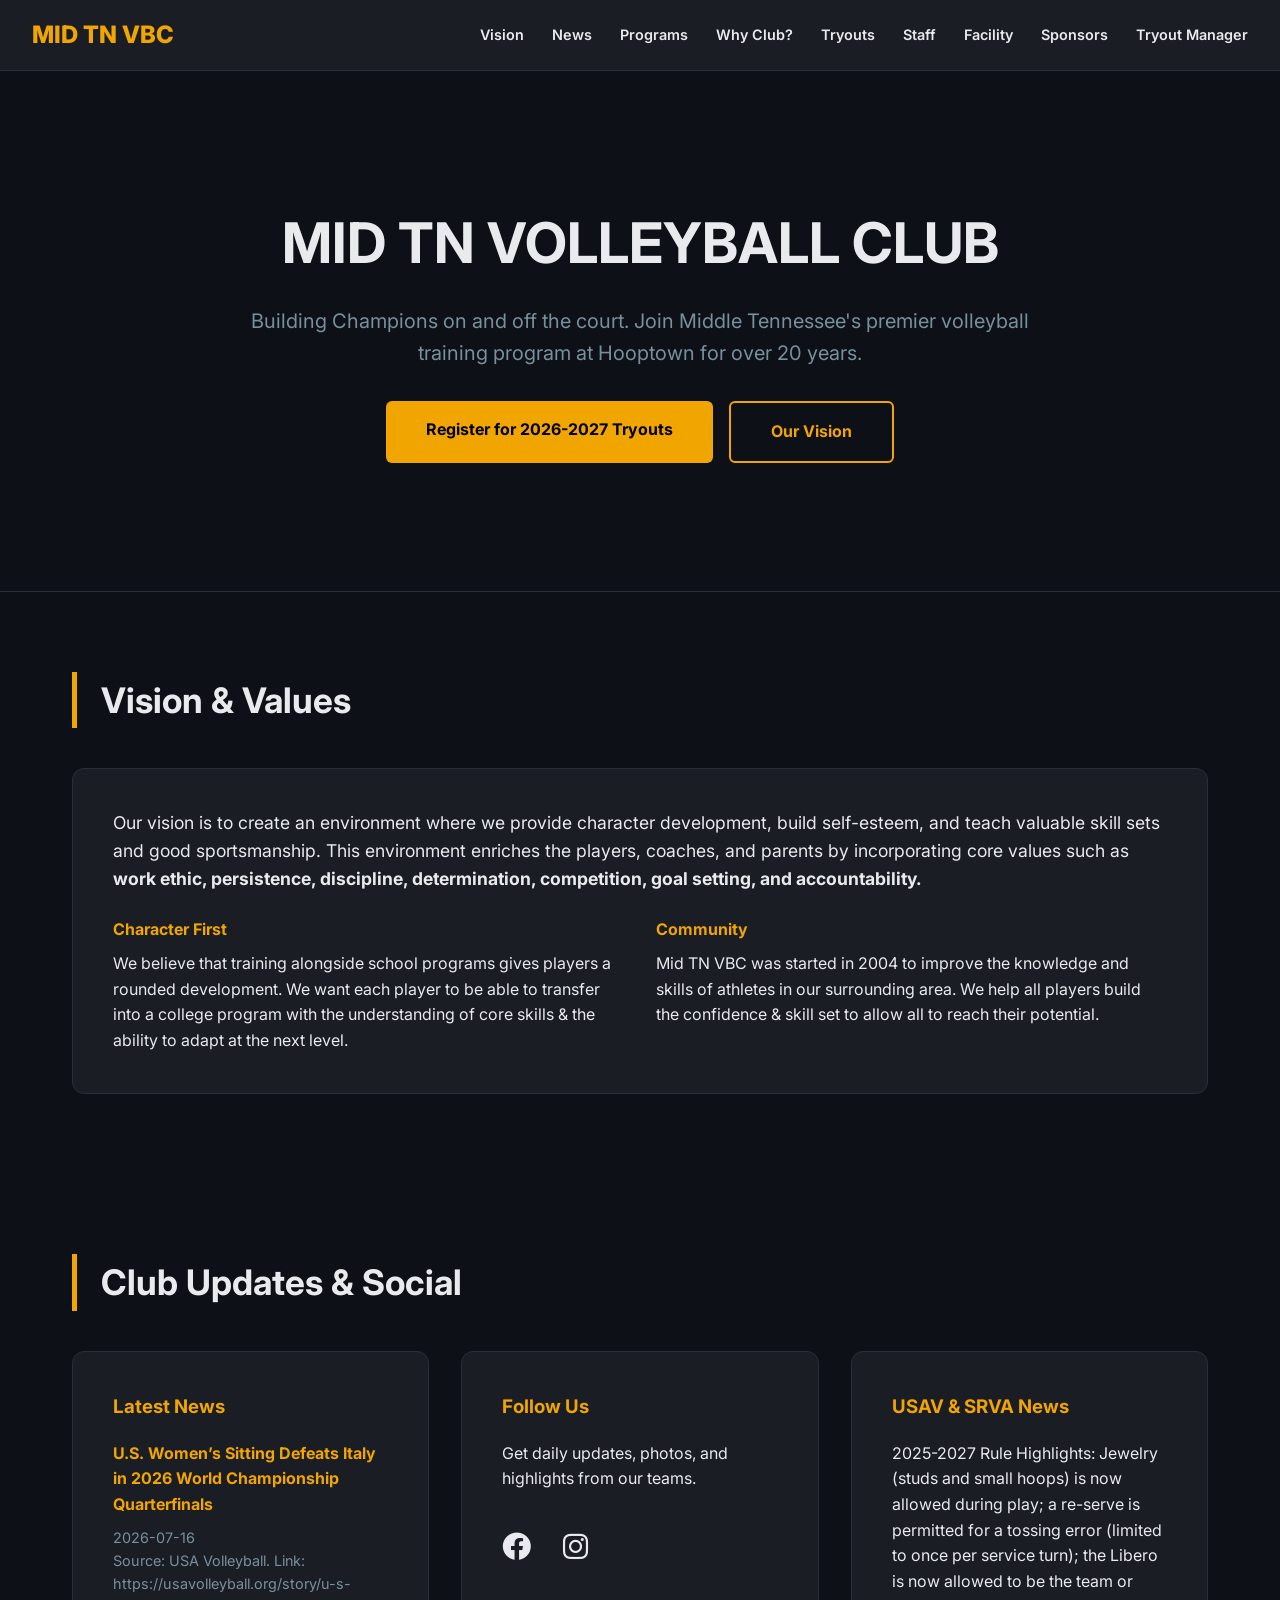
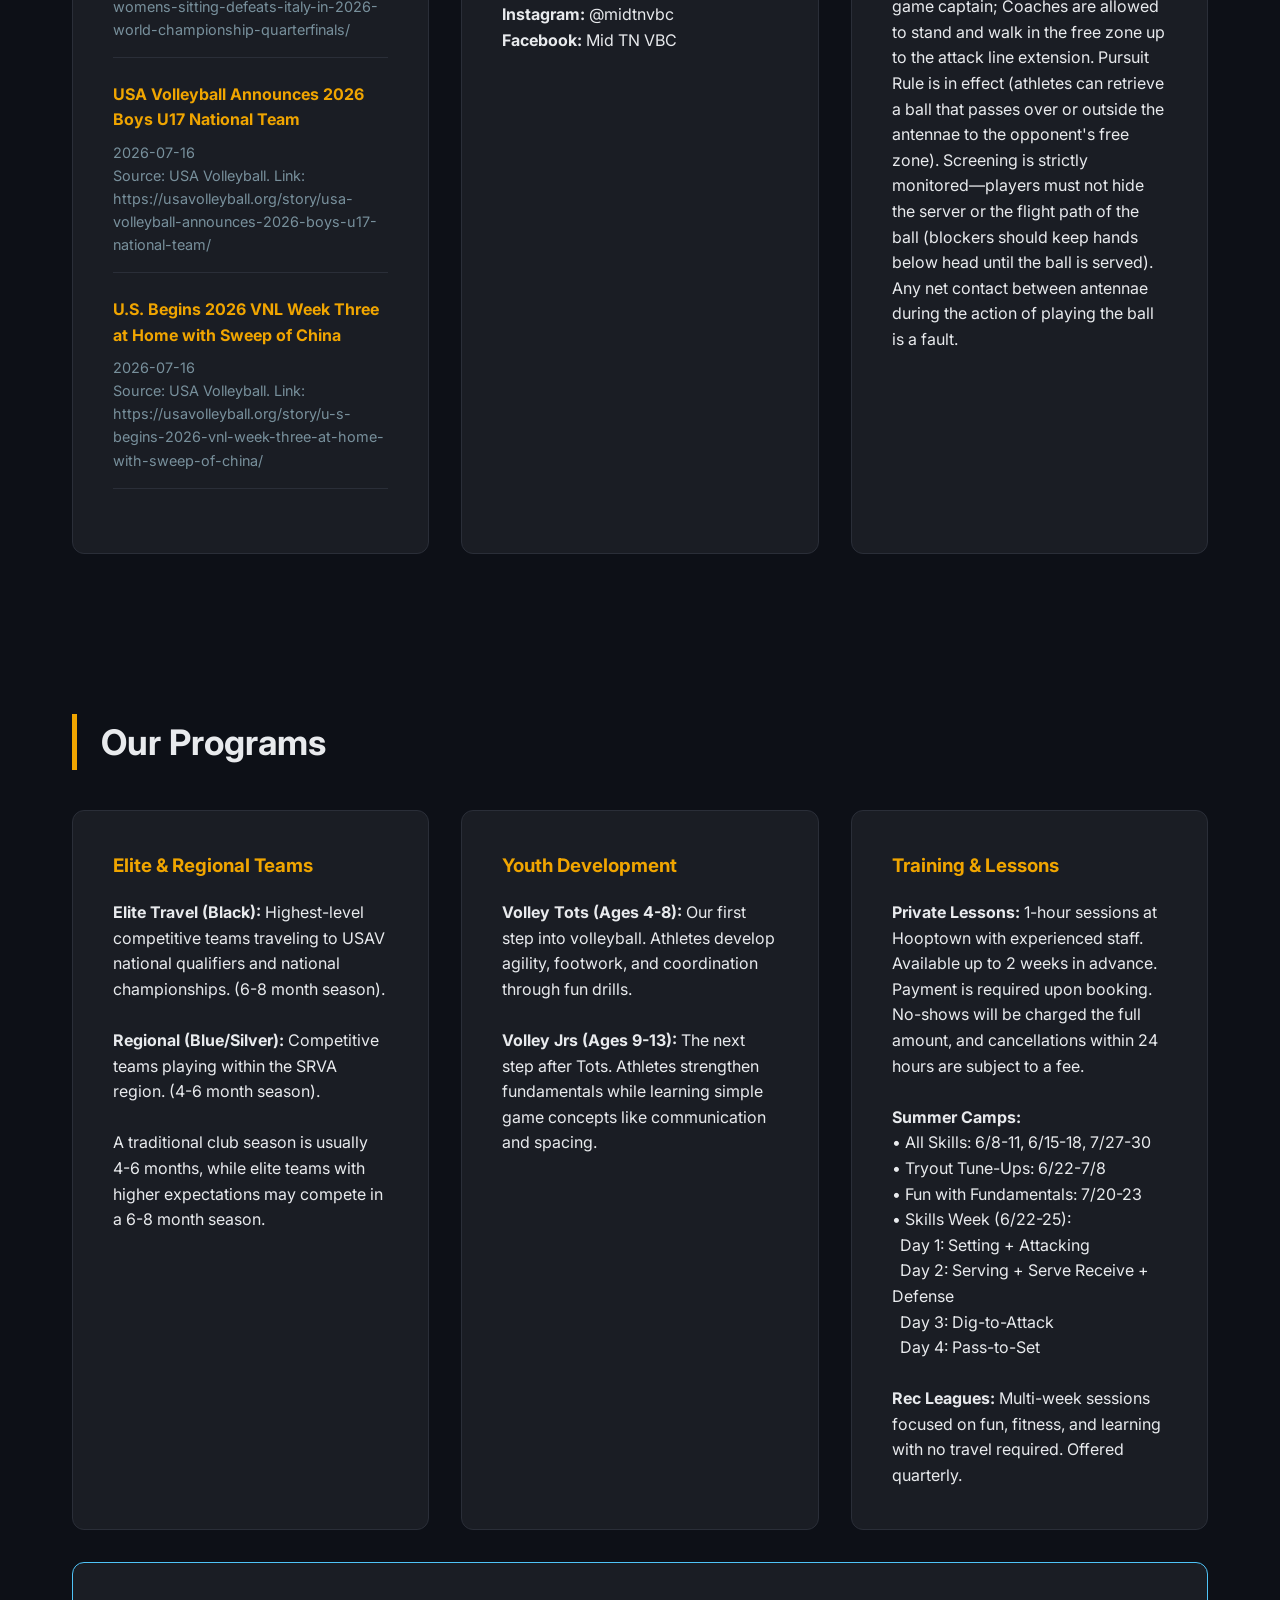
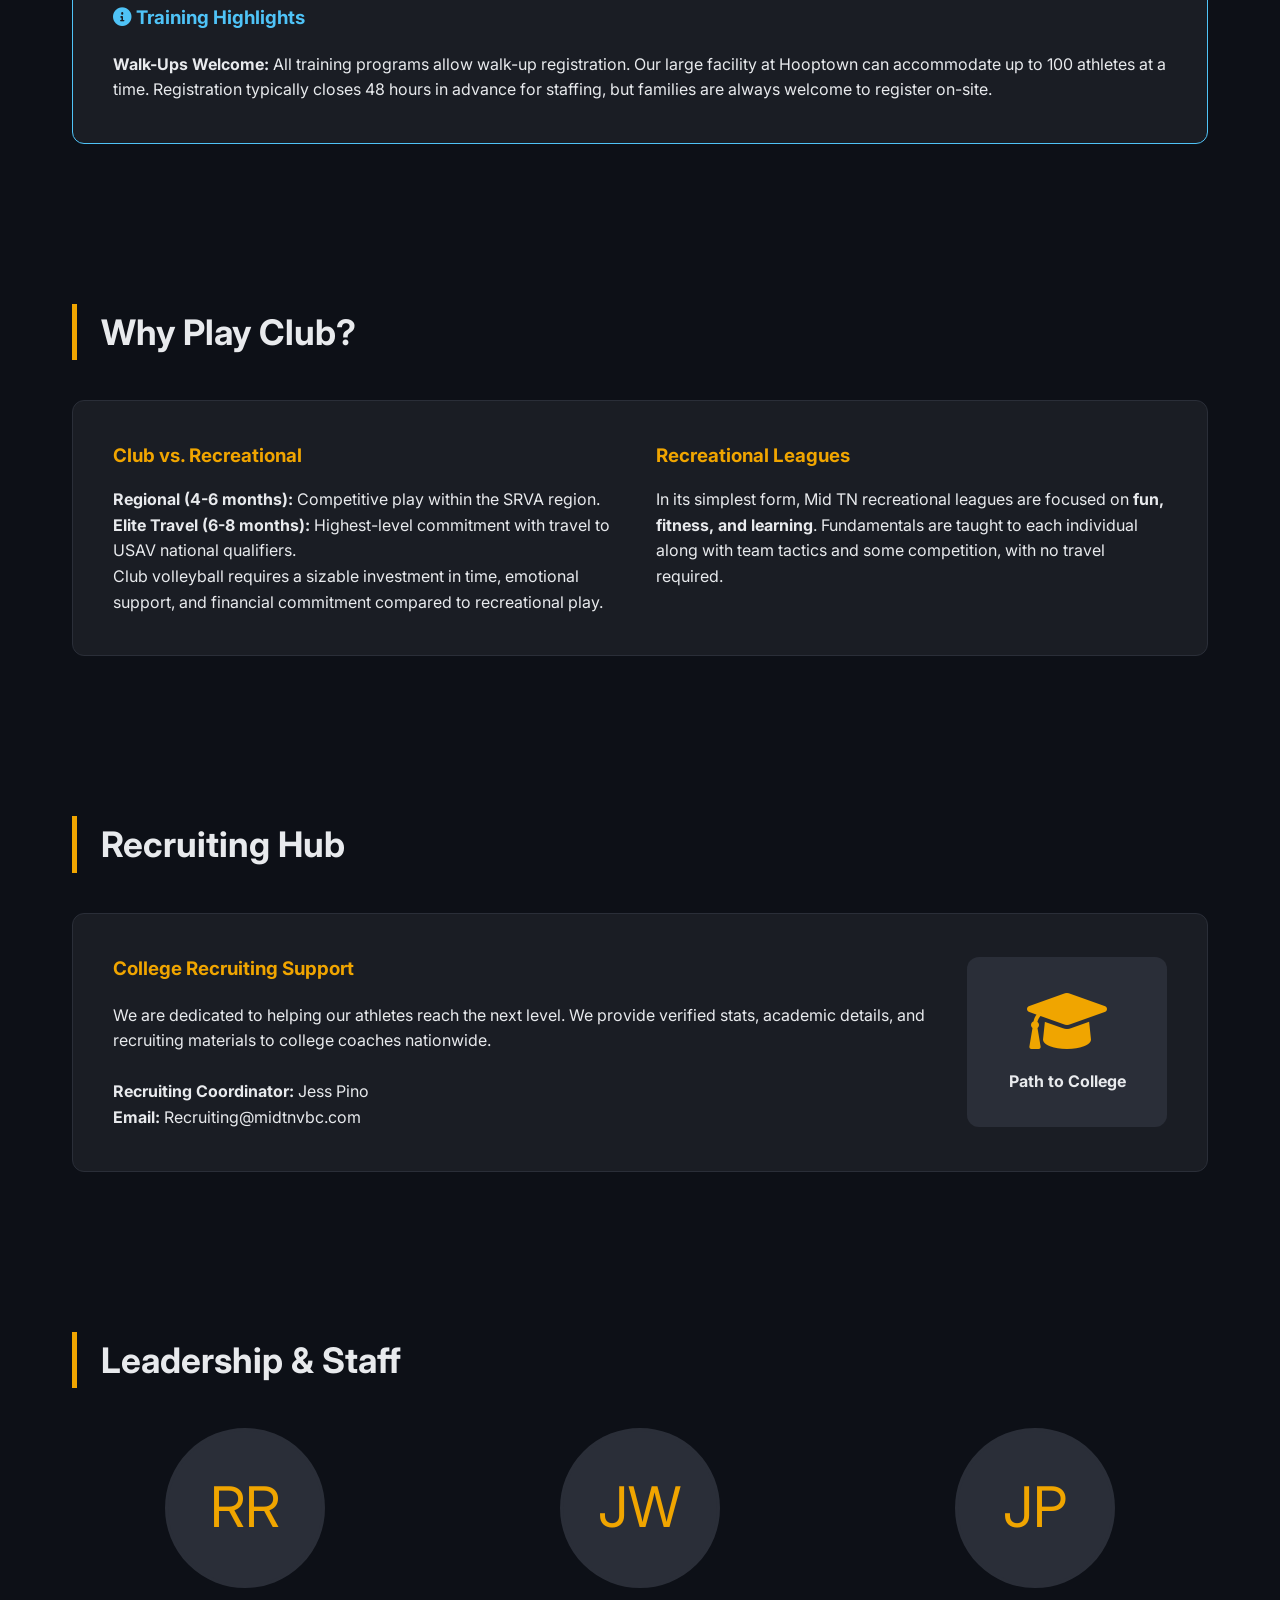
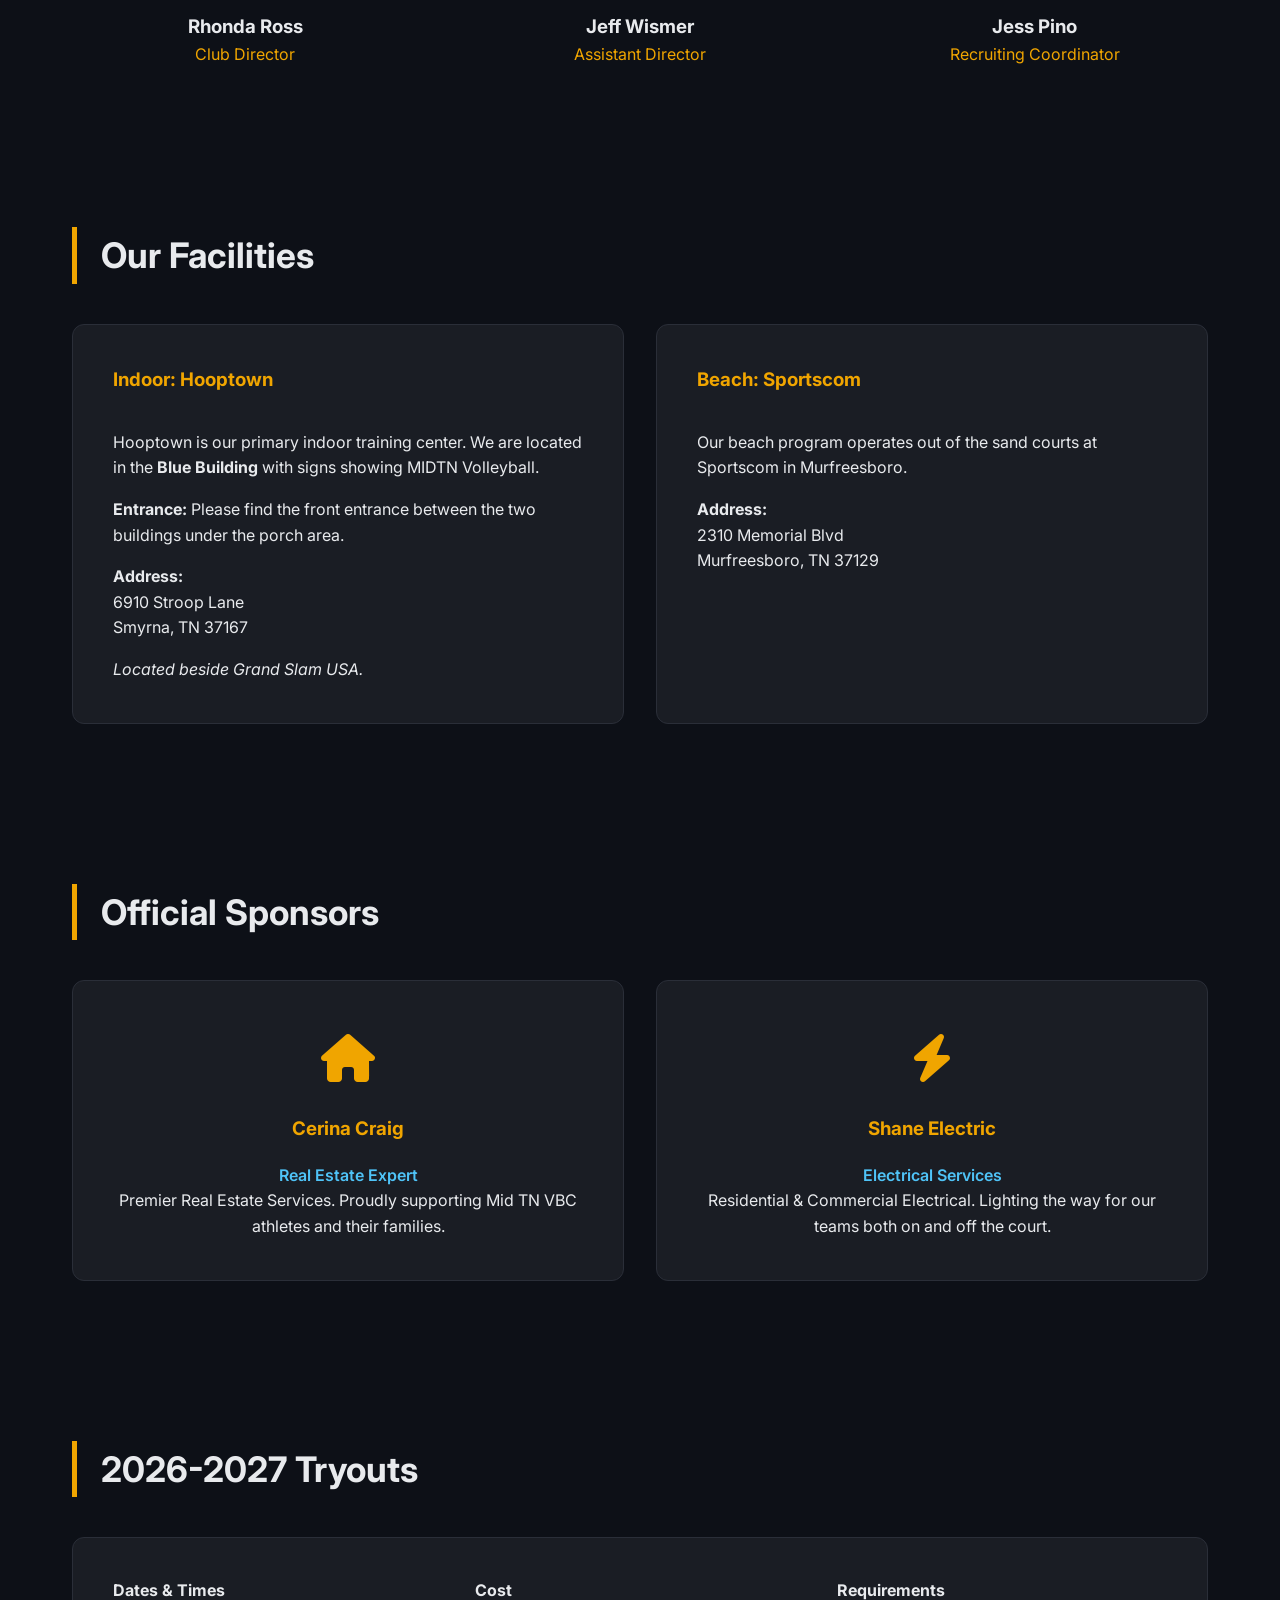
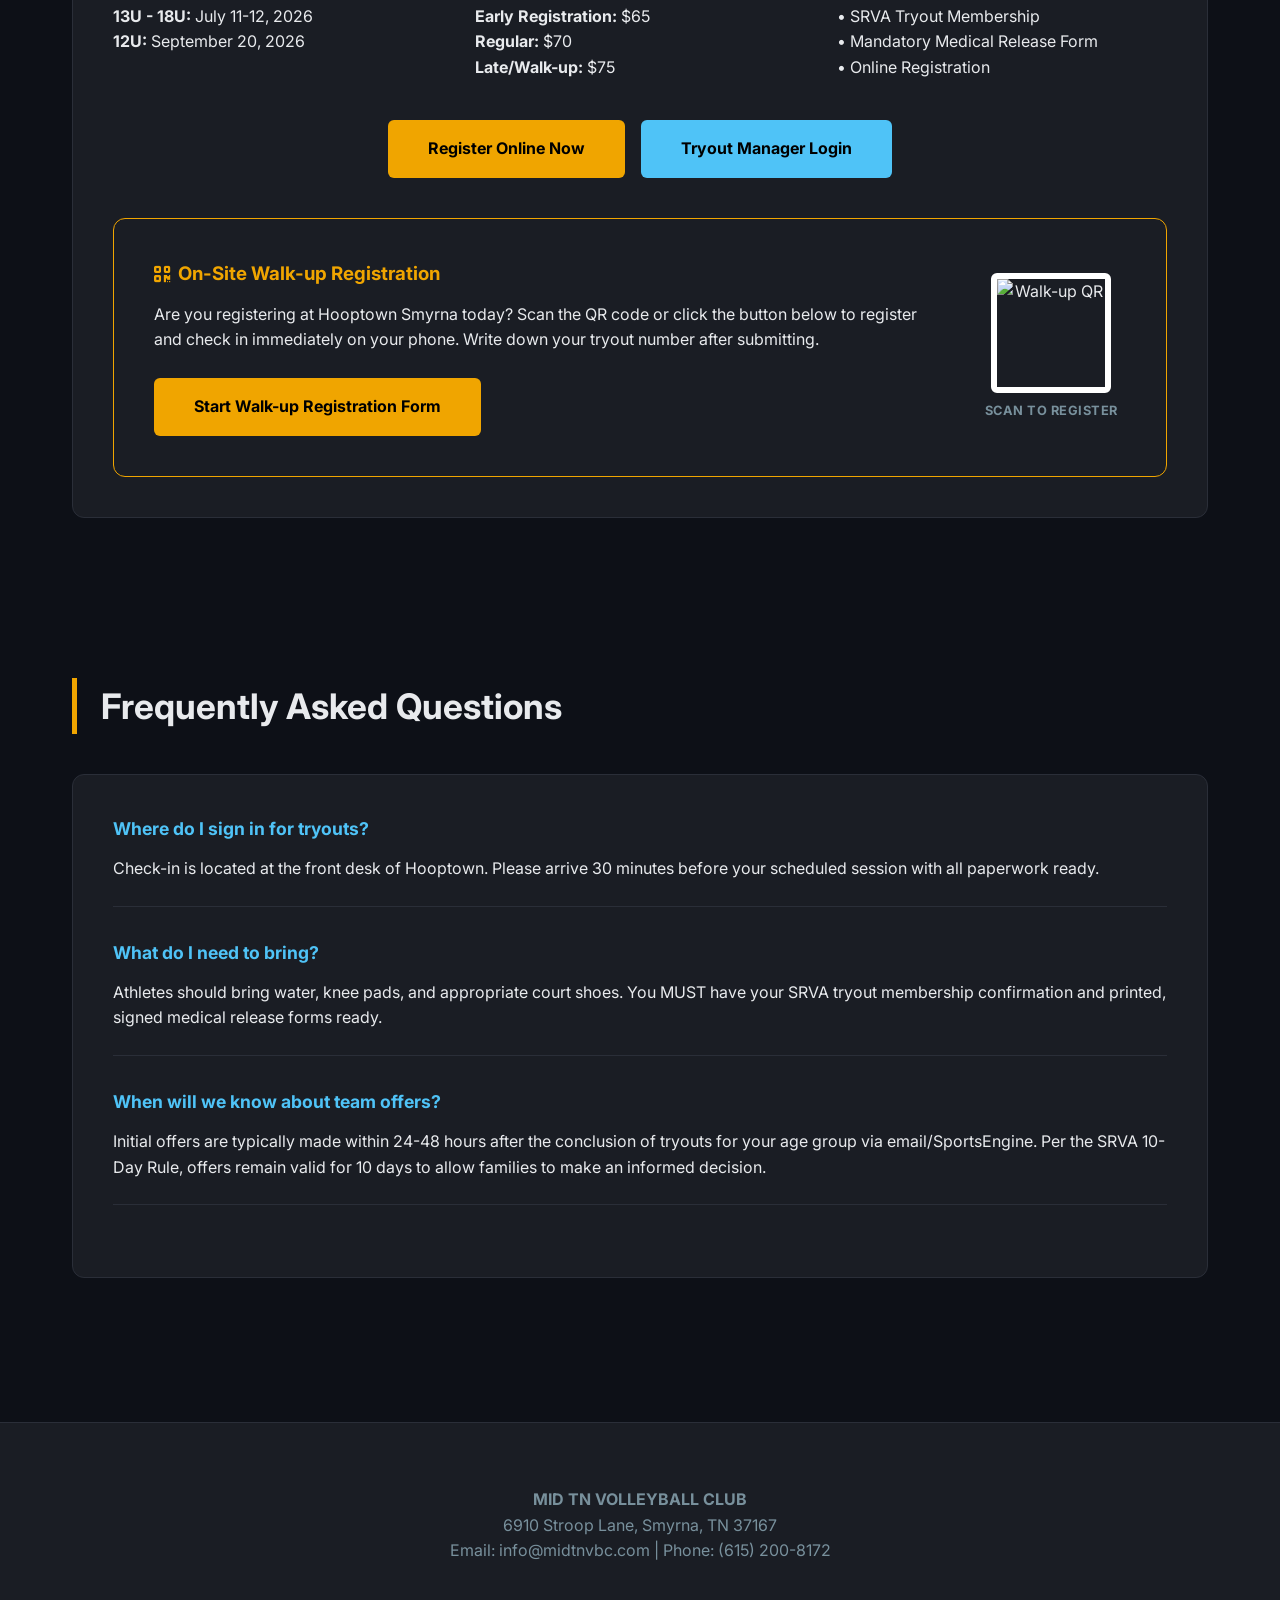
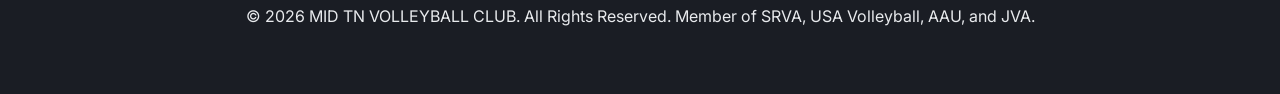
==== commit 330b98ce: "feat: update club home page, expert agent rules, and chatbot logic - Refined `index.html` with detai" ====
--- a/index.html
+++ b/index.html
@@ -220,16 +220,10 @@
                 <p><strong>Instagram:</strong> @midtnvbc</p>
                 <p><strong>Facebook:</strong> Mid TN VBC</p>
             </div>
-            <div class="card" id="rules">
-                <h3>USAV & SRVA Rule Expert</h3>
+            <div class="card">
+                <h3>USAV & SRVA News</h3>
                 <div id="usav-news-container">
-                    <p>Loading rules updates...</p>
-                </div>
-                <div style="margin-top: 1rem; font-size: 0.85rem; color: #78909c;">
-                    <ul id="rules-highlights" style="list-style-position: inside; display: flex; flex-direction: column; gap: 0.5rem;">
-                        <li>Libero captaincy & jewelry permitted (2025).</li>
-                        <li>SRVA 10-Day Offer Rule in effect.</li>
-                    </ul>
+                    <p>The 2025-2027 USAV Indoor Rulebook is now in effect. All players and coaches must maintain an active SRVA membership.</p>
                 </div>
             </div>
         </div>
@@ -243,6 +237,8 @@
                 <p><strong>Elite Travel (Black):</strong> Highest-level competitive teams traveling to USAV national qualifiers and national championships. (6-8 month season).</p>
                 <br>
                 <p><strong>Regional (Blue/Silver):</strong> Competitive teams playing within the SRVA region. (4-6 month season).</p>
+                <br>
+                <p>A traditional club season is usually 4-6 months, while elite teams with higher expectations may compete in a 6-8 month season.</p>
             </div>
             <div class="card">
                 <h3>Youth Development</h3>
@@ -252,13 +248,13 @@
             </div>
             <div class="card">
                 <h3>Training & Lessons</h3>
-                <p><strong>Private Lessons:</strong> 1-hour sessions at Hooptown with experienced staff. Available up to 2 weeks in advance. Payment is required upon booking. <strong>No-shows will be charged the full amount</strong>, and <strong>cancellations within 24 hours are subject to a fee</strong>.</p>
+                <p><strong>Private Lessons:</strong> 1-hour sessions at Hooptown with experienced staff. Available up to 2 weeks in advance. Payment is required upon booking. No-shows will be charged the full amount, and cancellations within 24 hours are subject to a fee.</p>
                 <br>
                 <p><strong>Summer Camps:</strong>
                     <br>• All Skills: 6/8-11, 6/15-18, 7/27-30
                     <br>• Tryout Tune-Ups: 6/22-7/8
                     <br>• Fun with Fundamentals: 7/20-23
-                    <br>• <strong>Skills Week (6/22-25):</strong>
+                    <br>• Skills Week (6/22-25):
                         <br>&nbsp;&nbsp;Day 1: Setting + Attacking
                         <br>&nbsp;&nbsp;Day 2: Serving + Serve Receive + Defense
                         <br>&nbsp;&nbsp;Day 3: Dig-to-Attack
@@ -280,7 +276,9 @@
             <div class="grid">
                 <div>
                     <h3 style="margin-bottom: 1rem;">Club vs. Recreational</h3>
-                    <p>A traditional club season is usually 4-6 months, while elite teams with higher expectations may compete in a 6-8 month season. Club requires a sizable investment in time, emotional support, and financial commitment.</p>
+                    <p><strong>Regional (4-6 months):</strong> Competitive play within the SRVA region.</p>
+                    <p><strong>Elite Travel (6-8 months):</strong> Highest-level commitment with travel to USAV national qualifiers.</p>
+                    <p>Club volleyball requires a sizable investment in time, emotional support, and financial commitment compared to recreational play.</p>
                 </div>
                 <div>
                     <h3 style="margin-bottom: 1rem;">Recreational Leagues</h3>
@@ -319,6 +317,11 @@
                 <div class="avatar">JW</div>
                 <h3>Jeff Wismer</h3>
                 <p style="color: var(--primary-color);">Assistant Director</p>
+            </div>
+            <div class="staff-card">
+                <div class="avatar">JP</div>
+                <h3>Jess Pino</h3>
+                <p style="color: var(--primary-color);">Recruiting Coordinator</p>
             </div>
         </div>
     </section>
@@ -377,7 +380,7 @@
                 <div>
                     <h4>Requirements</h4>
                     <p>• SRVA Tryout Membership</p>
-                    <p>• Medical Release Form</p>
+                    <p>• Mandatory Medical Release Form</p>
                     <p>• Online Registration</p>
                 </div>
             </div>
@@ -413,15 +416,11 @@
             </div>
             <div class="faq-item">
                 <h4>What do I need to bring?</h4>
-                <p>Athletes should bring water, knee pads, and appropriate court shoes. You MUST have your SRVA tryout membership confirmation and medical release forms ready.</p>
+                <p>Athletes should bring water, knee pads, and appropriate court shoes. You MUST have your SRVA tryout membership confirmation and printed, signed medical release forms ready.</p>
             </div>
             <div class="faq-item">
                 <h4>When will we know about team offers?</h4>
-                <p>Initial offers are typically made within 24-48 hours after the conclusion of tryouts for your age group via email/SportsEngine.</p>
-            </div>
-            <div class="faq-item">
-                <h4>What is the SRVA 10-Day Rule for offers?</h4>
-                <p>Per SRVA policy, athletes generally have up to 10 days to accept or decline an official offer made after the first day of tryouts. This ensures families have time to evaluate their options across different clubs. However, we encourage prompt communication so waitlisted athletes can be notified of their status.</p>
+                <p>Initial offers are typically made within 24-48 hours after the conclusion of tryouts for your age group via email/SportsEngine. Per the SRVA 10-Day Rule, offers remain valid for 10 days to allow families to make an informed decision.</p>
             </div>
         </div>
     </section>
@@ -462,19 +461,8 @@
                 }
 
                 const usavContainer = document.getElementById('usav-news-container');
-                if (data.rules_and_regulations) {
-                    if (data.rules_and_regulations.usa_volleyball) {
-                        usavContainer.innerHTML = `<p>${data.rules_and_regulations.usa_volleyball.expert_note}</p>`;
-                    }
-                    if (data.rules_and_regulations.highlights) {
-                        const hlContainer = document.getElementById('rules-highlights');
-                        hlContainer.innerHTML = '';
-                        data.rules_and_regulations.highlights.forEach(hl => {
-                            const li = document.createElement('li');
-                            li.textContent = hl;
-                            hlContainer.appendChild(li);
-                        });
-                    }
+                if (data.rules_and_regulations && data.rules_and_regulations.usa_volleyball) {
+                    usavContainer.innerHTML = `<p>${data.rules_and_regulations.usa_volleyball.expert_note}</p>`;
                 }
             })
             .catch(err => console.error('Error loading news:', err));
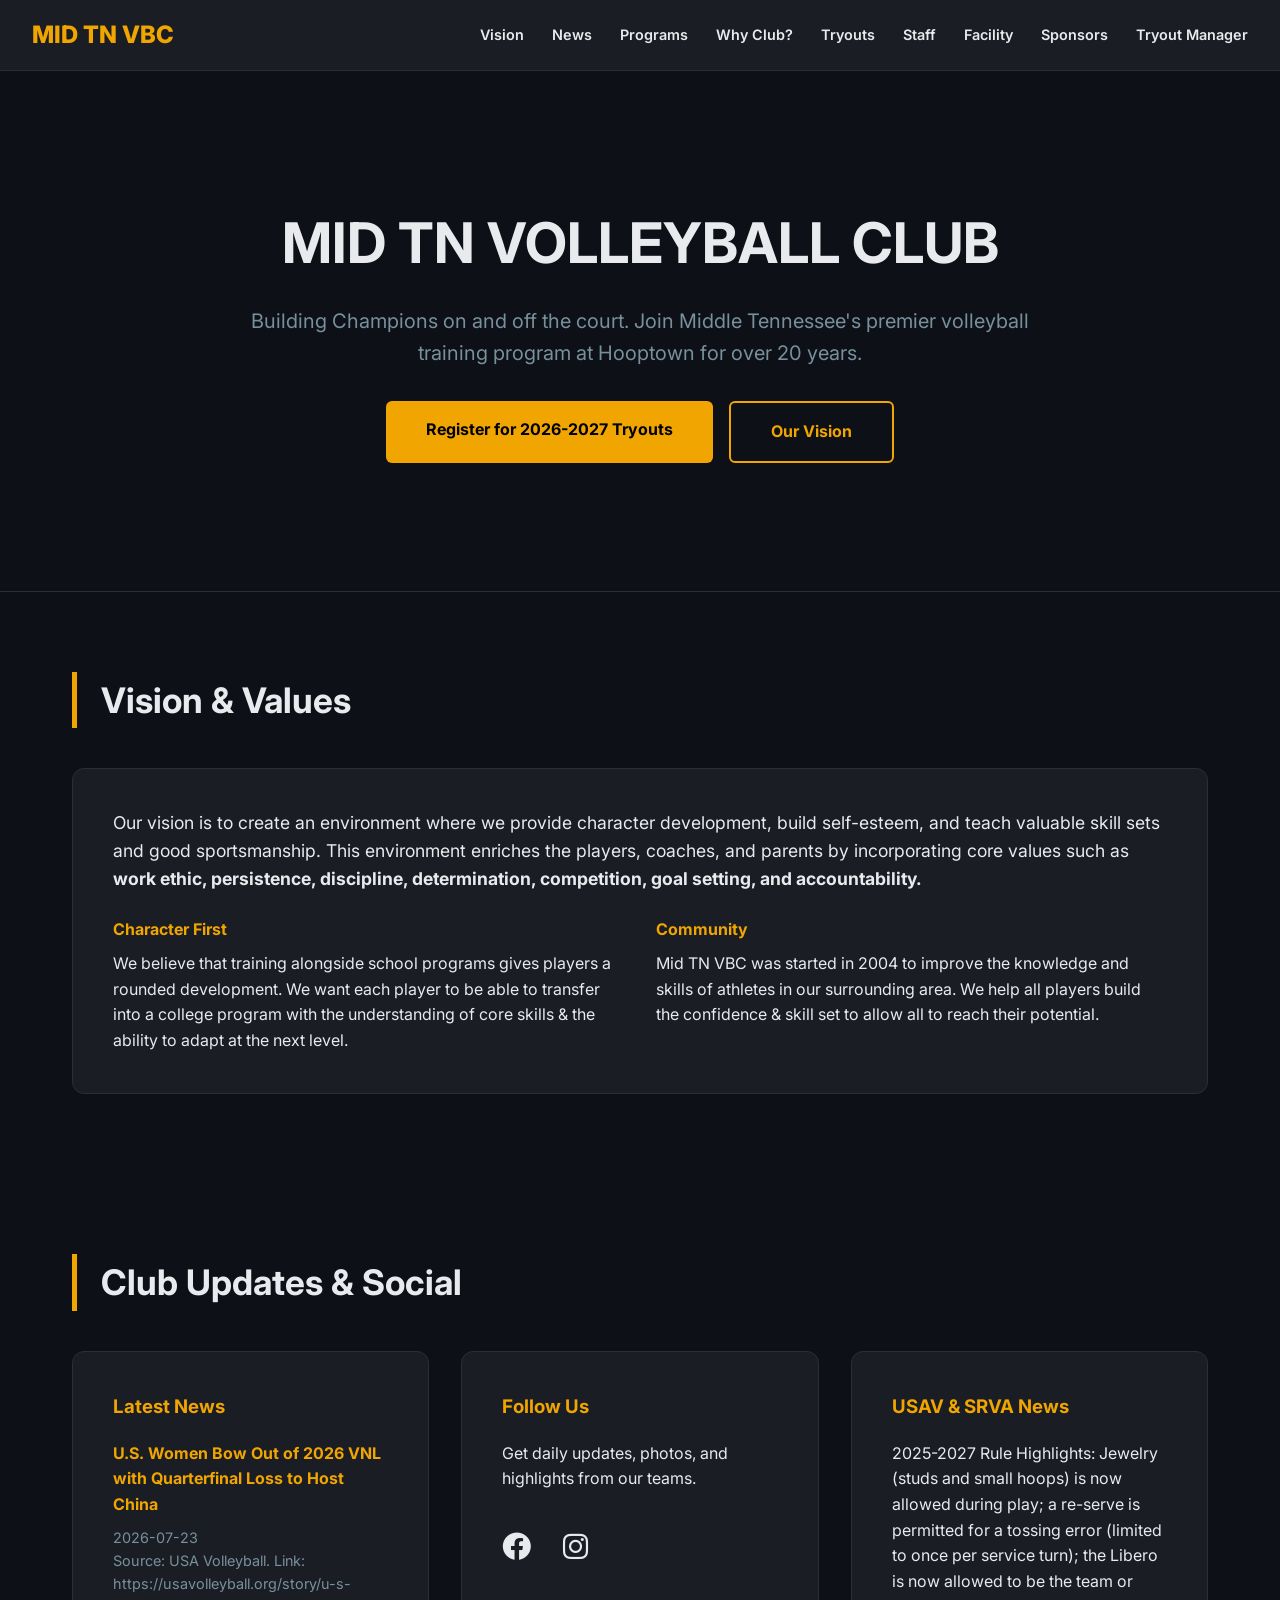
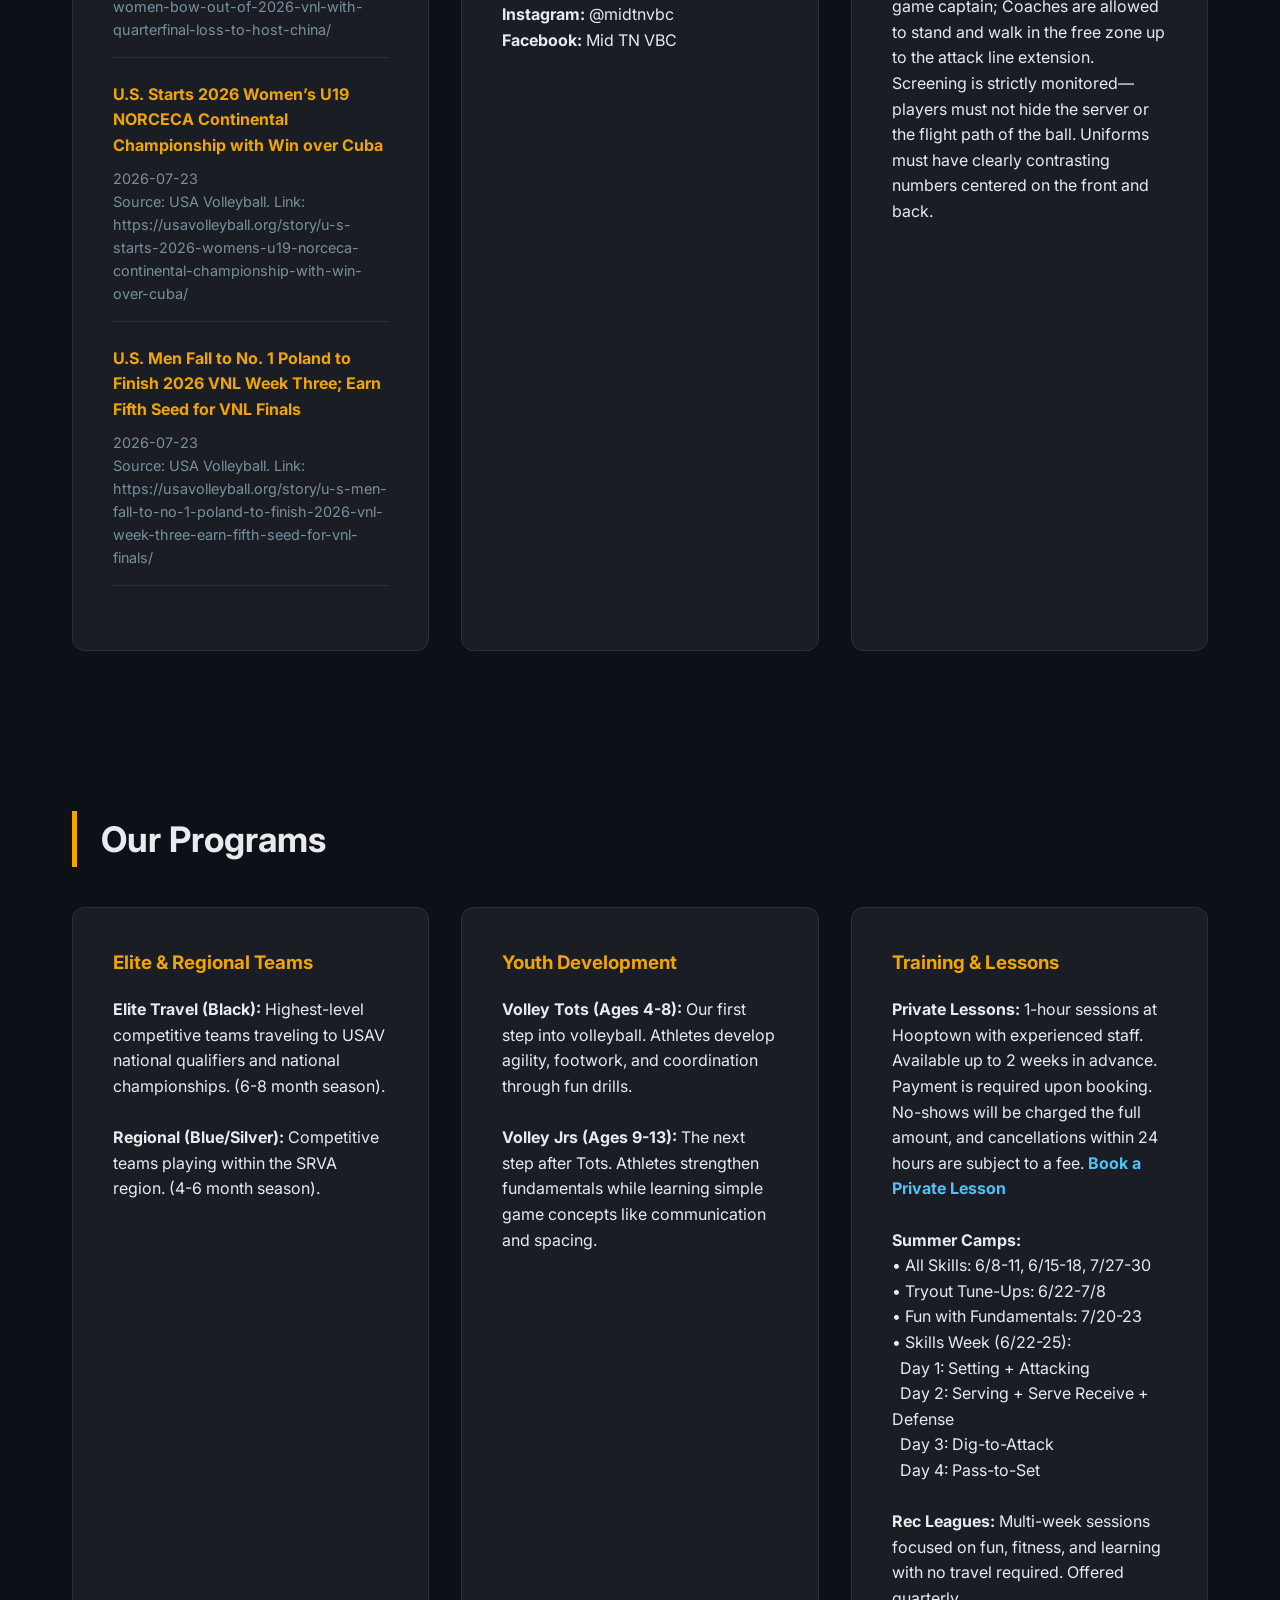
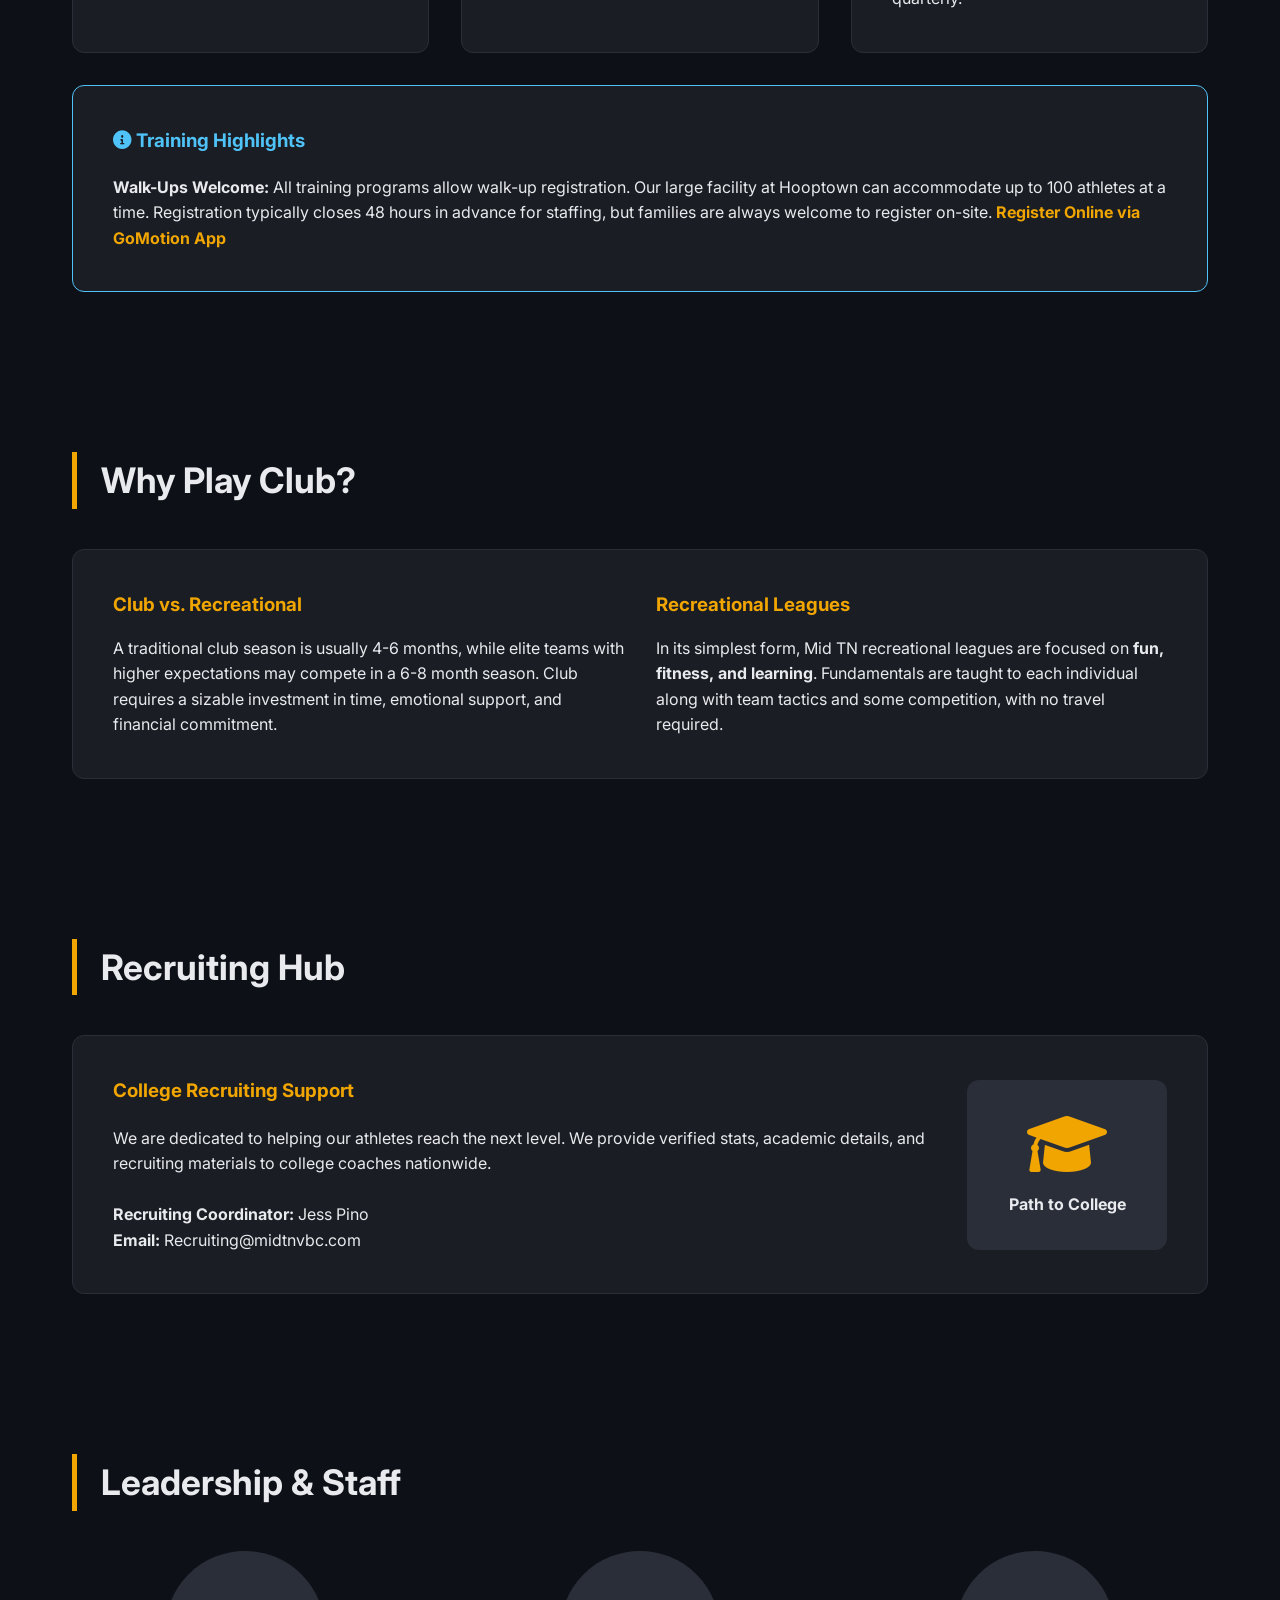
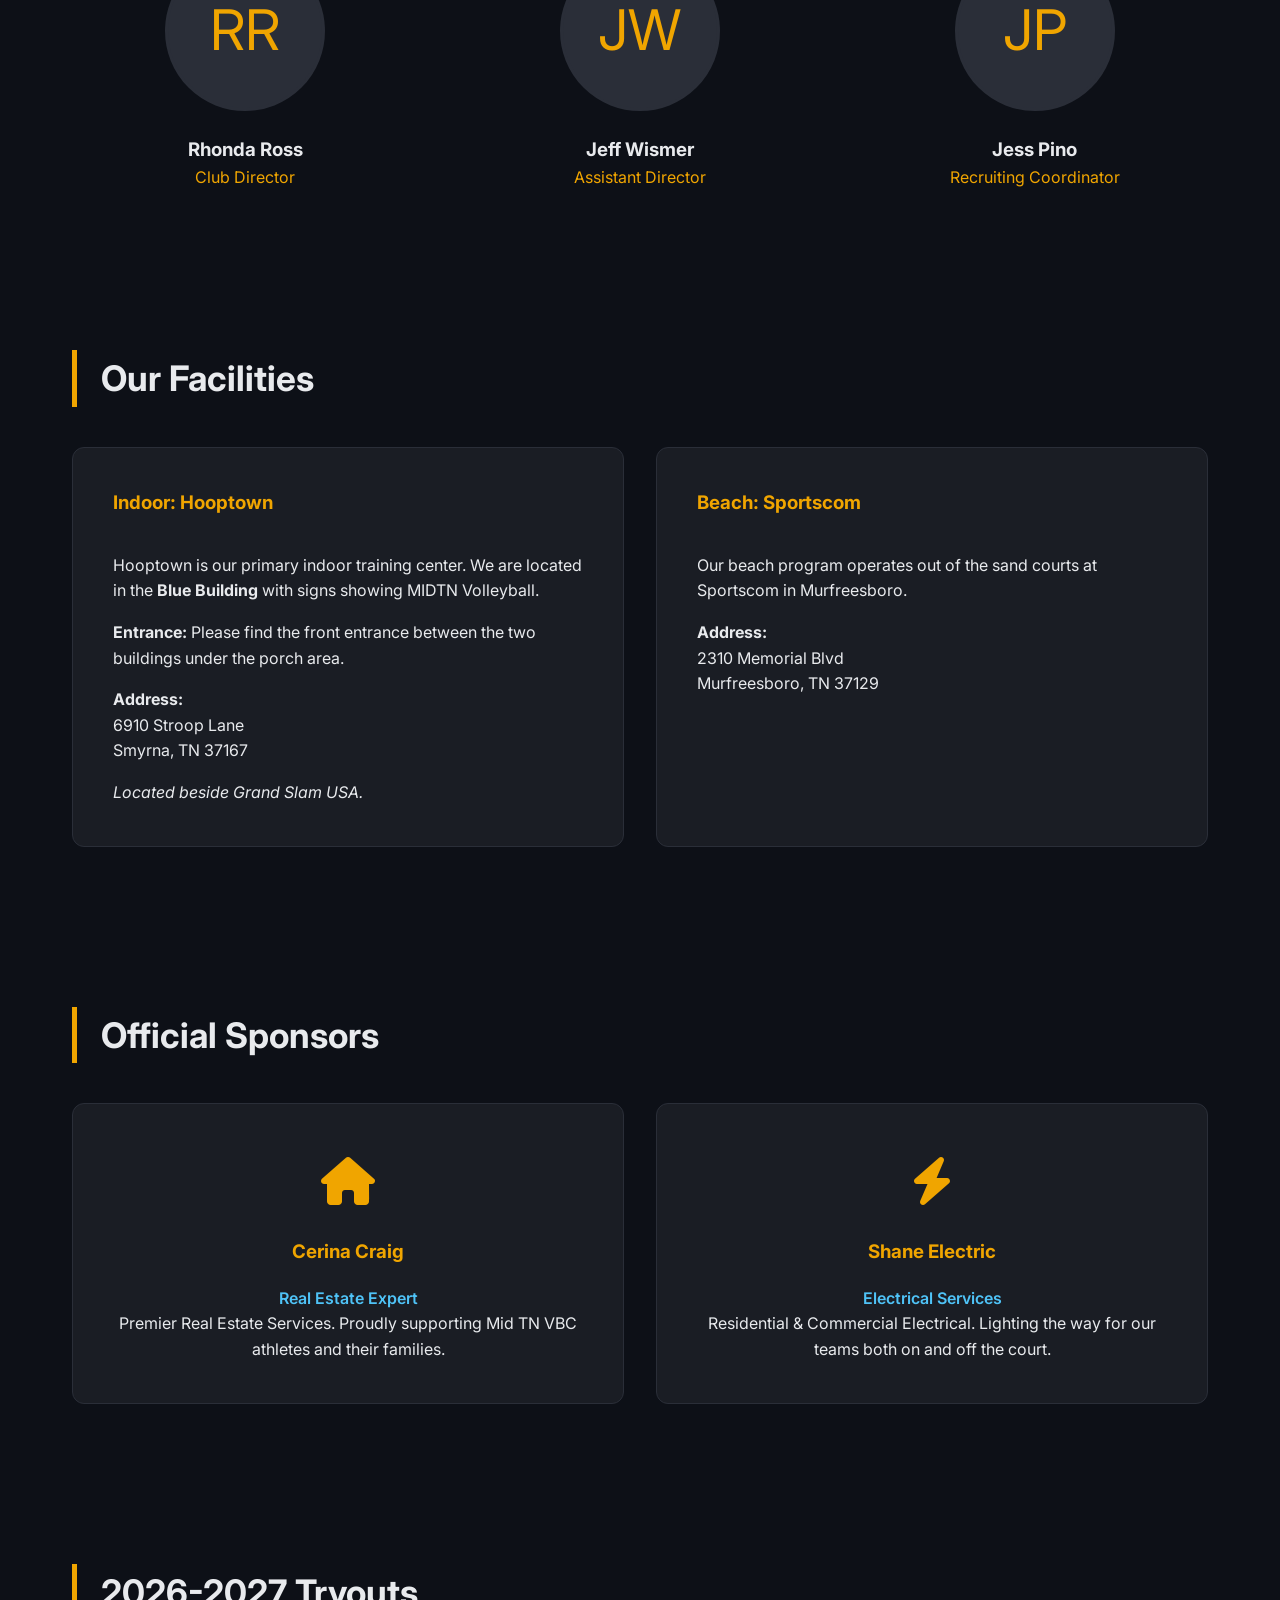
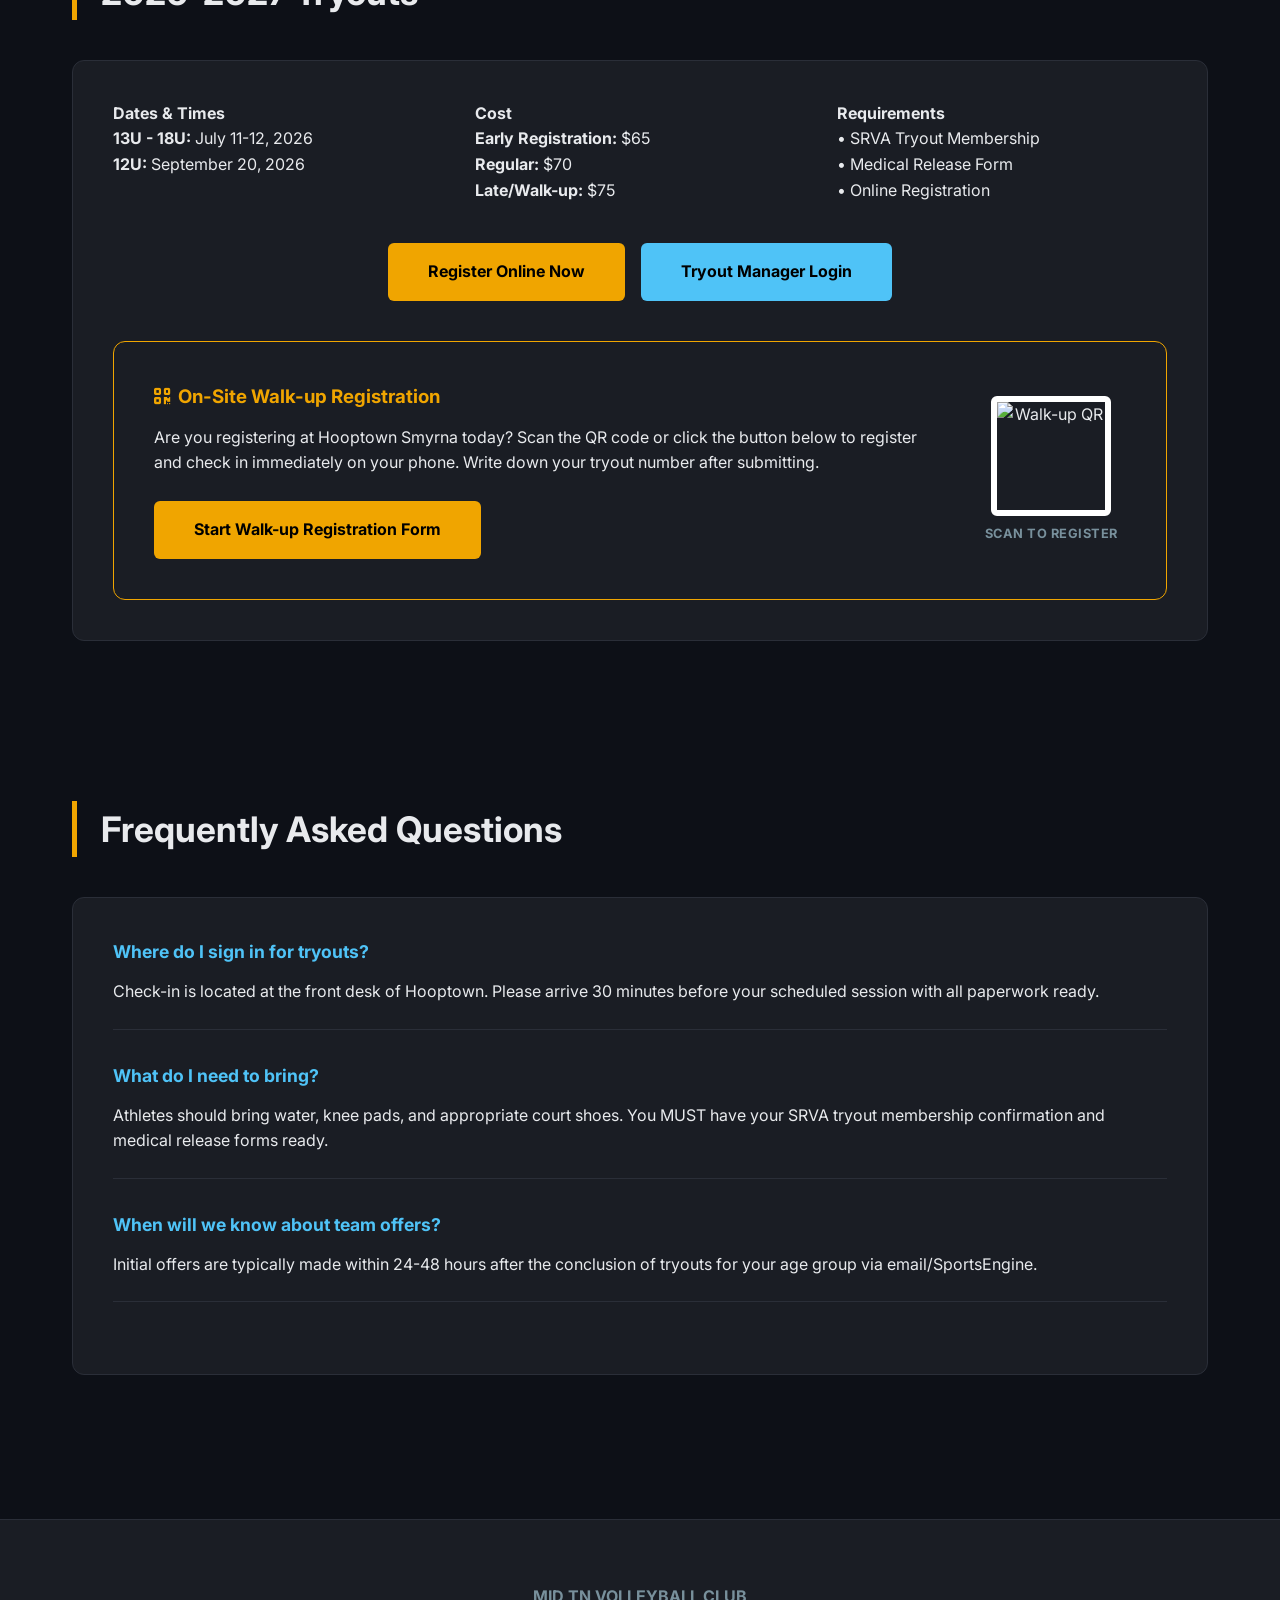
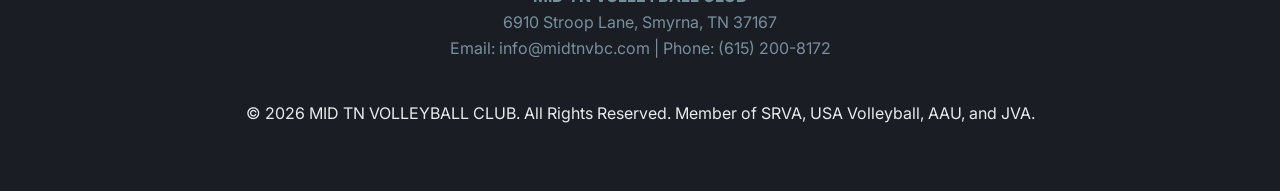
==== commit 0cef49ae: "Improve Mid TN VBC Home Page, news agent daemon scheduling, and fix knowledge_base JSON syntax Co-au" ====
--- a/index.html
+++ b/index.html
@@ -237,8 +237,6 @@
                 <p><strong>Elite Travel (Black):</strong> Highest-level competitive teams traveling to USAV national qualifiers and national championships. (6-8 month season).</p>
                 <br>
                 <p><strong>Regional (Blue/Silver):</strong> Competitive teams playing within the SRVA region. (4-6 month season).</p>
-                <br>
-                <p>A traditional club season is usually 4-6 months, while elite teams with higher expectations may compete in a 6-8 month season.</p>
             </div>
             <div class="card">
                 <h3>Youth Development</h3>
@@ -248,7 +246,7 @@
             </div>
             <div class="card">
                 <h3>Training & Lessons</h3>
-                <p><strong>Private Lessons:</strong> 1-hour sessions at Hooptown with experienced staff. Available up to 2 weeks in advance. Payment is required upon booking. No-shows will be charged the full amount, and cancellations within 24 hours are subject to a fee.</p>
+                <p><strong>Private Lessons:</strong> 1-hour sessions at Hooptown with experienced staff. Available up to 2 weeks in advance. Payment is required upon booking. No-shows will be charged the full amount, and cancellations within 24 hours are subject to a fee. <a href="https://www.programs.midtnvbc.com/page/booking-appointments" target="_blank" style="color: var(--secondary-color); font-weight: bold; text-decoration: none;">Book a Private Lesson</a></p>
                 <br>
                 <p><strong>Summer Camps:</strong>
                     <br>• All Skills: 6/8-11, 6/15-18, 7/27-30
@@ -266,7 +264,7 @@
         </div>
         <div class="card" style="margin-top: 2rem; border-color: var(--secondary-color);">
             <h3 style="color: var(--secondary-color);"><i class="fas fa-info-circle"></i> Training Highlights</h3>
-            <p><strong>Walk-Ups Welcome:</strong> All training programs allow walk-up registration. Our large facility at Hooptown can accommodate up to 100 athletes at a time. Registration typically closes 48 hours in advance for staffing, but families are always welcome to register on-site.</p>
+            <p><strong>Walk-Ups Welcome:</strong> All training programs allow walk-up registration. Our large facility at Hooptown can accommodate up to 100 athletes at a time. Registration typically closes 48 hours in advance for staffing, but families are always welcome to register on-site. <a href="https://www.gomotionapp.com/team/midtnvbc/page/class-registration?progId=30978" target="_blank" style="color: var(--primary-color); font-weight: bold; text-decoration: none;">Register Online via GoMotion App</a></p>
         </div>
     </section>
 
@@ -276,9 +274,7 @@
             <div class="grid">
                 <div>
                     <h3 style="margin-bottom: 1rem;">Club vs. Recreational</h3>
-                    <p><strong>Regional (4-6 months):</strong> Competitive play within the SRVA region.</p>
-                    <p><strong>Elite Travel (6-8 months):</strong> Highest-level commitment with travel to USAV national qualifiers.</p>
-                    <p>Club volleyball requires a sizable investment in time, emotional support, and financial commitment compared to recreational play.</p>
+                    <p>A traditional club season is usually 4-6 months, while elite teams with higher expectations may compete in a 6-8 month season. Club requires a sizable investment in time, emotional support, and financial commitment.</p>
                 </div>
                 <div>
                     <h3 style="margin-bottom: 1rem;">Recreational Leagues</h3>
@@ -380,7 +376,7 @@
                 <div>
                     <h4>Requirements</h4>
                     <p>• SRVA Tryout Membership</p>
-                    <p>• Mandatory Medical Release Form</p>
+                    <p>• Medical Release Form</p>
                     <p>• Online Registration</p>
                 </div>
             </div>
@@ -416,11 +412,11 @@
             </div>
             <div class="faq-item">
                 <h4>What do I need to bring?</h4>
-                <p>Athletes should bring water, knee pads, and appropriate court shoes. You MUST have your SRVA tryout membership confirmation and printed, signed medical release forms ready.</p>
+                <p>Athletes should bring water, knee pads, and appropriate court shoes. You MUST have your SRVA tryout membership confirmation and medical release forms ready.</p>
             </div>
             <div class="faq-item">
                 <h4>When will we know about team offers?</h4>
-                <p>Initial offers are typically made within 24-48 hours after the conclusion of tryouts for your age group via email/SportsEngine. Per the SRVA 10-Day Rule, offers remain valid for 10 days to allow families to make an informed decision.</p>
+                <p>Initial offers are typically made within 24-48 hours after the conclusion of tryouts for your age group via email/SportsEngine.</p>
             </div>
         </div>
     </section>
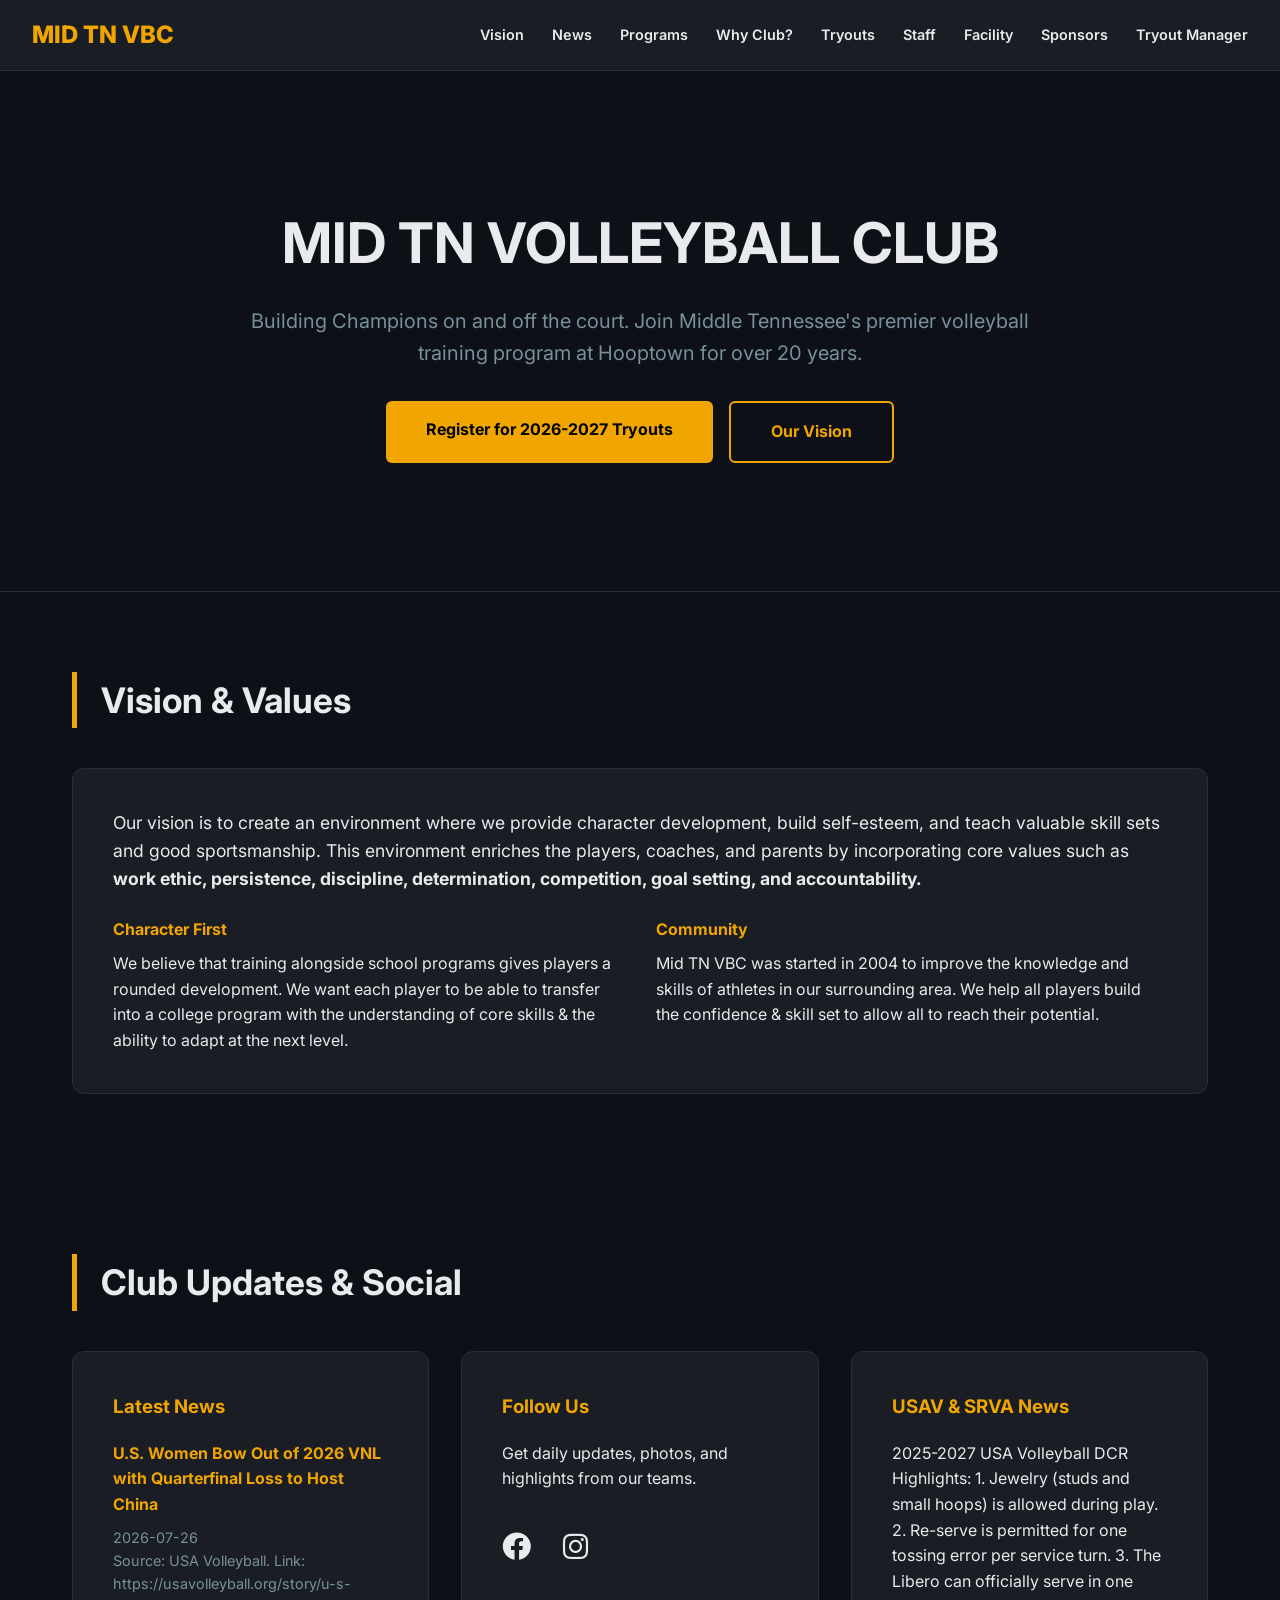
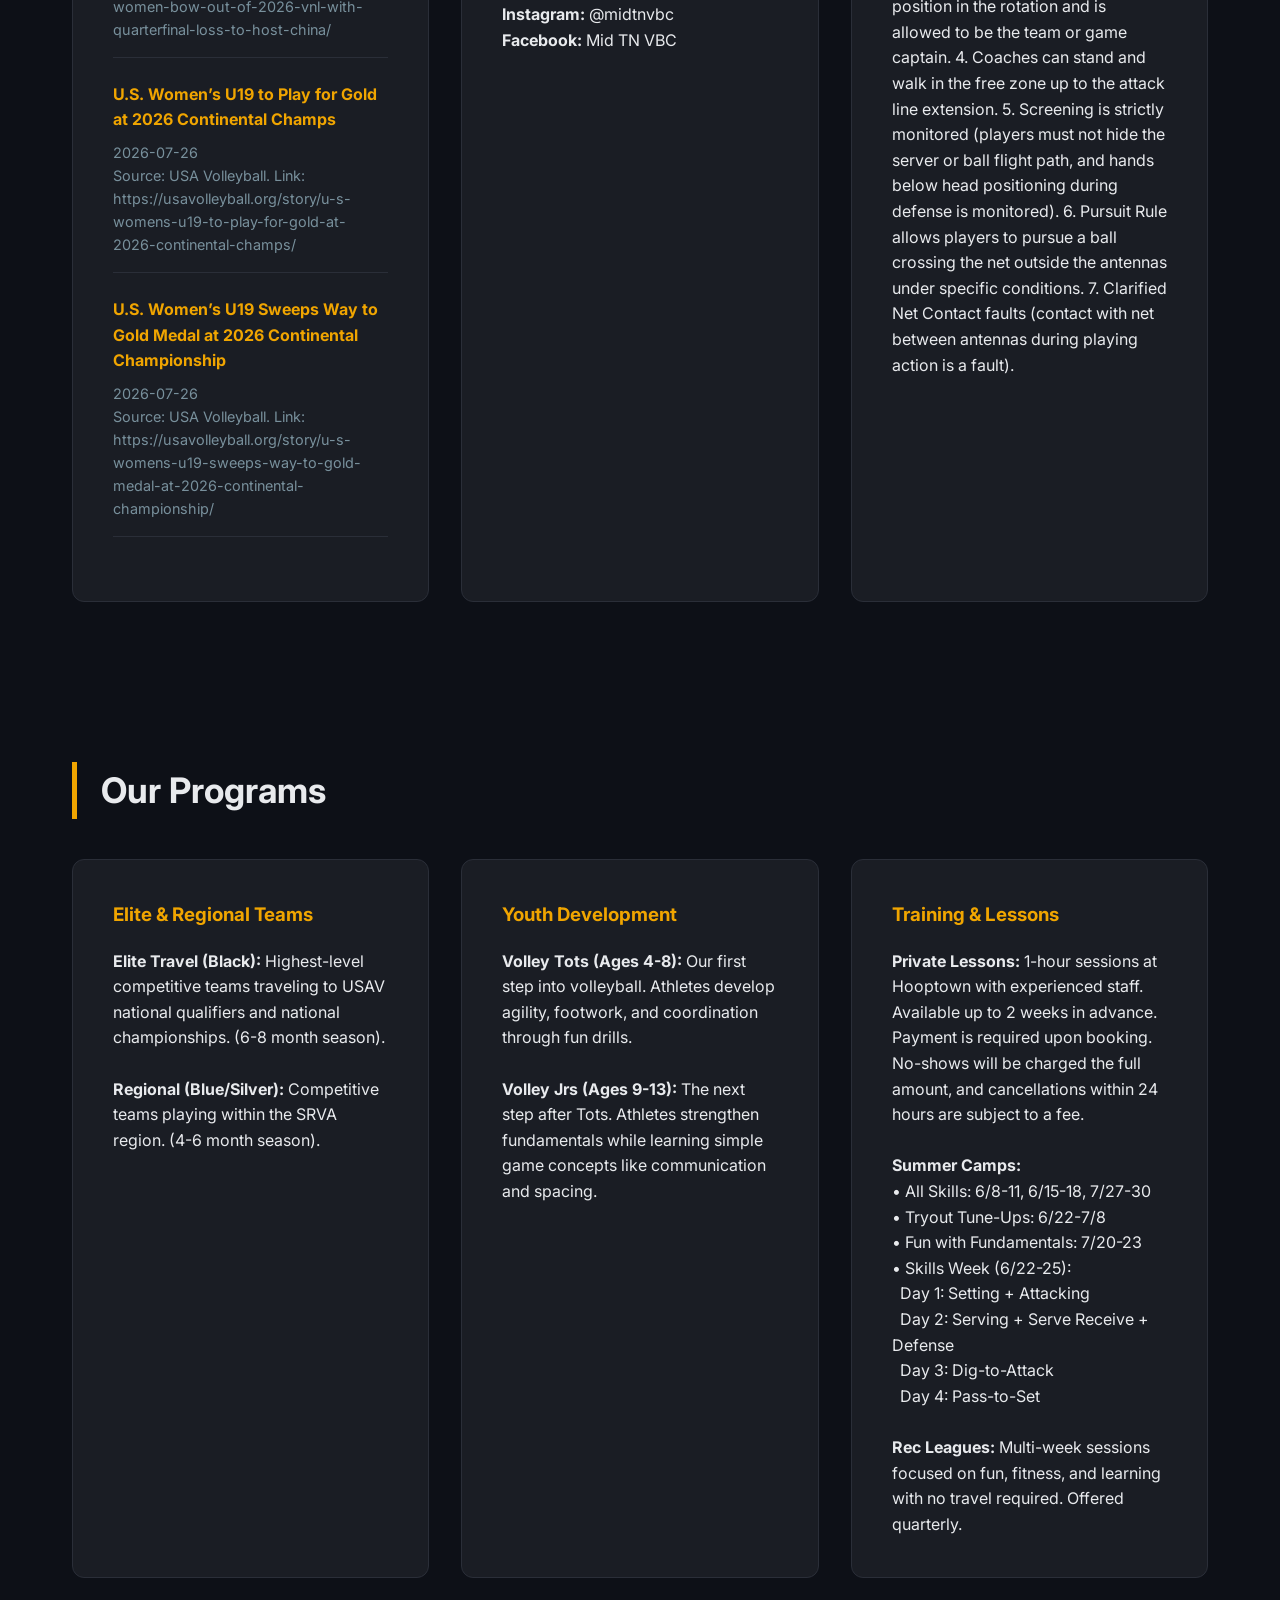
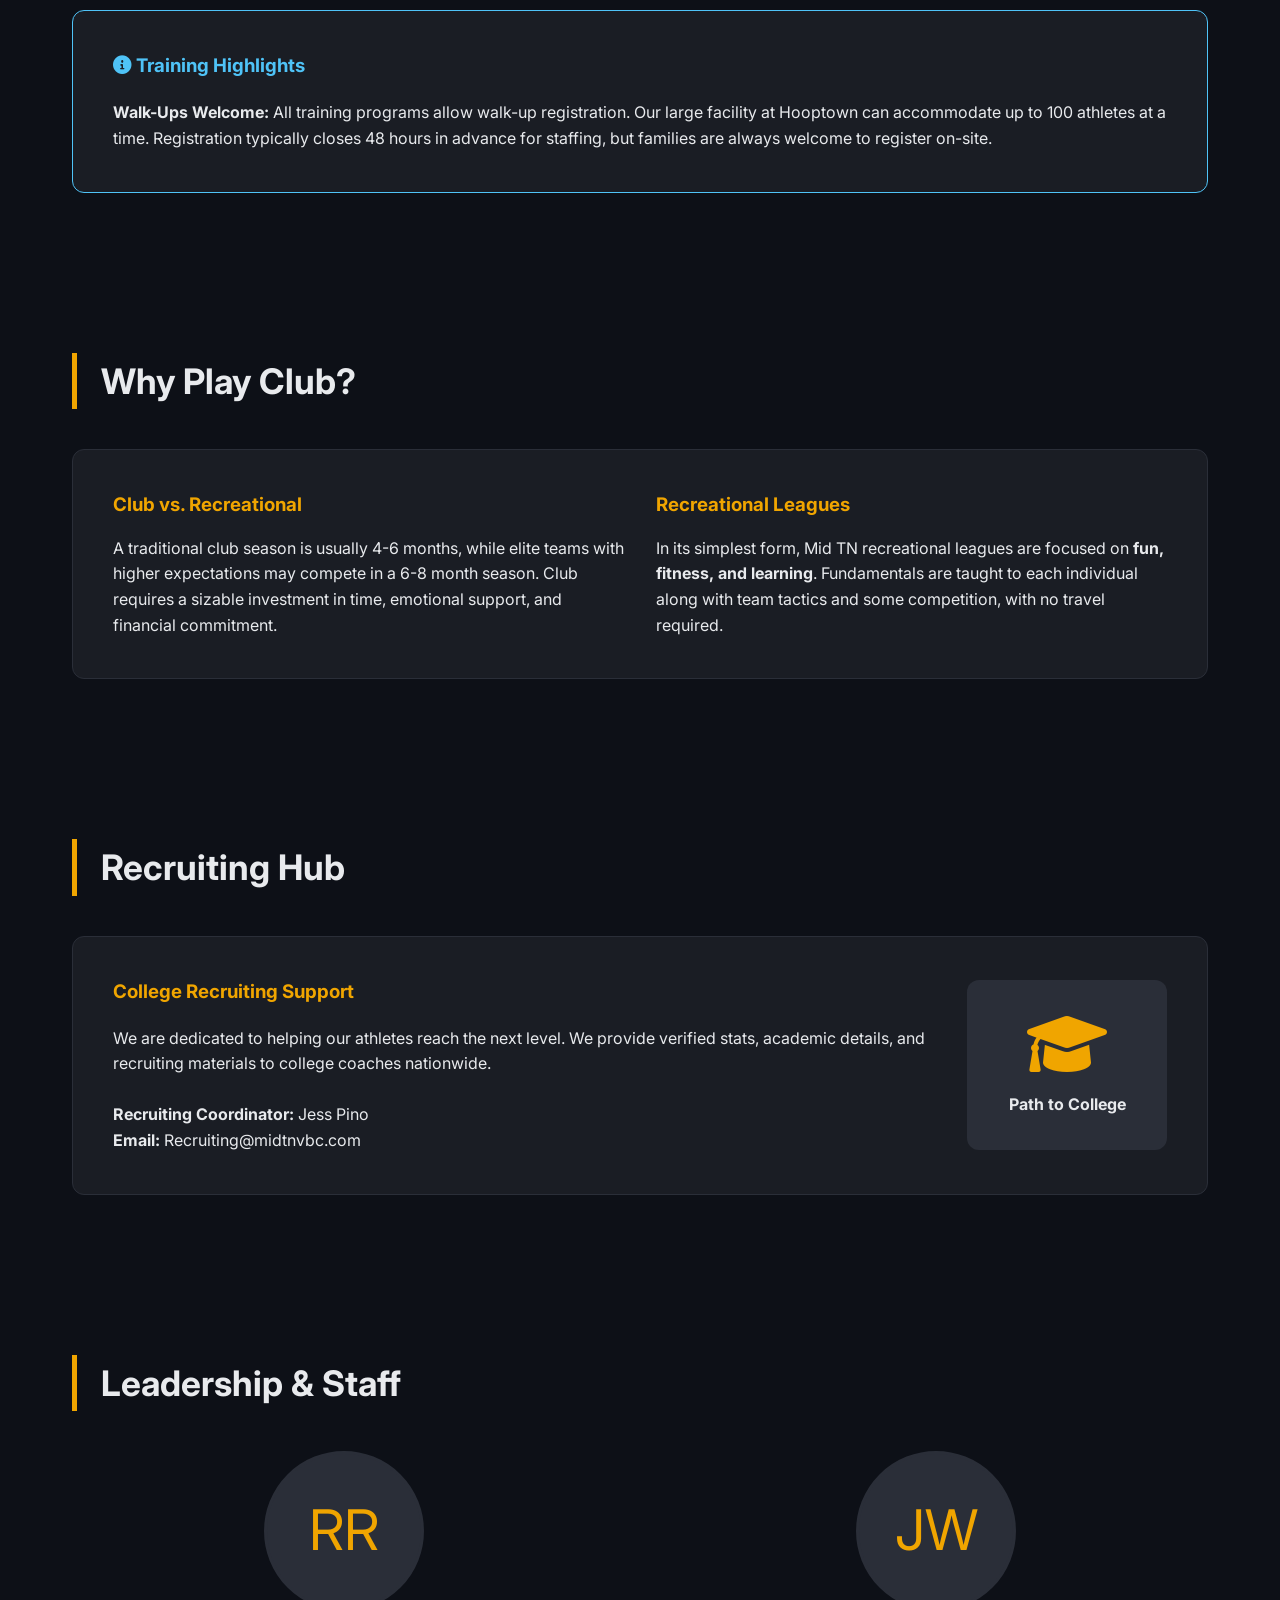
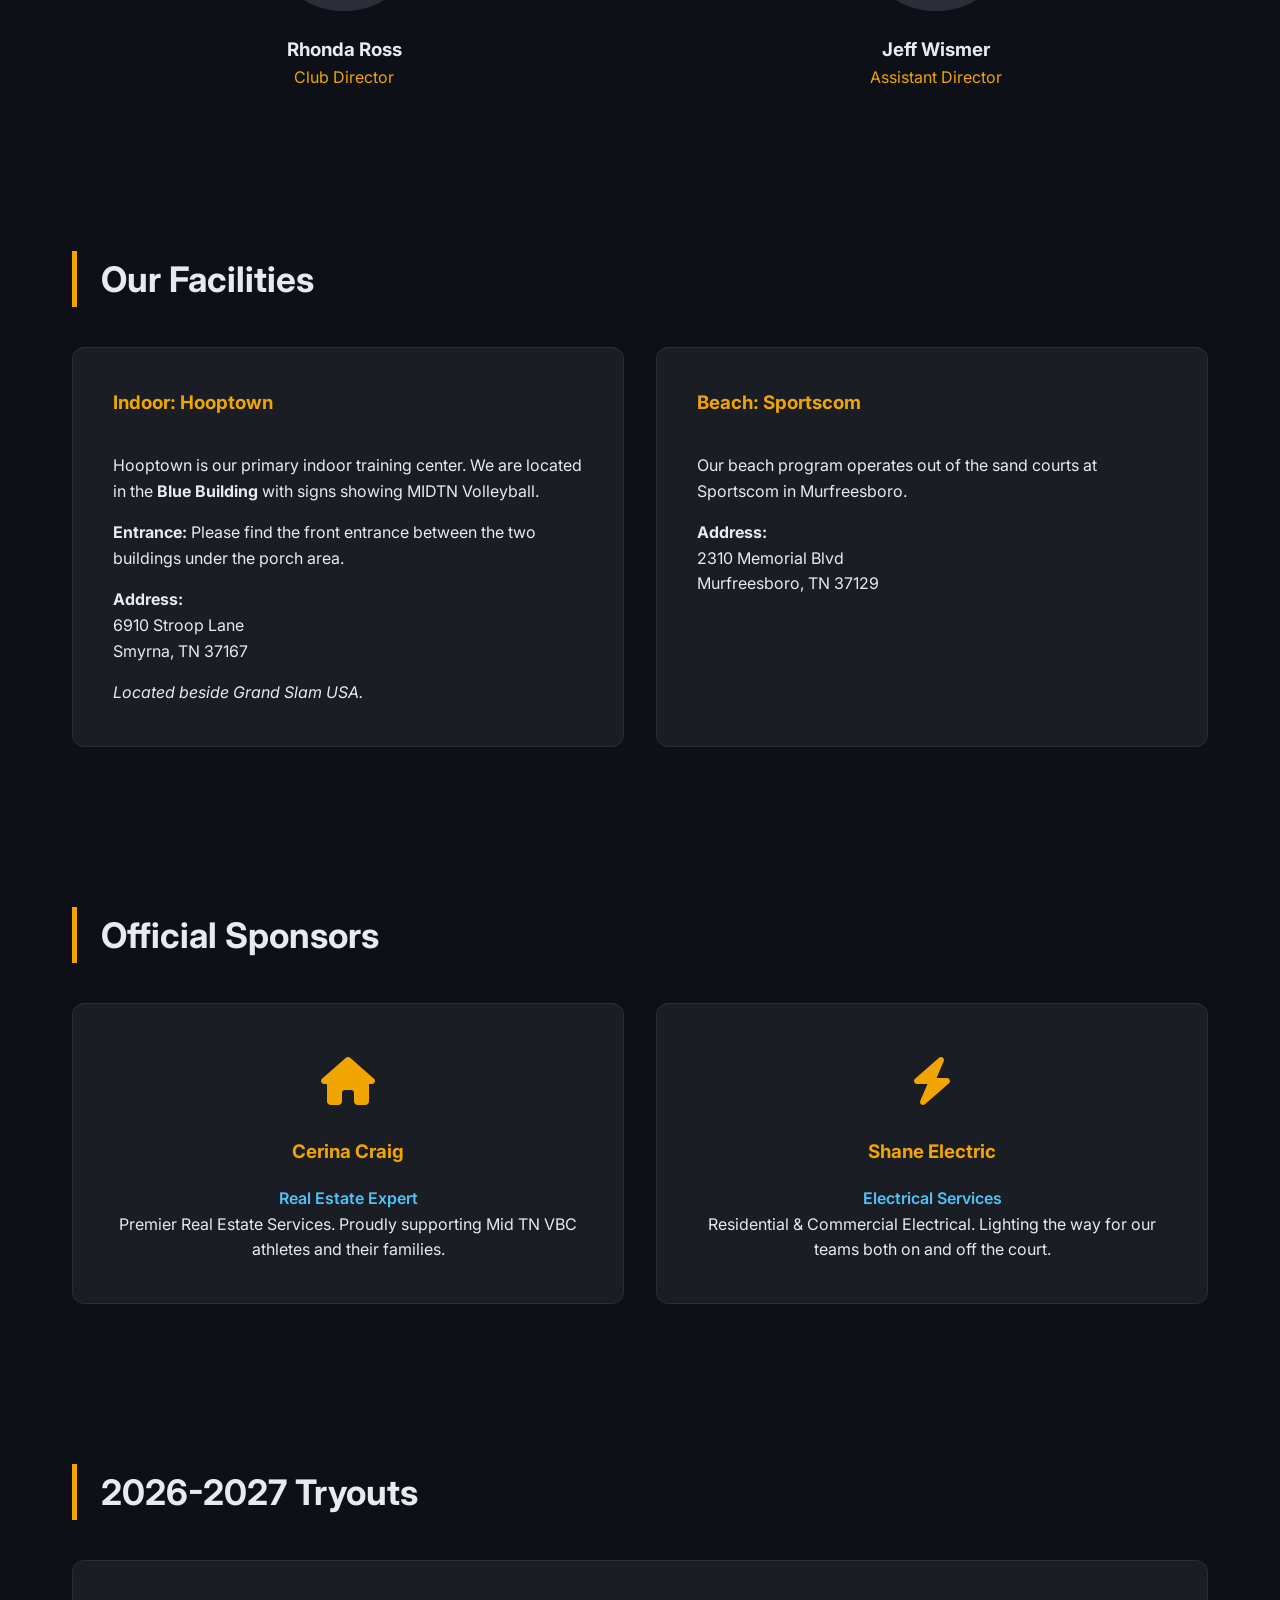
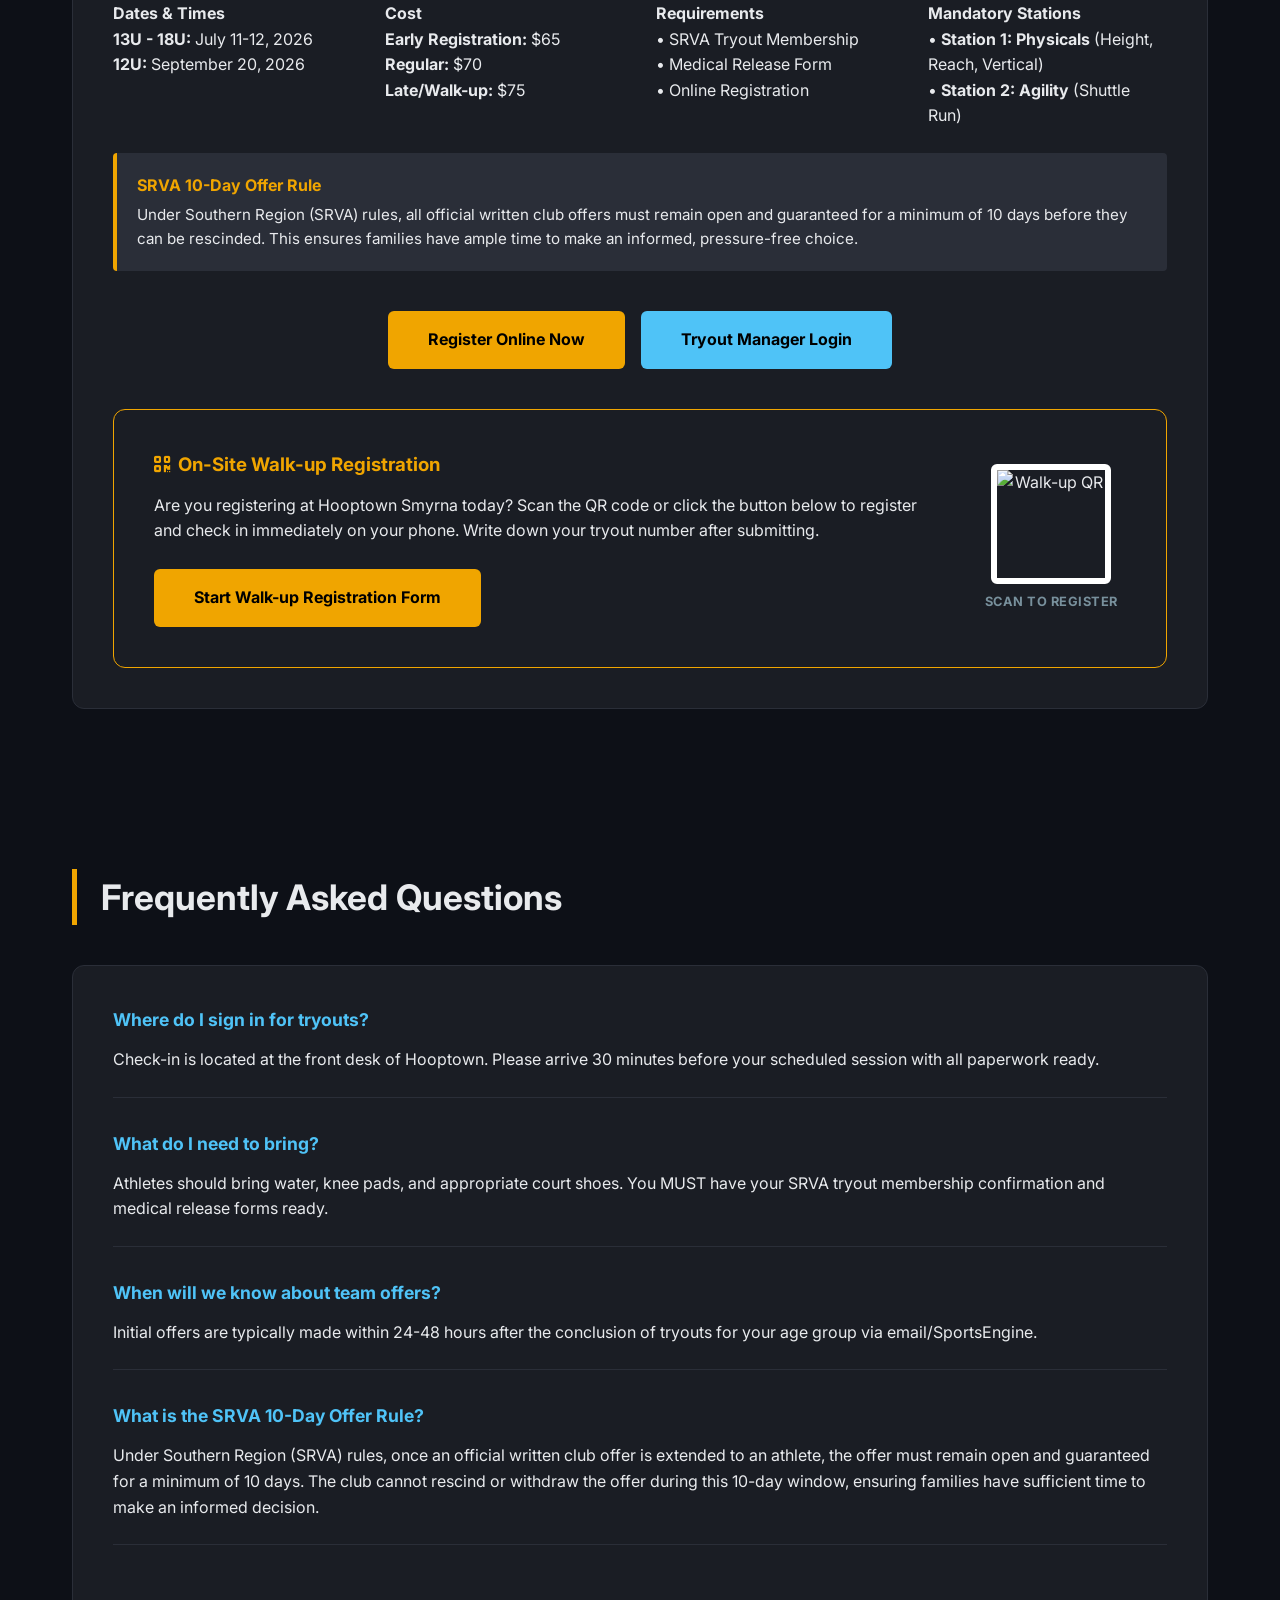
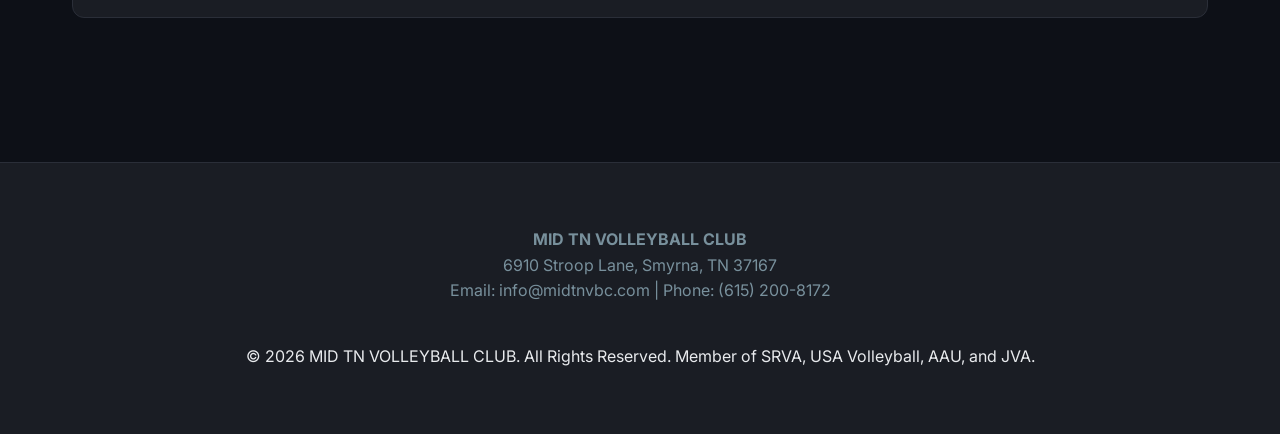
==== commit 2d0cda84: "feat: upgrade news expert agent rules and enhance home page tryout documentation - Upgraded agent/ne" ====
--- a/index.html
+++ b/index.html
@@ -246,7 +246,7 @@
             </div>
             <div class="card">
                 <h3>Training & Lessons</h3>
-                <p><strong>Private Lessons:</strong> 1-hour sessions at Hooptown with experienced staff. Available up to 2 weeks in advance. Payment is required upon booking. No-shows will be charged the full amount, and cancellations within 24 hours are subject to a fee. <a href="https://www.programs.midtnvbc.com/page/booking-appointments" target="_blank" style="color: var(--secondary-color); font-weight: bold; text-decoration: none;">Book a Private Lesson</a></p>
+                <p><strong>Private Lessons:</strong> 1-hour sessions at Hooptown with experienced staff. Available up to 2 weeks in advance. Payment is required upon booking. No-shows will be charged the full amount, and cancellations within 24 hours are subject to a fee.</p>
                 <br>
                 <p><strong>Summer Camps:</strong>
                     <br>• All Skills: 6/8-11, 6/15-18, 7/27-30
@@ -264,7 +264,7 @@
         </div>
         <div class="card" style="margin-top: 2rem; border-color: var(--secondary-color);">
             <h3 style="color: var(--secondary-color);"><i class="fas fa-info-circle"></i> Training Highlights</h3>
-            <p><strong>Walk-Ups Welcome:</strong> All training programs allow walk-up registration. Our large facility at Hooptown can accommodate up to 100 athletes at a time. Registration typically closes 48 hours in advance for staffing, but families are always welcome to register on-site. <a href="https://www.gomotionapp.com/team/midtnvbc/page/class-registration?progId=30978" target="_blank" style="color: var(--primary-color); font-weight: bold; text-decoration: none;">Register Online via GoMotion App</a></p>
+            <p><strong>Walk-Ups Welcome:</strong> All training programs allow walk-up registration. Our large facility at Hooptown can accommodate up to 100 athletes at a time. Registration typically closes 48 hours in advance for staffing, but families are always welcome to register on-site.</p>
         </div>
     </section>
 
@@ -314,11 +314,6 @@
                 <h3>Jeff Wismer</h3>
                 <p style="color: var(--primary-color);">Assistant Director</p>
             </div>
-            <div class="staff-card">
-                <div class="avatar">JP</div>
-                <h3>Jess Pino</h3>
-                <p style="color: var(--primary-color);">Recruiting Coordinator</p>
-            </div>
         </div>
     </section>
 
@@ -361,7 +356,7 @@
     <section id="tryouts" class="section">
         <h2 class="section-title">2026-2027 Tryouts</h2>
         <div class="card">
-            <div style="display: grid; grid-template-columns: repeat(auto-fit, minmax(250px, 1fr)); gap: 2rem;">
+            <div style="display: grid; grid-template-columns: repeat(auto-fit, minmax(220px, 1fr)); gap: 2rem;">
                 <div>
                     <h4>Dates & Times</h4>
                     <p><strong>13U - 18U:</strong> July 11-12, 2026</p>
@@ -379,7 +374,18 @@
                     <p>• Medical Release Form</p>
                     <p>• Online Registration</p>
                 </div>
-            </div>
+                <div>
+                    <h4>Mandatory Stations</h4>
+                    <p>• <strong>Station 1: Physicals</strong> (Height, Reach, Vertical)</p>
+                    <p>• <strong>Station 2: Agility</strong> (Shuttle Run)</p>
+                </div>
+            </div>
+
+            <div style="margin-top: 1.5rem; padding: 1.25rem; border-left: 4px solid var(--primary-color); background-color: #2a2e38; border-radius: 4px;">
+                <p style="font-weight: bold; color: var(--primary-color); margin-bottom: 0.25rem;">SRVA 10-Day Offer Rule</p>
+                <p style="font-size: 0.95rem;">Under Southern Region (SRVA) rules, all official written club offers must remain open and guaranteed for a minimum of 10 days before they can be rescinded. This ensures families have ample time to make an informed, pressure-free choice.</p>
+            </div>
+
             <div style="margin-top: 2.5rem; text-align: center; display: flex; gap: 1rem; justify-content: center; flex-wrap: wrap;">
                 <a href="https://midtnvbc.sportngin.com/register/form/442382306" class="btn">Register Online Now</a>
                 <a href="./tryouts/index.html" class="btn" style="background-color: var(--secondary-color); color: #000;">Tryout Manager Login</a>
@@ -417,6 +423,10 @@
             <div class="faq-item">
                 <h4>When will we know about team offers?</h4>
                 <p>Initial offers are typically made within 24-48 hours after the conclusion of tryouts for your age group via email/SportsEngine.</p>
+            </div>
+            <div class="faq-item">
+                <h4>What is the SRVA 10-Day Offer Rule?</h4>
+                <p>Under Southern Region (SRVA) rules, once an official written club offer is extended to an athlete, the offer must remain open and guaranteed for a minimum of 10 days. The club cannot rescind or withdraw the offer during this 10-day window, ensuring families have sufficient time to make an informed decision.</p>
             </div>
         </div>
     </section>
